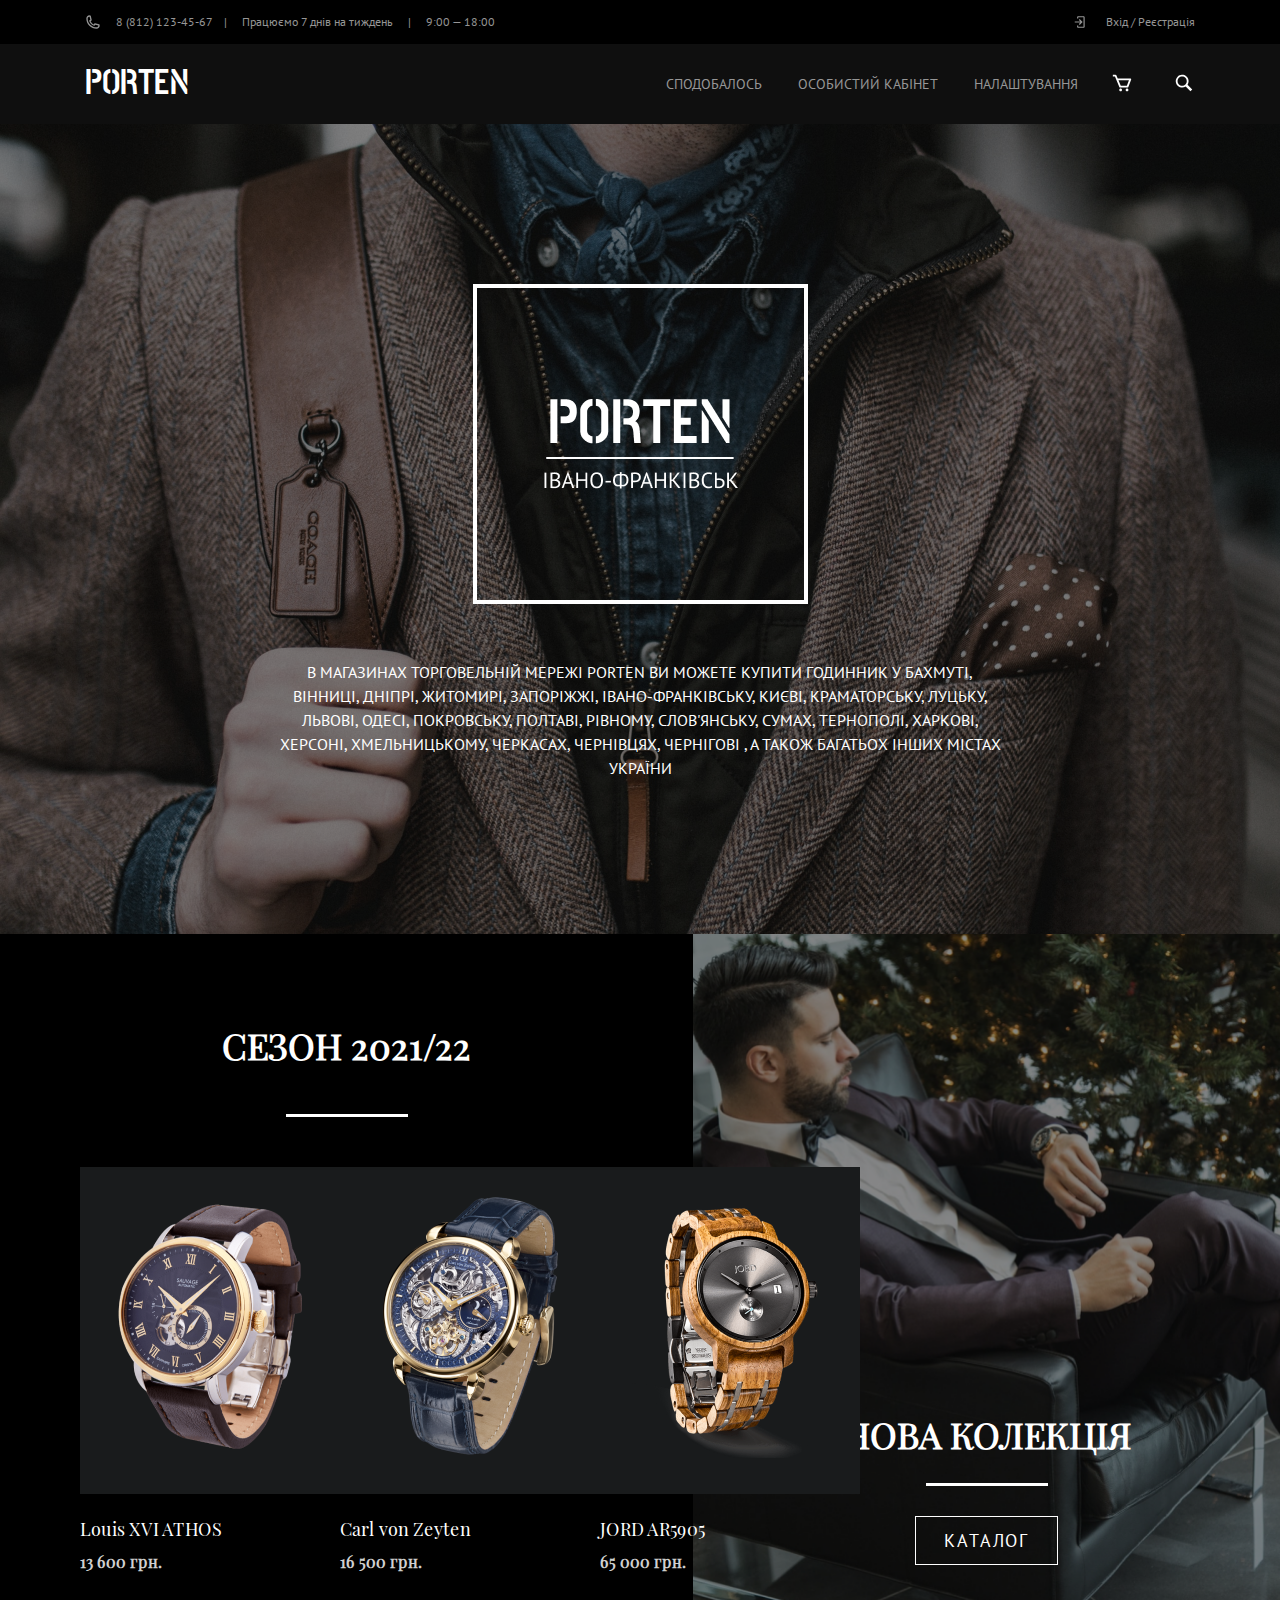
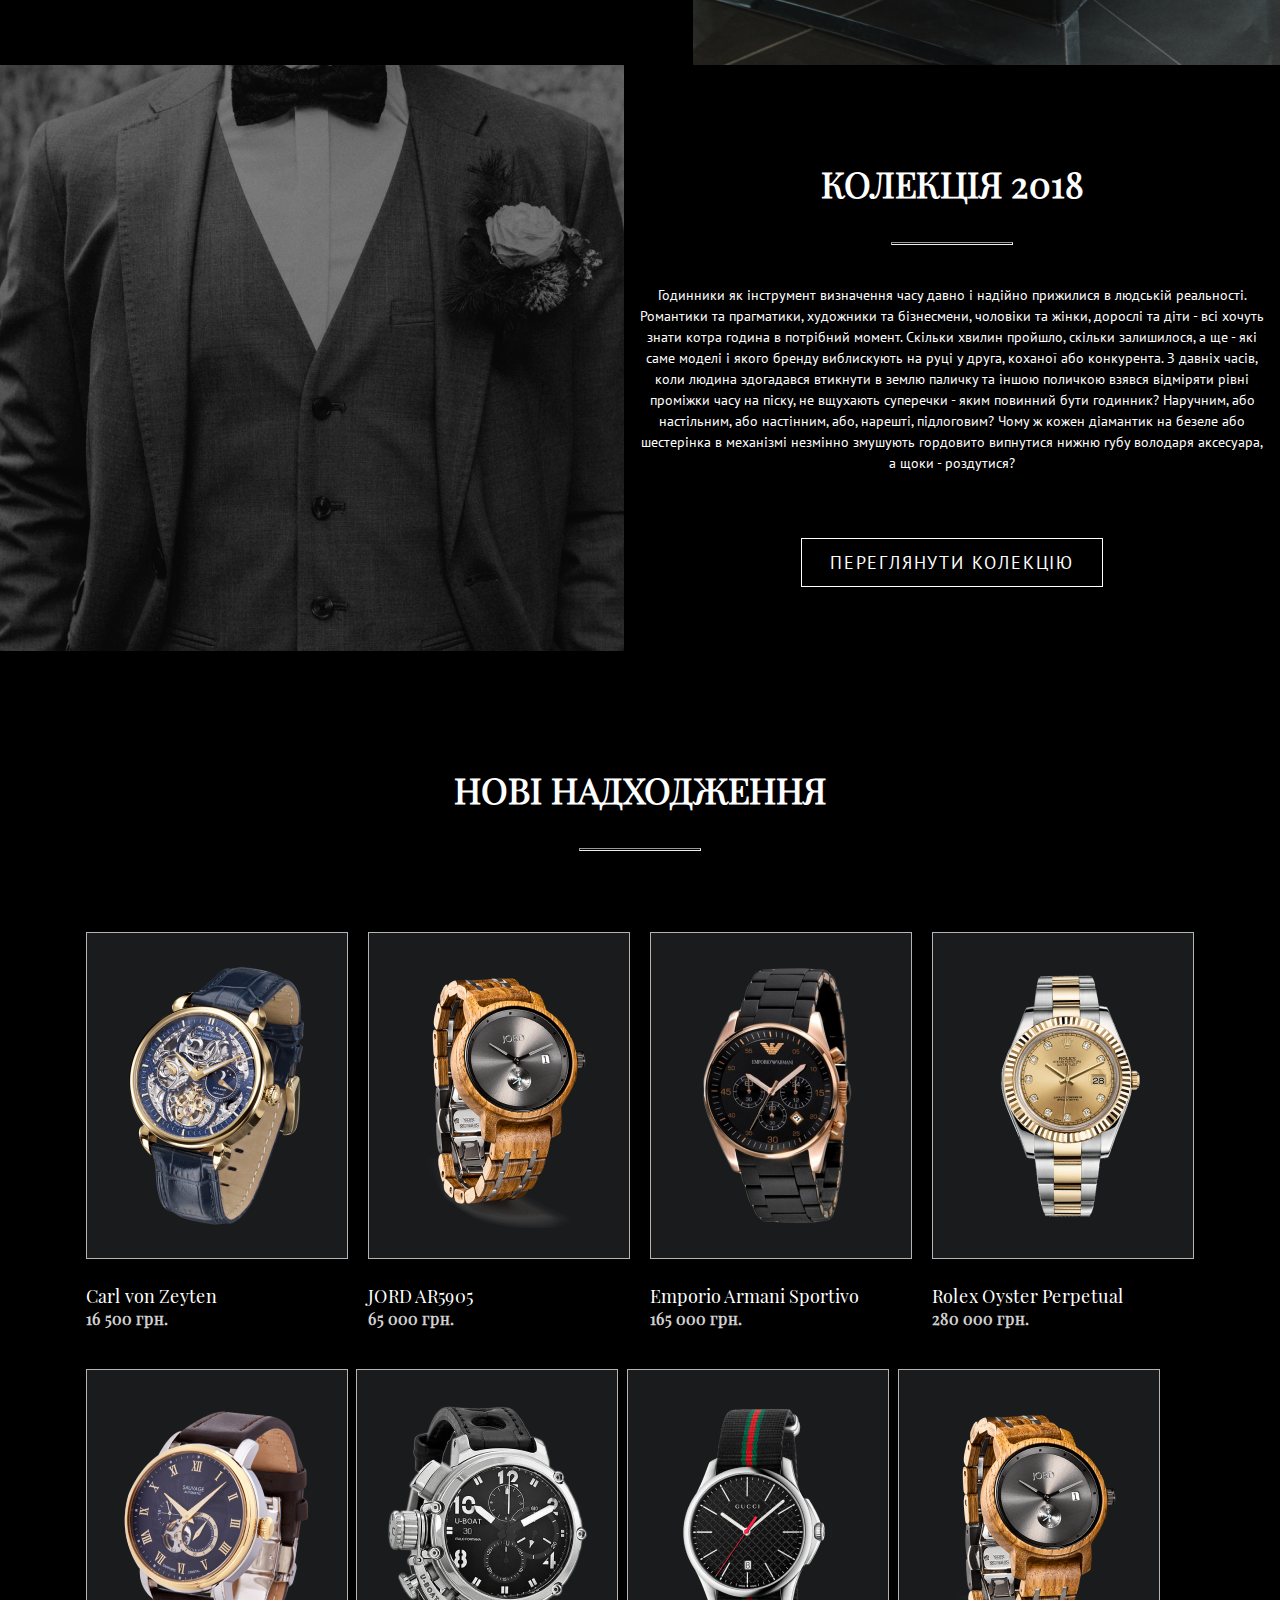
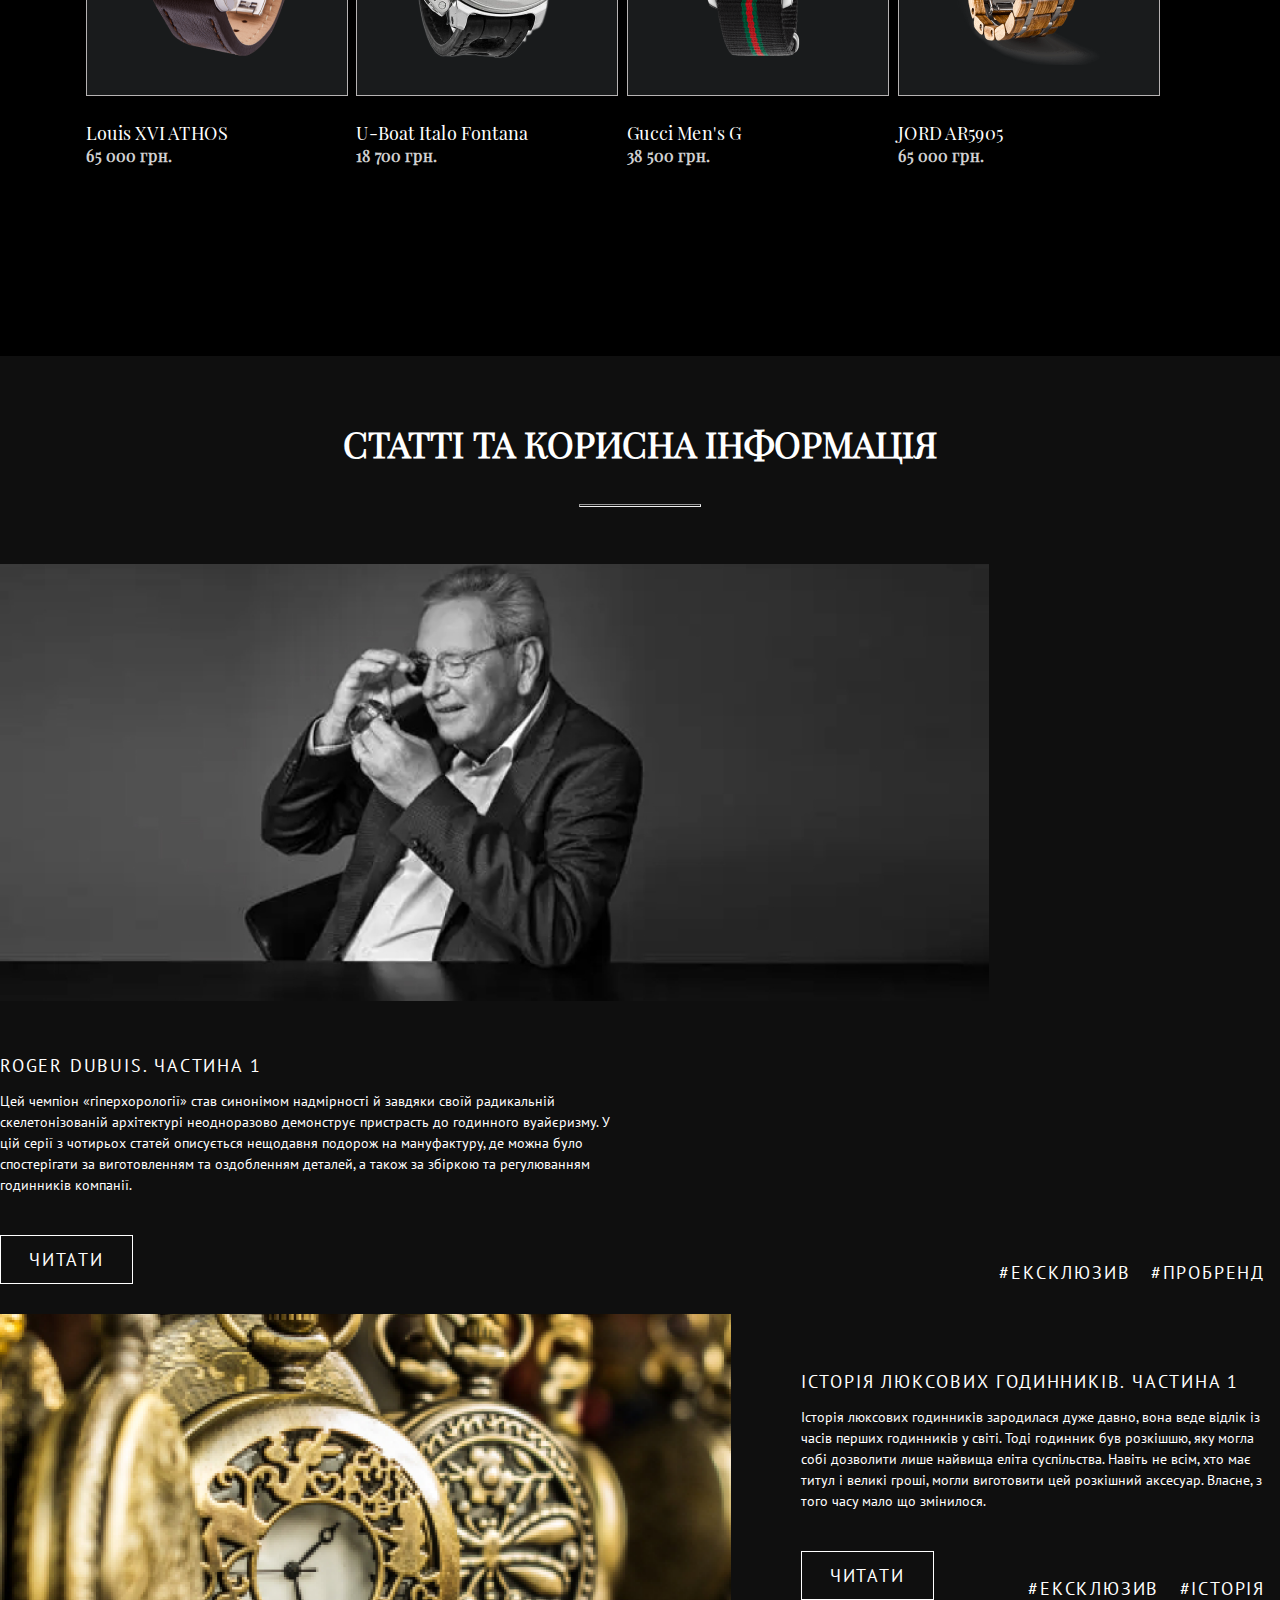
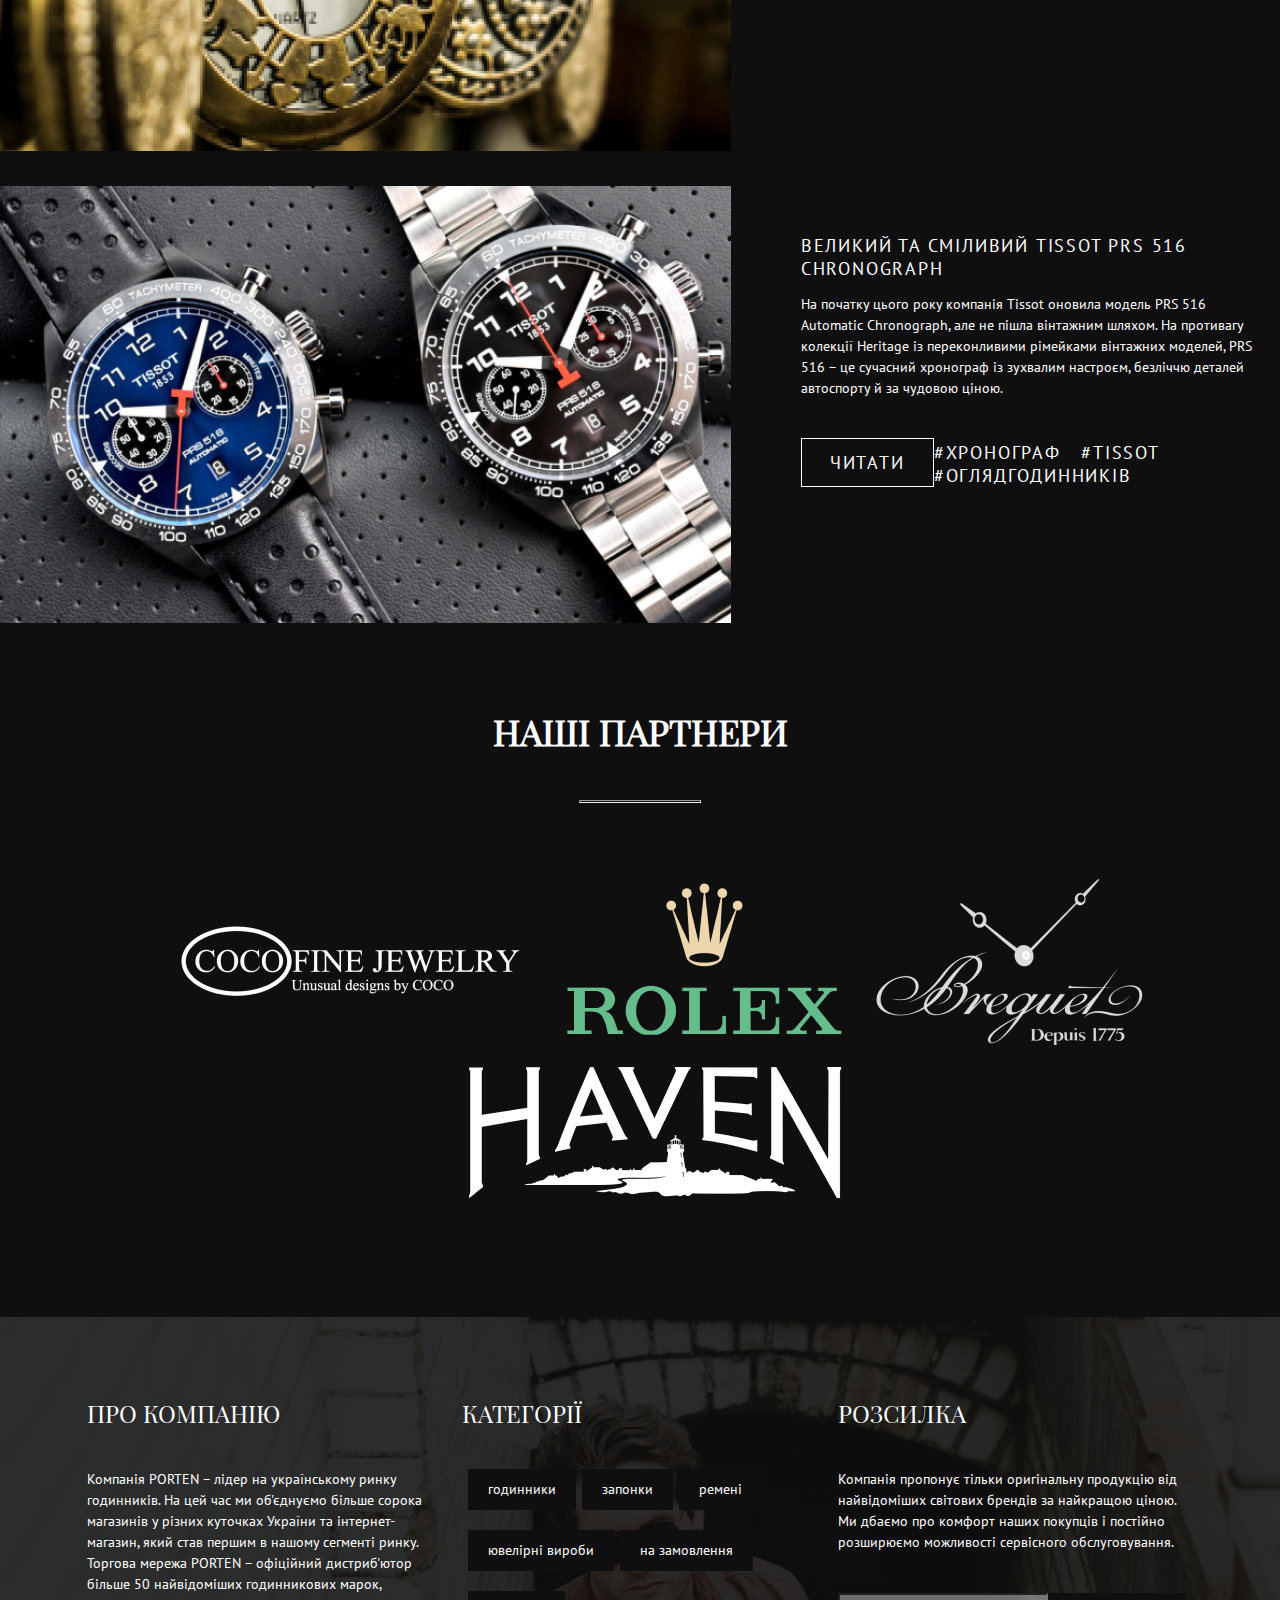
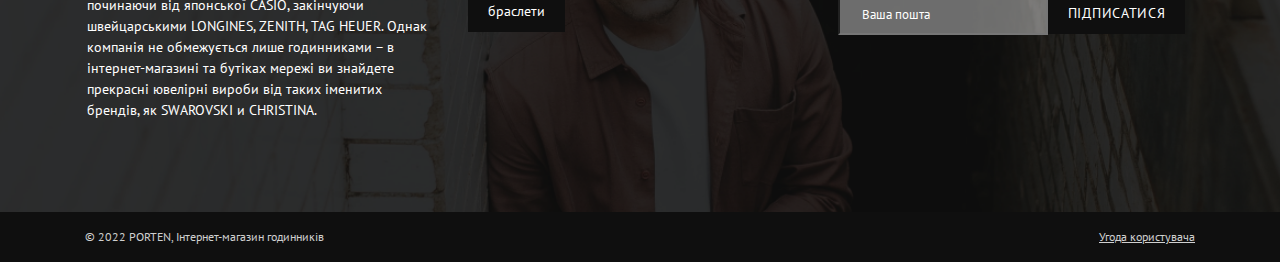
==== index.html @ 0c7751fc "123" ====
<!DOCTYPE html>
<html lang="en">
<head>
    <meta charset="UTF-8">
    <meta http-equiv="X-UA-Compatible" content="IE=edge">
    <link rel="apple-touch-icon" sizes="180x180" href="img/favicon/apple-touch-icon.png">
    <link rel="icon" type="image/png" sizes="32x32" href="img/favicon/favicon-32x32.png">
    <link rel="icon" type="image/png" sizes="16x16" href="img/favicon/favicon-16x16.png">
    <meta name="viewport" content="width=device-width, initial-scale=1.0">
    <link rel="stylesheet" href="./css/reset.css">
    <!-- <link rel="stylesheet" href="https://cdn.jsdelivr.net/npm/swiper@8/swiper-bundle.min.css"/>
    <script src="https://cdn.jsdelivr.net/npm/swiper@8/swiper-bundle.min.js"></script> -->
    <link rel="stylesheet" href="./css/style.css">
    <title>Document</title>
</head>
<body>
    <div class="wrapper">
        <div class="contact df aic">
            <img src="/img/block1/phone.svg" alt="phone">
            <p><a href="tell:88121234567">8 (812) 123-45-67</a>&nbsp; &nbsp; | &nbsp; &nbsp; Працюємо 7 днів на тиждень &nbsp; &nbsp; | &nbsp; &nbsp; 9:00 — 18:00</p>
            <a class="enter df aic" href="#">
                <img src="img/block1/arrow.svg" alt="arrow">
                <p>Вхід / Реєстрація</p>
            </a>
        </div>
            <div class="header_backgraund">
                <header>
                    <a class="logo" href="./index.html">PORTEN</a>
                    <div class="burger">
                        |||
                    </div>
                    <div class="list_find df jcsb">
                        <ul class="nav-menu df">
                            <li><a href="#">сподобалось</a></li>
                            <li><a href="#">Особистий кабінет</a></li>
                            <li><a href="#">налаштування</a></li>
                        </ul>
                        <div class="basket df aic jcsb">
                            <a href="#"><img src="./img/block1/busket.svg" alt="basket"></a>
                            <a href="#"><img src="./img/block1/find.svg" alt="find"></a>
                        </div>
                    </div>
                </header>
            </div>


        <!--                                        BLOCK 1                                             -->


        <div class="block1">
            <div class="line df fdc aic jcsb">
                <img class="" src="./img/block1/porten1.png" alt="porten">
                <p class="text">
                    В магазинах Торговельній мережі Porten ви можете купити годинник у Бахмуті, Вінниці,
                    Дніпрі, Житомирі, Запоріжжі, Івано-Франківську, Києві, Краматорську, Луцьку, Львові,
                    Одесі, Покровську, Полтаві, Рівному, Слов'янську, Сумах, Тернополі, Харкові, Херсоні,
                    Хмельницькому, Черкасах, Чернівцях, Чернігові , а також багатьох інших містах України
                </p>
            </div>
            
        </div>


        <!--                                        BLOCK 2                                             -->


        <div class="block2 df">
            <div class="left_clock">
                <div class="df fdc aic tac">
                    <h2>СЕЗОН 2021/22</h2>
                    <hr color="#fff" width="120">
                </div>
                <!-- Slider main container -->
                <div class="swiper">
                    <!-- Additional required wrapper -->
                    <div class="swiper-wrapper slider_clock df jcsb">
                    <!-- Slides -->
                        <div class="swiper-slide b2sl">
                            <div class="b2sl_pic_bg">
                                <img src="img/clock/clock5.png" alt="clock">
                            </div>
                            <div class="b2sl_bot">
                                <p class="title_p">Louis XVI ATHOS</p>
                                <span>13 600 грн.</span>
                            </div>
                        </div>
                        <div class="swiper-slide b2sl">
                            <div class="b2sl_pic_bg">
                                <img src="img/clock/clock1.png" alt="clock">
                            </div>
                            <div class="b2sl_bot">
                                <p class="title_p">Carl von Zeyten</p>
                                <span>16 500 грн.</span>
                            </div>
                        </div>
                        <div class="swiper-slide b2sl">
                            <div class="b2sl_pic_bg">
                                <img src="img/clock/clock2.png" alt="clock">
                            </div>
                            <div class="b2sl_bot">
                                <p class="title_p">JORD AR5905</p>
                                <span>65 000 грн.</span>
                            </div>
                        </div>
                    </div>
                    <!-- If we need pagination -->
                    <div class="swiper-pagination"></div>
                
                    <!-- If we need navigation buttons -->
                    <div class="swiper-button-prev"></div>
                    <div class="swiper-button-next"></div>
                
                    <!-- If we need scrollbar -->
                    <div class="swiper-scrollbar"></div>
                </div>
            </div>
            <div class="right_pic df aic fdc jcfe">
                <h2>Нова колекція</h2>
                <hr color="#fff" width="120">
                <a class="btn" href="#">Каталог</a>
            </div>
        </div>


        <!--                                         BLOCK 3                                            -->


        <div class="block3 df">
            <div class="b3left">
            </div>
            <div class="bl3right">
                <div class="b3_right_content df fdc aic">
                    <h2>колекція 2018</h2>
                    <hr>
                    <p>Годинники як інструмент визначення часу давно і надійно прижилися в людській реальності. Романтики та прагматики, художники та бізнесмени, чоловіки та жінки, дорослі та діти - всі хочуть знати котра година в потрібний момент. Скільки хвилин пройшло, скільки залишилося, а ще - які саме моделі і якого бренду виблискують на руці у друга, коханої або конкурента. З давніх часів, коли людина здогадався втикнути в землю паличку та іншою поличкою взявся відміряти рівні проміжки часу на піску, не вщухають суперечки - яким повинний бути годинник? Наручним, або настільним, або настінним, або, нарешті, підлоговим? Чому ж кожен діамантик на безеле або шестерінка в механізмі незмінно змушують гордовито випнутися нижню губу володаря аксесуара, а щоки - роздутися?</p>
                    <a class="btn" href="">переглянути колекцію</a>
                </div>
            </div>
        </div>


        <!--                                        BLOCK 4                                             -->


        <div class="block4">
            <h2>Нові надходження</h2>
            <hr>
             <!-- Slider main container -->
                <div class="swiper">
                <!-- Additional required wrapper -->
                    <div class="swiper-wrapper slider_clock_6ps df jcsb">
                    <!-- Slides -->

                        <div class="swiper-slide b4_slide">
                            <div class="">
                                <a href="" class="b4sl b4bcg1 b4_blur">
                                    <p class="b4_btn">ПОКАЗАТИ ВСІ </p>
                                </a>
                                <p class="b4hov_hide title_p">Carl von Zeyten</p>
                                <span class="b4hov_hide">16 500 грн.</span>
                            </div>
                        </div>

                        <div class="swiper-slide b4_slide">
                            <div class="">
                                <a href="" class="b4sl b4bcg2 b4_blur">
                                    <p class="b4_btn">ПОКАЗАТИ ВСІ </p>
                                </a>
                                <p class="b4hov_hide title_p">JORD AR5905</p>
                                <span class="b4hov_hide">65 000 грн.</span>
                            </div>
                        </div>

                        <div class="swiper-slide b4_slide">
                            <div class="">
                                <a href="" class="b4sl b4bcg3 b4_blur">
                                    <p class="b4_btn">ПОКАЗАТИ ВСІ </p>
                                </a>
                                <p class="b4hov_hide title_p">Emporio Armani Sportivo</p>
                                <span class="b4hov_hide">165 000 грн.</span>
                            </div>
                        </div>

                        <div class="swiper-slide b4_slide">
                            <div class="">
                                <a href="" class="b4sl b4bcg4 b4_blur">
                                    <p class="b4_btn">ПОКАЗАТИ ВСІ </p>
                                </a>
                                <p class="b4hov_hide title_p">Rolex Oyster Perpetual</p>
                                <span class="b4hov_hide">280 000 грн.</span>
                            </div>
                        </div>

                        <div class="swiper-slide b4_slide">
                            <div class="">
                                <a href="" class="b4sl b4bcg5 b4_blur">
                                    <p class="b4_btn">ПОКАЗАТИ ВСІ </p>
                                </a>
                                <p class="b4hov_hide title_p">Louis XVI ATHOS</p>
                                <span class="b4hov_hide">65 000 грн.</span>
                            </div>
                        </div>

                        <div class="swiper-slide b4_slide">
                            <div class="">
                                <a href="" class="b4sl b4bcg6 b4_blur">
                                    <p class="b4_btn">ПОКАЗАТИ ВСІ </p>
                                </a>
                                <p class="b4hov_hide title_p">U-Boat Italo Fontana</p>
                                <span class="b4hov_hide">18 700 грн.</span>
                            </div>
                        </div>

                        <div class="swiper-slide b4_slide">
                            <div class="">
                                <a href="" class="b4sl b4bcg7 b4_blur">
                                    <p class="b4_btn">ПОКАЗАТИ ВСІ </p>
                                </a>
                                <p class="b4hov_hide title_p">Gucci Men's G</p>
                                <span class="b4hov_hide">38 500 грн.</span>
                            </div>
                        </div>

                        <div class="swiper-slide b4_slide">
                            <div class="">
                                <a href="" class="b4sl b4bcg8 b4_blur">
                                    <p class="b4_btn">ПОКАЗАТИ ВСІ </p>
                                </a>
                                <p class="b4hov_hide title_p">JORD AR5905</p>
                                <span class="b4hov_hide">65 000 грн.</span>
                            </div>
                        </div>


                    <!-- If we need pagination -->
                    <div class="swiper-pagination"></div>

                    <!-- If we need navigation buttons -->
                    <div class="swiper-button-prev"></div>
                    <div class="swiper-button-next"></div>

                    <!-- If we need scrollbar -->
                    <div class="swiper-scrollbar"></div>
                </div>
            </div>
</div>

            <!--                                   BLOCK 5                                     -->


    <div class="block5backgraund">
        <div class="block5 df fdc">
            <h2>СТАТТІ ТА КОРИСНА ІНФОРМАЦІЯ</h2>
            <hr>
            <div class="block5_1 df">
              <div class="bl5left bl5bcg1"></div>
              <div class="bl5right df fdc">
                  <h3 class="bl5title_txt_1">ROGER DUBUIS. ЧАСТИНА 1</h3>
                  <p>Цей чемпіон «гіперхорології» став синонімом надмірності й завдяки своїй радикальній скелетонізованій архітектурі неодноразово демонструє пристрасть до годинного вуайєризму. У цій серії з чотирьох статей описується нещодавня подорож на мануфактуру, де можна було спостерігати за виготовленням та оздобленням деталей, а також за збіркою та регулюванням годинників компанії.</p>
                  <div class="bl5btn_hash df jcsb aife">
                      <a href="#" class="btn">ЧИТАТИ</a>
                      <h3>#ЕКСКЛЮЗИВ &nbsp; #ПРОБРЕНД</h3>
                  </div>
              </div>
            </div>
        </div>


        <!--                                      BLOCK 5/2                               -->


        <div class="block5_2 df">
            <div class="bl5left bl5bcg2"></div>
            <div class="bl5right df fdc">
                <h3 class="bl5title_txt_2">ІСТОРІЯ ЛЮКСОВИХ ГОДИННИКІВ. ЧАСТИНА 1</h3>
                <p>Історія люксових годинників зародилася дуже давно, вона веде відлік із часів перших годинників у світі. Тоді годинник був розкішшю, яку могла собі дозволити лише найвища еліта суспільства. Навіть не всім, хто має титул і великі гроші, могли виготовити цей розкішний аксесуар. Власне, з того часу мало що змінилося.</p>
                <div class="bl5btn_hash df jcsb aife">
                    <a href="#" class="btn">ЧИТАТИ</a>
                    <h3>#ЕКСКЛЮЗИВ &nbsp; #ІСТОРІЯ</h3>
                </div>
            </div>
        </div>


        <!--                                        BLOCK 5/3                                            -->


            <div class="block5_3 df">
                    <div class="bl5left bl5bcg3"></div>
                    <div class="bl5right df fdc">
                        <h3 class="bl5title_txt_3">ВЕЛИКИЙ ТА СМІЛИВИЙ TISSOT PRS 516 CHRONOGRAPH</h3>
                        <p>На початку цього року компанія Tissot оновила модель PRS 516 Automatic Chronograph, але не пішла вінтажним шляхом. На противагу колекції Heritage із переконливими рімейками вінтажних моделей, PRS 516 – це сучасний хронограф із зухвалим настроєм, безліччю деталей автоспорту й за чудовою ціною.</p>
                        <div class="bl5btn_hash df jcsb aife">
                            <a href="#" class="btn">ЧИТАТИ</a>
                            <h3>#ХРОНОГРАФ &nbsp; #TISSOT &nbsp; #ОГЛЯДГОДИННИКІВ</h3>
                        </div>
                    </div>
            </div>


        <!--                                          BLOCK 6                                             -->


        <div class="block6">
                <h2>Наші партнери</h2>
                <hr>
            <div class="partner df aic jcc fw">
                <a href=""><img src="./img/partners/coco.png" alt=""></a>
                <a href=""><img src="./img/partners/rolex.png" alt=""></a>
                <a href=""><img src="./img/partners/breguet.png" alt=""></a>
                <a href=""><img src="./img/partners/haven.png" alt=""></a>
            </div>
        </div>


        <!--                                        FOOTER                                           -->


        <footer class="df">
            <div class="df fdc">
                <h2>про компанію</h2>
                <p>Компанія PORTEN – лідер на українському ринку годинників. На цей час ми об'єднуємо більше сорока магазинів у різних куточках України та інтернет-магазин, який став першим в нашому сегменті ринку. Торгова мережа PORTEN – офіційний дистриб'ютор більше 50 найвідоміших годинникових марок, починаючи від японської CASIO, закінчуючи швейцарськими LONGINES, ZENITH, TAG HEUER. Однак компанія не обмежується лише годинниками – в інтернет-магазині та бутіках мережі ви знайдете прекрасні ювелірні вироби від таких іменитих брендів, як SWAROVSKI и CHRISTINA.</p>
            </div>
            <div class="df fdc">
                <h2>Категорії</h2>
                <div class="df aic" >
                    <a href="">годинники</a>
                    <a href="">запонки</a>
                    <a href="">ремені</a>
                    <a href="">ювелірні вироби</a>
                    <a href="">на замовлення</a>
                    <a href="">браслети</a>
                </div>
            </div>
            <div class="df fdc">
                <h2>розсилка</h2>
                <p>Компанія пропонує тільки оригінальну продукцію від найвідоміших світових брендів за найкращою ціною. Ми дбаємо про комфорт наших покупців і постійно розширюємо можливості сервісного обслуговування.</p>
                <div class="df aic mail_form">
                    <input 
                    type="text"
                    placeholder="Ваша пошта"
                    >
                    <button>ПІДПИСАТИСЯ</button>
                </div>
            </div>
        </footer>


        <!--                                       UNDER_FOOTER                                     -->

        <div class="under_footer df">
            <p>© 2022 PORTEN, Інтернет-магазин годинників</p>
            <a href="">Угода користувача</a>
        </div>




    </div>
    </div>
  <script src="./js/index.js"></script>
  <!-- <script>
    const swiper = new Swiper('.swiper', {
  // Optional parameters
  direction: 'horizontal',
  loop: true,

  // If we need pagination
  pagination: {
    el: '.swiper-pagination',
  },

  // Navigation arrows
  navigation: {
    nextEl: '.swiper-button-next',
    prevEl: '.swiper-button-prev',
  },

  // And if we need scrollbar
  scrollbar: {
    el: '.swiper-scrollbar',
  },
});
  </script> -->
</body>
</html>
---- css/style.css ----
@font-face { 
    font-family: 'Post No Bills Jaffna';
    src:
         /* url(WebFont.eot?) format("eot"), 
         url(WebFont.woff) format("woff"), */
         url(../fonts/PostNoBillsJaffna-Bold.ttf) format("truetype");
    font-weight: bold;
    font-style: normal;
}
@font-face { 
    font-family: 'PT Sans';
    src: url(../fonts/PTSans-Regular.eot) format("eot"), 
         url(../fonts/PTSans-Regular.woff) format("woff"), 
         url(../fonts/PTSans-Regular.ttf) format("truetype");
    font-weight: 400;
    font-style: normal;
}
@font-face { 
    font-family: 'Playfair Display_700';
    src: url(../fonts/PlayfairDisplay-Bold.eot) format("eot"), 
         url(../fonts/PlayfairDisplay-Bold.woff) format("woff"), 
         url(../fonts/PlayfairDisplay-Bold.ttf) format("truetype");
    font-weight: 700;
    font-style: normal;
}
@font-face { 
    font-family: 'Playfair Display';
    src: url(../fonts/PlayfairDisplay-Regular.eot) format("eot"), 
         url(../fonts/PlayfairDisplay-Regular.woff) format("woff"), 
         url(../fonts/PlayfairDisplay-Regular.ttf) format("truetype");
    font-weight: 400;
    font-style: normal;
}

* {
    color: #fff;
    font-family: 'PT Sans';
}

.wrapper {
    max-width: 1920px;
    width: 100%;
    margin: 0 auto;
}

body {
    background-color: #000;
    color: #fff;
    min-width: 360px;
}

h2 {
    font-family: 'Playfair Display';
    font-style: normal;
    font-weight: 700;
    font-size: 36px;
    line-height: 37px;
    text-align: center;
    text-transform: uppercase;
    color: #FFFFFF;
}
h3{
    font-family: 'PT Sans';
    font-style: normal;
    font-weight: 400;
    font-size: 18px;
    line-height: 23px;
    letter-spacing: 0.1em;
    text-transform: uppercase;
    color: #FFFFFF;
}

.title_p {
    font-family: 'Playfair Display';
    font-style: normal;
    font-weight: 400;
    font-size: 18px;
    line-height: 24px;
}

span {
    font-family: 'Playfair Display';
    font-style: normal;
    font-weight: 700;
    font-size: 16px;
    line-height: 21px;
    color: #D0D0D0;
}

hr {
    width: 120px;
    height: 1px;
    color: #fff;
}

.contact {
    max-width: 1110px;
    margin: 0 auto;
    padding: 14px 0;
}
.contact p, .contact a{
    font-family: 'PT Sans';
    font-style: normal;
    font-weight: 400;
    font-size: 12px;
    line-height: 16px;
    color: #969696;
}

.contact > img{
    margin-right: 15px;
}

.header_backgraund {
    background-color: #0F0F0F;
}

header {
  display: flex;
  justify-content: space-between;
  align-items: center;
  /* padding: 15px; */
  /* border: 1px solid #000; */
  max-width: 1110px;
  margin: 0 auto;
  background-color: #0F0F0F;
  box-sizing: border-box;
 }

 .logo {
    color:#fff;
    font-family: 'Post No Bills Jaffna', sans-serif;
    font-style: normal;
    font-weight: 700;
    font-size: 36px;
    line-height: 54px;
 }
.nav-menu {
  margin: 0;
}
 .nav-menu a {
    font-family: 'PT Sans';
    display: block;
    font-weight: 400;
    font-size: 14px;
    line-height: 18px;
    padding: 31px 18px;
    text-align: center;
    color: #969696;
    text-transform: uppercase;
 }

.nav-menu a:hover {
  color: white;
  transition: all .3s;
  background-color: #1F1F1F;
}

.basket {
    width: 84px;
    margin-left: 15px;
}

.enter {
    margin-left: auto;
}

.enter img{
    margin-right: 19px;
}

.burger {
    transform: rotate(-90deg);
    display: none;
}



/*                              BLOCK 1                                    */




.block1 {
    background-image: url(../img/block1/Rectangle\ 3.png);
    background-repeat: no-repeat;
    background-size: cover;
    background-position: center;
}

.line{
   padding: 160px 0 154px;
   height: 810px;
   box-sizing: border-box;
}

.block1 p {
    text-align: center;
    max-width: 730px;
    font-family: 'PT Sans';
    font-style: normal;
    font-weight: 400;
    font-size: 16px;
    line-height: 150%;
    text-align: center;
    text-transform: uppercase;
}


/*                               BLOCK 2                             */


.left_clock {
    max-width: 54.1666667%;
    width: 100%;
    padding: 93px 80px;
    box-sizing: border-box;
}

.left_clock > h2 {
    font-family: 'Playfair Display_700';
    font-style: normal;
    font-weight: 700;
    font-size: 36px;
    line-height: 48px;
    text-align: center;
    text-transform: uppercase;
}

.block2 hr {
    margin: 50px 0;
}

.b2sl {
    height: 405px;
    position: relative;
}

.b2sl_pic_bg {
    background: #191B1C;
    padding: 27px 22px 34px 23px ;
}

.b2sl_bot {
    position: absolute;
    bottom: 0;
}

.b2sl_bot span {
    display: block;
    margin-top: 10px;
}

.right_pic {
    background: url('../img/block2/bcg.png') no-repeat;
    background-size: cover;
    width: 45.8333332%;
    text-transform: uppercase;
    padding-bottom: 100px;
    text-align: center;
}

.block2 .right_pic hr {
    margin: 30px 0;
}


/*                                BLOCK 3                               */


.b3left {
    width: 48.75%;
    background: url(../img/block3/bcg.png) no-repeat center;
}

.bl3right {
    width: 51.25%;
    padding-top: 100px;
}

.b3_right_content {
    max-width: 628px;
    margin: 0 auto;
}

.bl3right hr {
    margin: 40px 0;
}

.bl3right p {
    font-family: 'PT Sans';
    font-style: normal;
    font-weight: 400;
    font-size: 14px;
    line-height: 150%;
    color: #FFFFFF;
    text-align: center;
}

.bl3right a {
    margin: 64px 98px;
    font-family: 'PT Sans';
}

/*                                   BLOCK 4                                   */

.block4{
    padding: 120px 0 150px
}

.block4 hr{
    margin:39.5px auto 81.5px;
}

.slider_clock_6ps{
    margin-bottom: 40px;
    max-width: 1109px;
    flex-wrap: wrap;
    margin: 0 auto;
}
.b4_slide{margin-bottom: 40px;}

.b4sl{
    width: 260px;
    height: 325px;
    border: 1px solid rgb(182, 179, 179);
    display: block;
    text-align: center;
    margin-bottom: 25px;
}
.b4bcg1{
    background: #191B1C url(../img/clock/clock1.png) no-repeat center;
}

.b4bcg2{
    background: #191B1C url(../img/clock/clock2.png) no-repeat center;
}

.b4bcg3{
    background: #191B1C url(../img/clock/clock3.png) no-repeat center;
}

.b4bcg4{
    background: #191B1C url(../img/clock/clock4.png) no-repeat center;
}

.b4bcg5{
    background: #191B1C url(../img/clock/clock5.png) no-repeat center;
}

.b4bcg6{
    background: #191B1C url(../img/clock/clock6.png) no-repeat center;
}

.b4bcg7{
    background: #191B1C url(../img/clock/clock7.png) no-repeat center;
}

.b4bcg8{
    background: #191B1C url(../img/clock/clock2.png) no-repeat center;
}

.b4_btn {
    /* display: inline-block; */
    display: none;
    margin: 135px auto 0;
    padding: 12px 28px;
    border: 1px solid #fff;
}

.b4sltext{
    display: block;
    margin: 25px 0 10px;
}

.b4sltext span{
    display: block;
}
.b4sl img{
    background-color: #191B1C;
    padding: 27px 22px 34px 23px
}

.b4_slide:hover  .b4_btn{
    display: inline-block;
}

.b4_slide:hover  .b4hov_hide{
  opacity: 0;
}

.b4_slide:hover .b4sl{
    z-index: 10;
}

.b4_blur{
    /* background: rgba(25, 27, 28, 0.5);  */
    backdrop-filter: blur(1.5px);
}


/*                                  BLOCK 5                                */


.block5backgraund {
    background-color: #0F0F0F;
    max-width: 1920px;
    width: 100%;
}

.block5 {
    padding-top: 63.32px;

    
}

.block5 h2 {
    line-height: 48px;
}

.block5 hr {
    margin: 36.56px auto 56.97px;
 }
.bl5right p {
    font-family: 'PT Sans';
    font-style: normal;
    font-weight: 400;
    font-size: 14px;
    line-height: 150%;
}

.bl5bcg1 {
    background: url(../img/block4/photo1.png) center;
}

.bl5right p {
    max-width: 628px;
    margin: 14px 0px 39px 0px;
}

.bl5btn_hash {
    display: block;
}


/*                                  BLOCK 5/2                          */

/* .block5_1, .block5_2, .block5_3{
    flex-wrap: wrap;
} */
.block5_2 {
    padding-top: 30px;
}

.bl5left {
    width: 989px;
    height: 437px;
    margin-right: 145px;
}

.bl5bcg2{
    background: url(../img/block4/photo2.png) center;
}


/*                                  BLOCK 5/3                                 */
.block5_3 {
    padding-top: 35px;
}

.bl5bcg3 {
    background: url(../img/block4/photo3.png) center;
}

.bl5title_txt_1 {margin-top: 53px;}
.bl5title_txt_2 {margin-top: 56px;}
.bl5title_txt_3 {margin-top: 48px;}


/*                                   BLOCK 6                                 */


.block6 {
    padding-bottom: 106px;
}

.block6 > h2 {
    padding-top: 90px;
}

.block6 > hr {
    margin: 50px auto 66px;
}

.partner > a {
    padding-left: 30px;
}


/*                                        FOOTER                             */


footer{
    background: url('../img/footer/footer.png') no-repeat center;
    background-size: cover;
    padding: 80px 20px 66px;
    justify-content: center;
}
footer > div{
    max-width: 350px;
    width: 100%;
    margin: 0 15.5px 0 10px;
}


footer div:nth-child(2) div{
    flex-wrap: wrap;
}

footer h2{
    margin-bottom: 40px;
    text-align: left;
    font-family: 'Playfair Display';
    font-style: normal;
    font-weight: 400;
    font-size: 24px;
    line-height: 32px;
    text-transform: uppercase;
    color: #FFFFFF;
}

footer p{
    font-family: 'PT Sans';
    font-style: normal;
    font-weight: 400;
    font-size: 14px;
    line-height: 150%;
    color: #FFFFFF;
}

footer a{
    display: inline-block;
    font-family: 'PT Sans';
    font-style: normal;
    font-weight: 400;
    font-size: 14px;
    line-height: 150%;
    padding: 10px 20px;
    background: #0F0F0F;
    margin-left: 6px;
    margin-bottom: 20px;
}

.mail_form{
    margin-top: 40px;
}

.mail_form input{
    width: 210px;
    height: 42px;
    box-sizing: border-box;
    background: rgba(255, 255, 255, 0.4);
}
.mail_form input::placeholder{
    color: #FFFFFF;
    padding-left: 20px;
}

.mail_form button{
    padding: 10px 20px;
    background: #0F0F0F;
    font-family: 'PT Sans';
    font-style: normal;
    font-weight: 400;
    font-size: 14px;
    line-height: 150%;
    letter-spacing: 0.05em;
    color: #FFFFFF;
    border: none;
}


/*                                  UNDER_FOOTER                               */

.under_footer {
    max-width: 1110px;
    justify-content: space-between;
    margin: 0 auto;
}

.under_footer > p {
    padding: 17px 0px;
    font-family: 'PT Sans';
    font-style: normal;
    font-weight: 400;
    font-size: 12px;
    line-height: 16px;
    color: #D0D0D0;
}

.under_footer > a {
    padding: 17px 0px;
    font-family: 'PT Sans';
    font-style: normal;
    font-weight: 400;
    font-size: 12px;
    line-height: 16px;
    text-decoration-line: underline;
    color: #D0D0D0;

}


@media screen and (max-width: 1800px) {
    .bl5right {
        padding-right: 15px;
    }
    .block5_1 {
        flex-direction: column;
        justify-items: center;
        /* text-align: center; */
    }
    

    footer{
        flex-wrap: wrap;
    }
    footer > div{
        margin-bottom: 25px;
    }
    .bl5left {
        margin-right: 70px;
    }
}



@media screen and (max-width: 1250px){
    .header_backgraund, .contact{
        padding-left: 15px;
        padding-right: 15px;
    }
    .nav-list > a{
        padding-top: 5px;
        padding-bottom: 5px;
    }
    
}




@media screen and (max-width: 1050px){
    .burger{
      display: block;
     }
     header{position: relative;}
     .nav-menu{
      display: none;
      flex-direction: column;
      position: absolute;
      border: 1px solid rgb(107, 107, 107);
      top: 50px;
      left: -15px;
      padding: 15px;
      background: #473737;
      
    }
    header div:nth-child(2){
      order: -1;
    }
    .nav-menu a{
        display: block;
        padding: 8px 0;
        text-align: left;
    }
    footer{
        flex-wrap: wrap;
    }
    footer > div{
        margin-bottom: 25px;
    }
    .bl5left {
        margin-right: 70px;
    }
      
  }
  @media screen and (max-width: 560px){

  }

.hide{display: none}
.show{display: block;}
.show_flex{display: flex}
.df{display:flex}
.aic{align-items: center;}
.fw{flex-wrap: wrap;}
.aife{align-items: flex-end;}
.jcsb{justify-content: space-between;}
.jcfe{justify-content: flex-end;}
.jcfs{justify-content: flex-start;}
.jcc{justify-content: center;}
.fdc{flex-direction: column;}
.tac{text-align: center;}
.btn{
    display: block;
    padding: 12px 28px;
    border: 1px solid #FFFFFF;
    font-family: 'PT Sans';
    font-style: normal;
    font-weight: 400;
    font-size: 18px;
    line-height: 23px;
    text-align: center;
    letter-spacing: 0.1em;
    text-transform: uppercase;
    color: #FFFFFF;
}
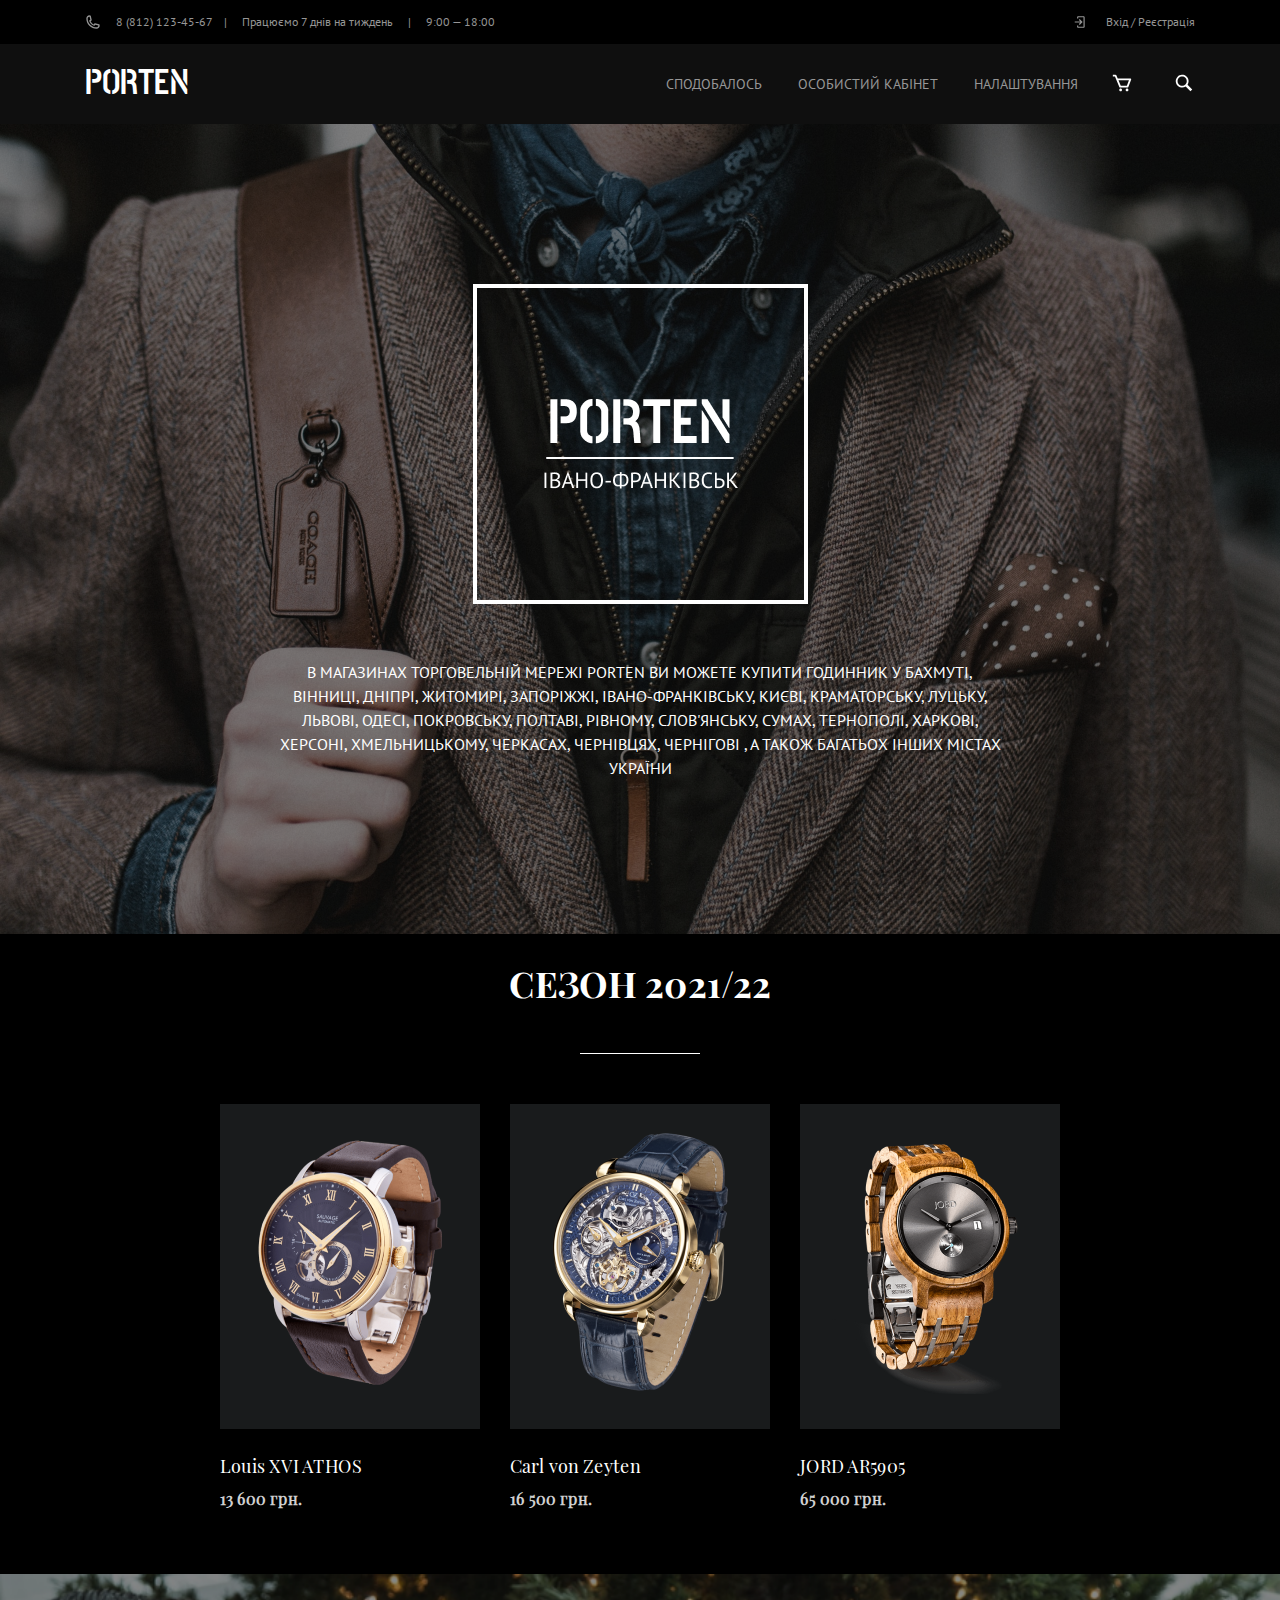
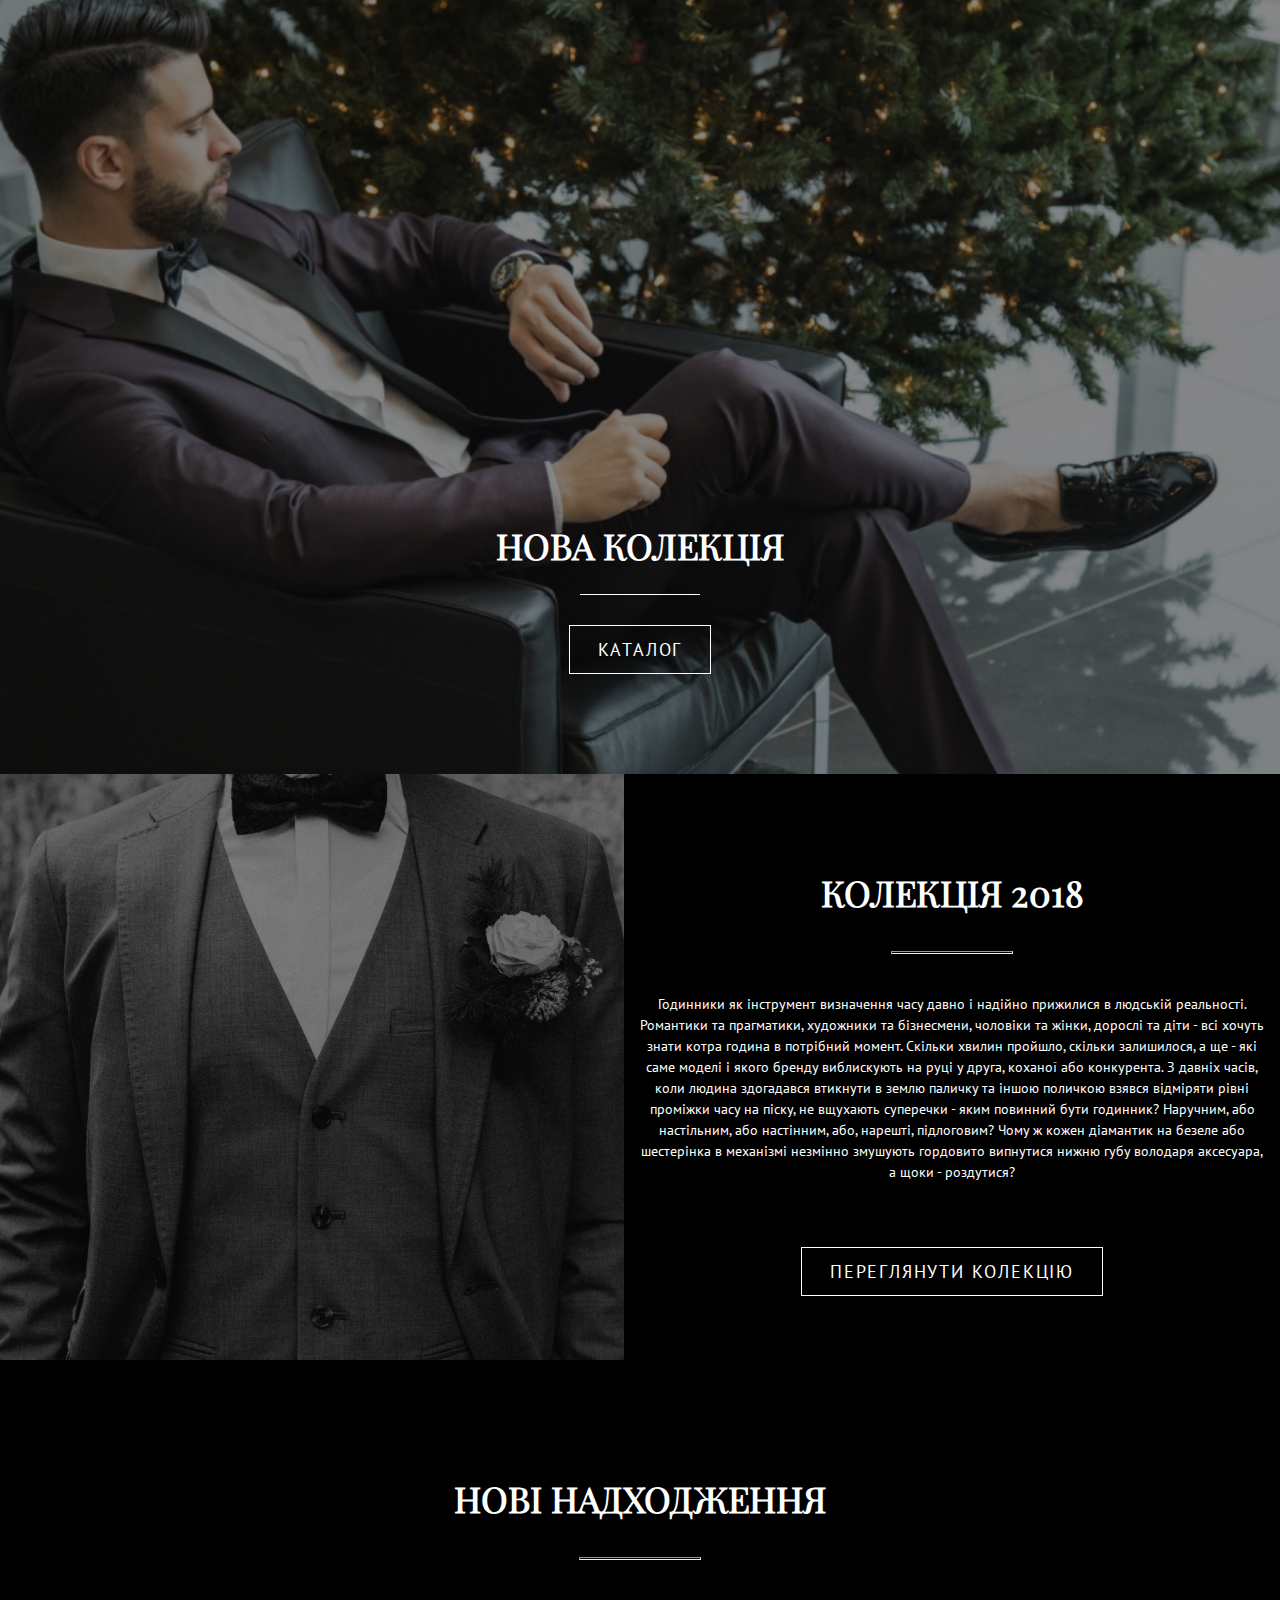
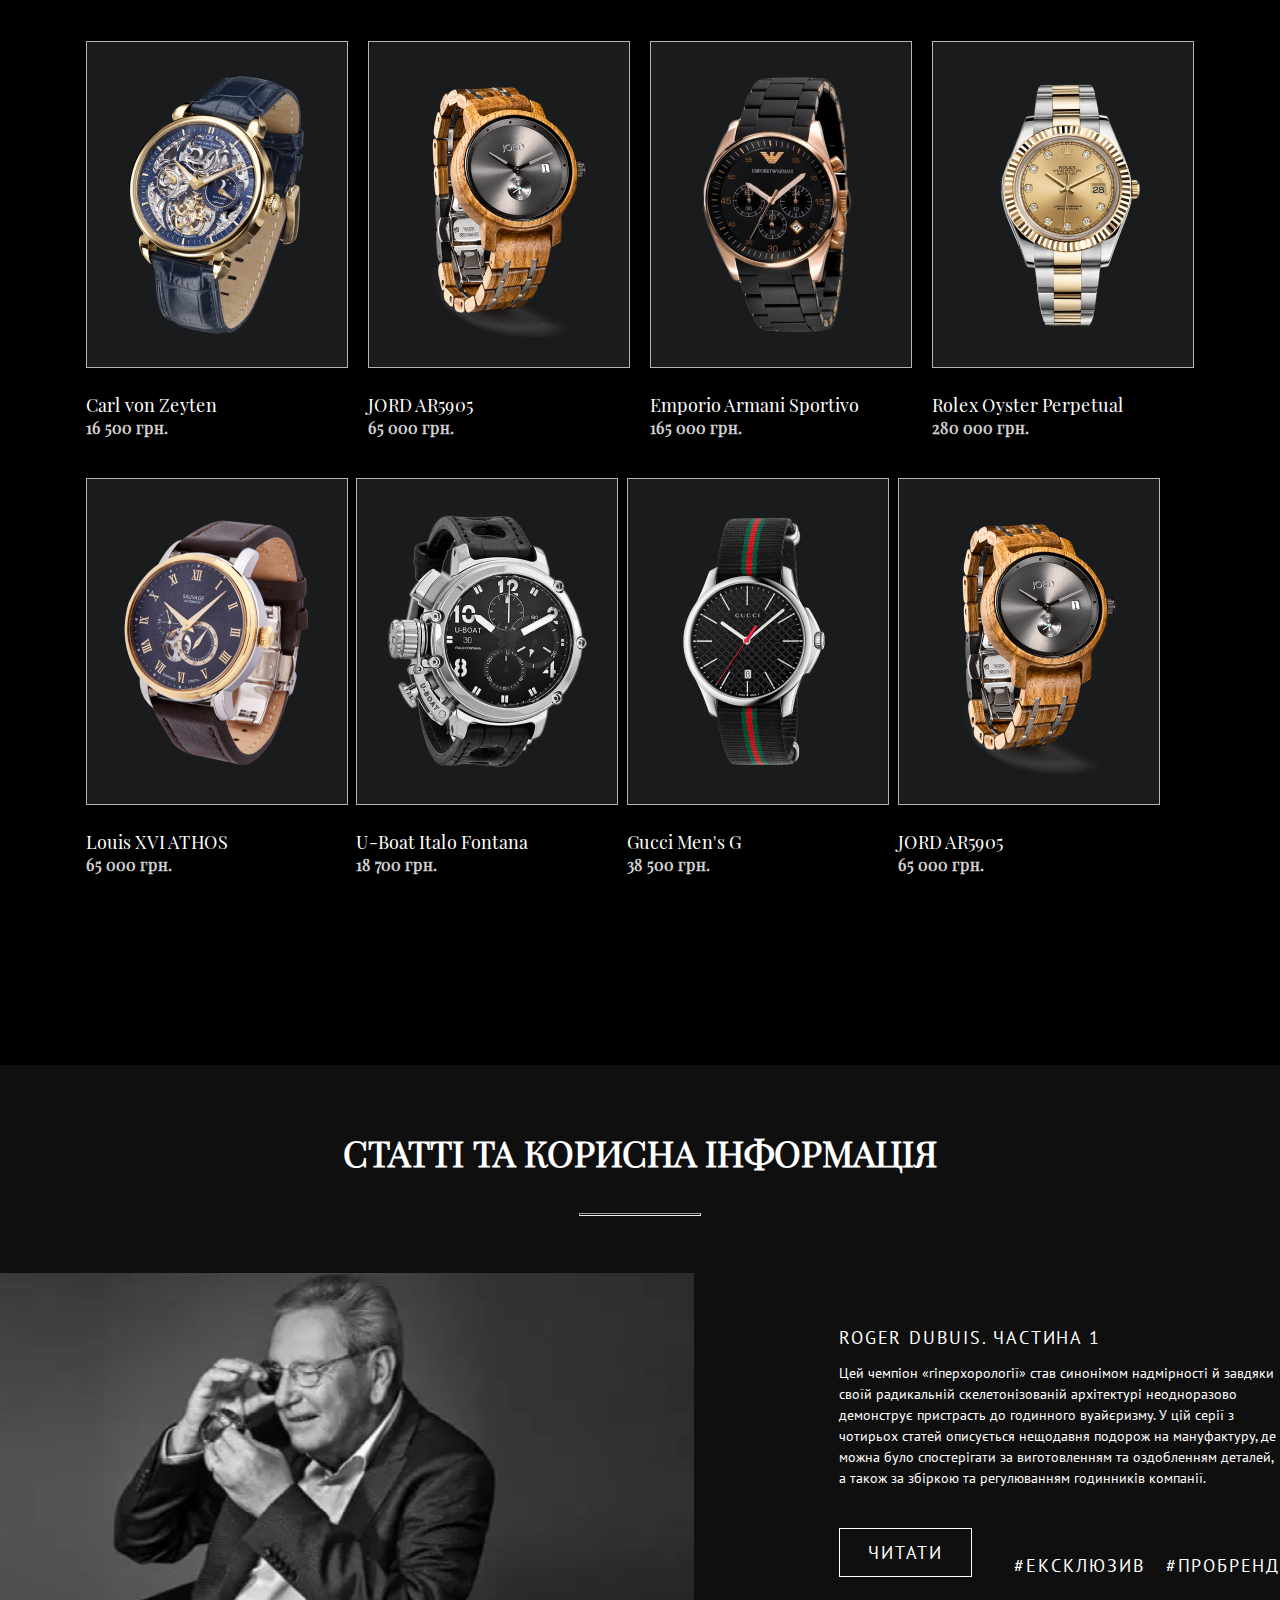
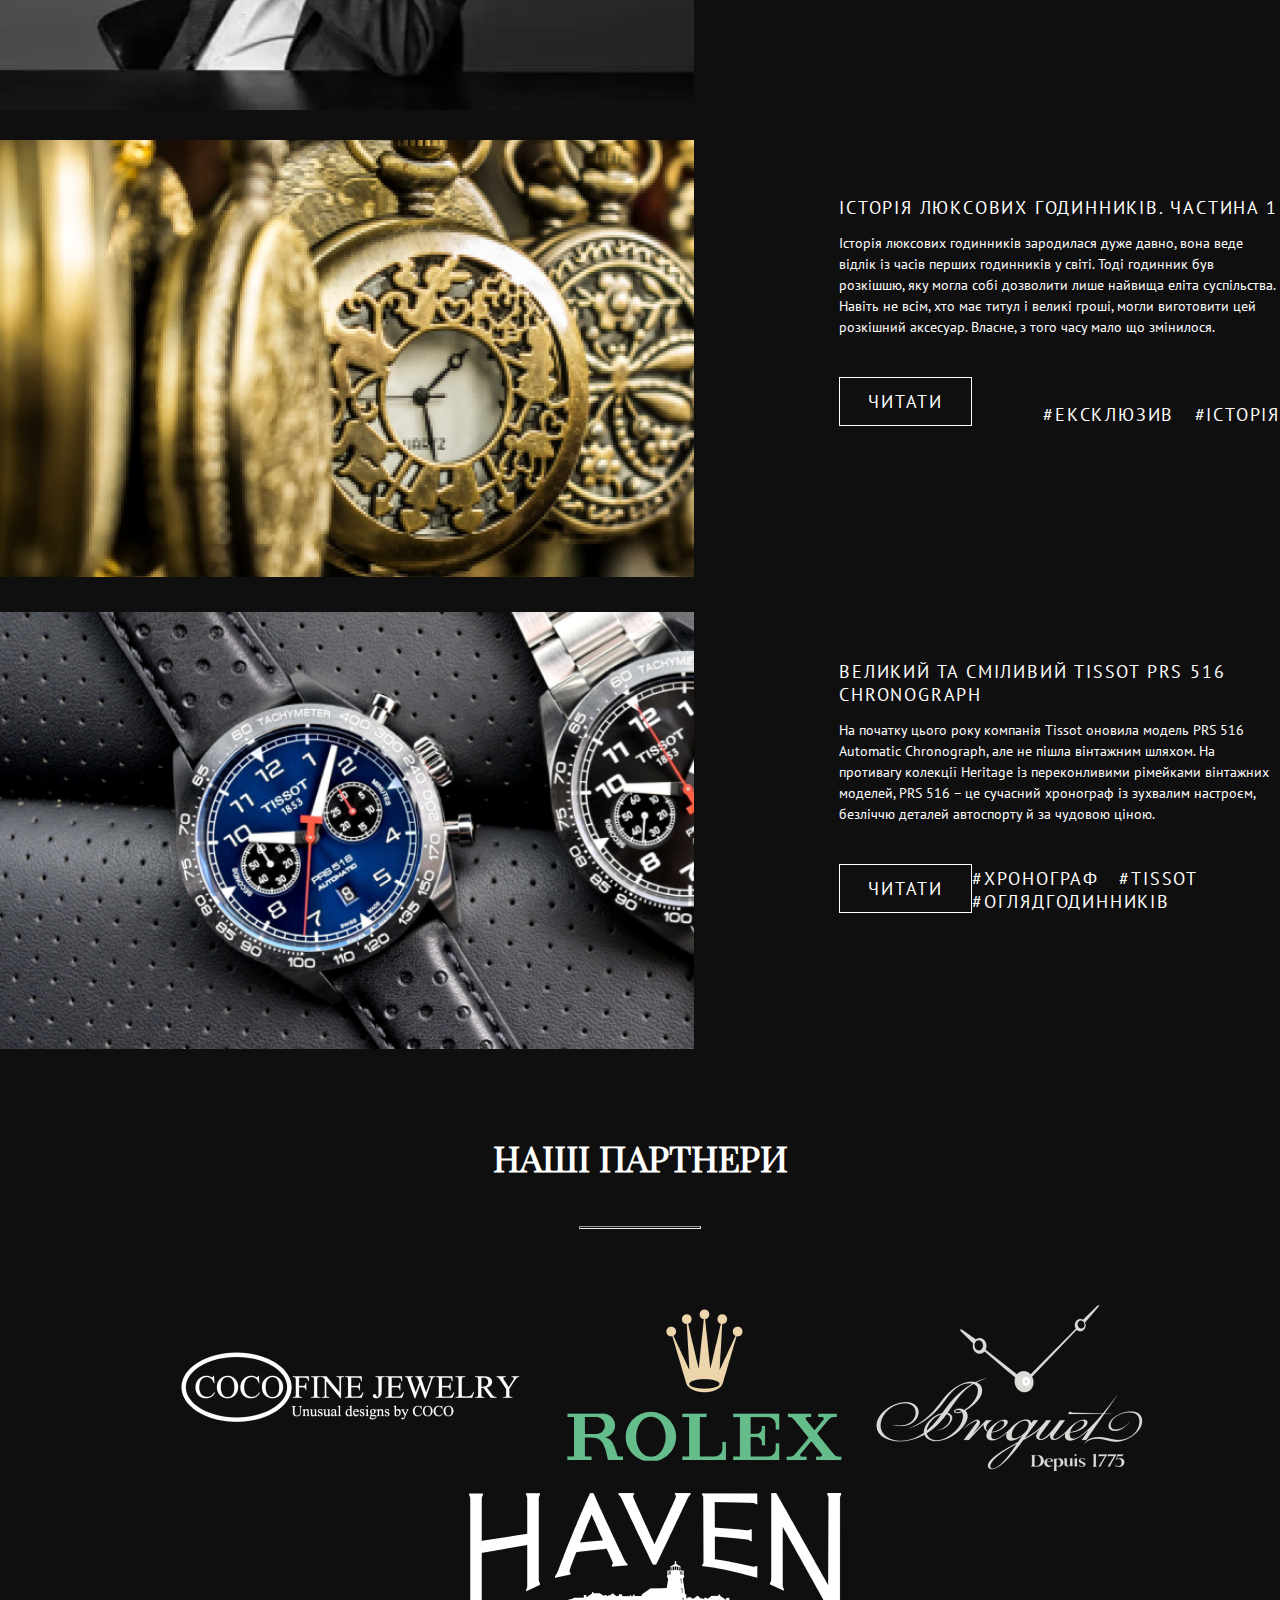
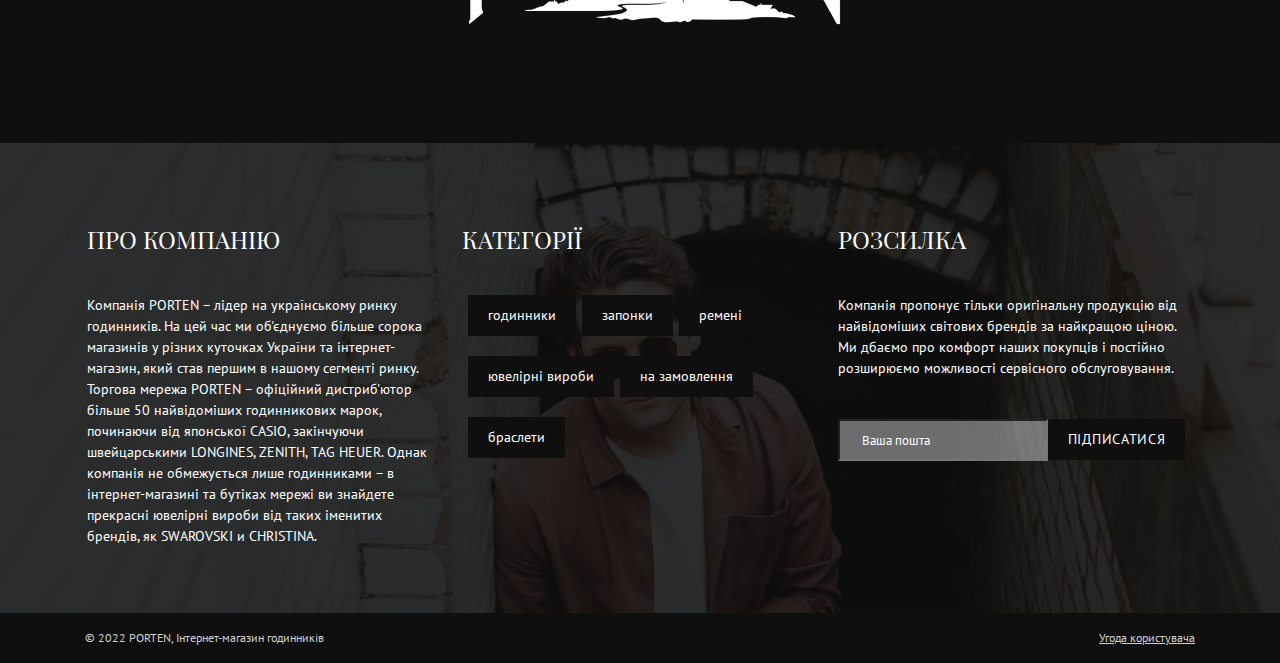
==== commit 5ca81b5d: "адаптація планшет блок2" ====
--- a/index.html
+++ b/index.html
@@ -8,8 +8,7 @@
     <link rel="icon" type="image/png" sizes="16x16" href="img/favicon/favicon-16x16.png">
     <meta name="viewport" content="width=device-width, initial-scale=1.0">
     <link rel="stylesheet" href="./css/reset.css">
-    <!-- <link rel="stylesheet" href="https://cdn.jsdelivr.net/npm/swiper@8/swiper-bundle.min.css"/>
-    <script src="https://cdn.jsdelivr.net/npm/swiper@8/swiper-bundle.min.js"></script> -->
+    <!-- <link rel="stylesheet" href="https://cdn.jsdelivr.net/npm/swiper@8/swiper-bundle.min.css"/> -->
     <link rel="stylesheet" href="./css/style.css">
     <title>Document</title>
 </head>
@@ -68,12 +67,12 @@
             <div class="left_clock">
                 <div class="df fdc aic tac">
                     <h2>СЕЗОН 2021/22</h2>
-                    <hr color="#fff" width="120">
+                    <hr color="#fff" width="120" size="1">
                 </div>
                 <!-- Slider main container -->
-                <div class="swiper">
+                <div class="swiper slider_clock">
                     <!-- Additional required wrapper -->
-                    <div class="swiper-wrapper slider_clock df jcsb">
+                    <div class="swiper-wrapper df jcsb">
                     <!-- Slides -->
                         <div class="swiper-slide b2sl">
                             <div class="b2sl_pic_bg">
@@ -249,10 +248,12 @@
 
 
     <div class="block5backgraund">
-        <div class="block5 df fdc">
-            <h2>СТАТТІ ТА КОРИСНА ІНФОРМАЦІЯ</h2>
-            <hr>
-            <div class="block5_1 df">
+        <div class="block5">
+            <div class="bl5title">
+              <h2>СТАТТІ ТА КОРИСНА ІНФОРМАЦІЯ</h2>
+              <hr>
+            </div>
+            <div class="bl5content df">
               <div class="bl5left bl5bcg1"></div>
               <div class="bl5right df fdc">
                   <h3 class="bl5title_txt_1">ROGER DUBUIS. ЧАСТИНА 1</h3>
@@ -269,15 +270,17 @@
         <!--                                      BLOCK 5/2                               -->
 
 
-        <div class="block5_2 df">
-            <div class="bl5left bl5bcg2"></div>
-            <div class="bl5right df fdc">
-                <h3 class="bl5title_txt_2">ІСТОРІЯ ЛЮКСОВИХ ГОДИННИКІВ. ЧАСТИНА 1</h3>
-                <p>Історія люксових годинників зародилася дуже давно, вона веде відлік із часів перших годинників у світі. Тоді годинник був розкішшю, яку могла собі дозволити лише найвища еліта суспільства. Навіть не всім, хто має титул і великі гроші, могли виготовити цей розкішний аксесуар. Власне, з того часу мало що змінилося.</p>
-                <div class="bl5btn_hash df jcsb aife">
-                    <a href="#" class="btn">ЧИТАТИ</a>
-                    <h3>#ЕКСКЛЮЗИВ &nbsp; #ІСТОРІЯ</h3>
-                </div>
+        <div class="block5_2">
+            <div class="bl5content df">
+              <div class="bl5left bl5bcg2"></div>
+              <div class="bl5right df fdc">
+                  <h3 class="bl5title_txt_2">ІСТОРІЯ ЛЮКСОВИХ ГОДИННИКІВ. ЧАСТИНА 1</h3>
+                  <p>Історія люксових годинників зародилася дуже давно, вона веде відлік із часів перших годинників у світі. Тоді годинник був розкішшю, яку могла собі дозволити лише найвища еліта суспільства. Навіть не всім, хто має титул і великі гроші, могли виготовити цей розкішний аксесуар. Власне, з того часу мало що змінилося.</p>
+                  <div class="bl5btn_hash df jcsb aife">
+                      <a href="#" class="btn">ЧИТАТИ</a>
+                      <h3>#ЕКСКЛЮЗИВ &nbsp; #ІСТОРІЯ</h3>
+                  </div>
+              </div>
             </div>
         </div>
 
@@ -285,16 +288,18 @@
         <!--                                        BLOCK 5/3                                            -->
 
 
-            <div class="block5_3 df">
-                    <div class="bl5left bl5bcg3"></div>
-                    <div class="bl5right df fdc">
-                        <h3 class="bl5title_txt_3">ВЕЛИКИЙ ТА СМІЛИВИЙ TISSOT PRS 516 CHRONOGRAPH</h3>
-                        <p>На початку цього року компанія Tissot оновила модель PRS 516 Automatic Chronograph, але не пішла вінтажним шляхом. На противагу колекції Heritage із переконливими рімейками вінтажних моделей, PRS 516 – це сучасний хронограф із зухвалим настроєм, безліччю деталей автоспорту й за чудовою ціною.</p>
-                        <div class="bl5btn_hash df jcsb aife">
-                            <a href="#" class="btn">ЧИТАТИ</a>
-                            <h3>#ХРОНОГРАФ &nbsp; #TISSOT &nbsp; #ОГЛЯДГОДИННИКІВ</h3>
-                        </div>
+            <div class="block5_3">
+                <div class="bl5content df">
+                <div class="bl5left bl5bcg3"></div>
+                <div class="bl5right df fdc">
+                    <h3 class="bl5title_txt_3">ВЕЛИКИЙ ТА СМІЛИВИЙ TISSOT PRS 516 CHRONOGRAPH</h3>
+                    <p>На початку цього року компанія Tissot оновила модель PRS 516 Automatic Chronograph, але не пішла вінтажним шляхом. На противагу колекції Heritage із переконливими рімейками вінтажних моделей, PRS 516 – це сучасний хронограф із зухвалим настроєм, безліччю деталей автоспорту й за чудовою ціною.</p>
+                    <div class="bl5btn_hash df jcsb aife">
+                        <a href="#" class="btn">ЧИТАТИ</a>
+                        <h3>#ХРОНОГРАФ &nbsp; #TISSOT &nbsp; #ОГЛЯДГОДИННИКІВ</h3>
                     </div>
+                </div>
+                </div>
             </div>
 
 
@@ -357,30 +362,34 @@
 
 
     </div>
+
+
+
     </div>
-  <script src="./js/index.js"></script>
-  <!-- <script>
+ 
+    <!-- <script src="https://cdn.jsdelivr.net/npm/swiper@8/swiper-bundle.min.js"></script> -->
+  <script>
     const swiper = new Swiper('.swiper', {
-  // Optional parameters
-  direction: 'horizontal',
-  loop: true,
-
-  // If we need pagination
-  pagination: {
-    el: '.swiper-pagination',
-  },
-
-  // Navigation arrows
-  navigation: {
-    nextEl: '.swiper-button-next',
-    prevEl: '.swiper-button-prev',
-  },
-
-  // And if we need scrollbar
-  scrollbar: {
-    el: '.swiper-scrollbar',
-  },
-});
-  </script> -->
+        // Optional parameters
+        direction: 'horisontal',
+        loop: true,
+
+        // If we need pagination
+        pagination: {
+            el: '.swiper-pagination',
+        },
+
+        // Navigation arrows
+        navigation: {
+            nextEl: '.swiper-button-next',
+            prevEl: '.swiper-button-prev',
+        },
+
+        // And if we need scrollbar
+        scrollbar: {
+            el: '.swiper-scrollbar',
+        },
+        });
+  </script>
 </body>
 </html>--- a/css/style.css
+++ b/css/style.css
@@ -150,7 +150,7 @@
     text-transform: uppercase;
  }
 
-.nav-menu a:hover {
+.nav-list a:hover {
   color: white;
   transition: all .3s;
   background-color: #1F1F1F;
@@ -213,22 +213,25 @@
 .left_clock {
     max-width: 54.1666667%;
     width: 100%;
-    padding: 93px 80px;
+    padding: 92.5px 80px;
     box-sizing: border-box;
 }
 
-.left_clock > h2 {
+.left_clock  h2 {
     font-family: 'Playfair Display_700';
     font-style: normal;
     font-weight: 700;
     font-size: 36px;
-    line-height: 48px;
+    line-height: 39px;
     text-align: center;
     text-transform: uppercase;
 }
 
 .block2 hr {
     margin: 50px 0;
+    border: none;
+    height: 1px;
+    background-color: #ffffff;
 }
 
 .b2sl {
@@ -238,7 +241,7 @@
 
 .b2sl_pic_bg {
     background: #191B1C;
-    padding: 27px 22px 34px 23px ;
+    padding: 26px 22px 33px 23px ;
 }
 
 .b2sl_bot {
@@ -264,6 +267,11 @@
     margin: 30px 0;
 }
 
+@media screen and (max-width: 1800px){
+    .block2{flex-direction: column; align-items: center;}
+    .left_clock{ max-width: 900px; padding: 30px; margin-bottom: 35px;}
+    .right_pic{min-height: 700px; width: 100%;}
+}
 
 /*                                BLOCK 3                               */
 
@@ -410,15 +418,13 @@
 
 .block5 {
     padding-top: 63.32px;
-
-    
-}
-
-.block5 h2 {
+}
+
+.bl5title h2 {
     line-height: 48px;
 }
 
-.block5 hr {
+.bl5title hr {
     margin: 36.56px auto 56.97px;
  }
 .bl5right p {
@@ -445,33 +451,31 @@
 
 /*                                  BLOCK 5/2                          */
 
-/* .block5_1, .block5_2, .block5_3{
-    flex-wrap: wrap;
-} */
+
+
+
 .block5_2 {
     padding-top: 30px;
 }
-
 .bl5left {
     width: 989px;
     height: 437px;
     margin-right: 145px;
-}
-
+    /* background-position: center;
+    background-repeat:no-repeat ; */
+}
 .bl5bcg2{
-    background: url(../img/block4/photo2.png) center;
-}
-
+    background: url(../img/block4/photo2.png);
+}
+.bl5title_txt_2 {margin-top: 56px;}
 
 /*                                  BLOCK 5/3                                 */
 .block5_3 {
     padding-top: 35px;
 }
-
 .bl5bcg3 {
-    background: url(../img/block4/photo3.png) center;
-}
-
+    background-image: url(../img/block4/photo3.png);
+}
 .bl5title_txt_1 {margin-top: 53px;}
 .bl5title_txt_2 {margin-top: 56px;}
 .bl5title_txt_3 {margin-top: 48px;}
@@ -608,29 +612,6 @@
     text-decoration-line: underline;
     color: #D0D0D0;
 
-}
-
-
-@media screen and (max-width: 1800px) {
-    .bl5right {
-        padding-right: 15px;
-    }
-    .block5_1 {
-        flex-direction: column;
-        justify-items: center;
-        /* text-align: center; */
-    }
-    
-
-    footer{
-        flex-wrap: wrap;
-    }
-    footer > div{
-        margin-bottom: 25px;
-    }
-    .bl5left {
-        margin-right: 70px;
-    }
 }
 
 
@@ -647,6 +628,14 @@
     
 }
 
+@media screen and (max-width: 1050px){
+    footer{
+        flex-wrap: wrap;
+    }
+    .footer > div{
+        margin-bottom: 25px;
+    }
+}
 
 
 
@@ -674,15 +663,6 @@
         padding: 8px 0;
         text-align: left;
     }
-    footer{
-        flex-wrap: wrap;
-    }
-    footer > div{
-        margin-bottom: 25px;
-    }
-    .bl5left {
-        margin-right: 70px;
-    }
       
   }
   @media screen and (max-width: 560px){
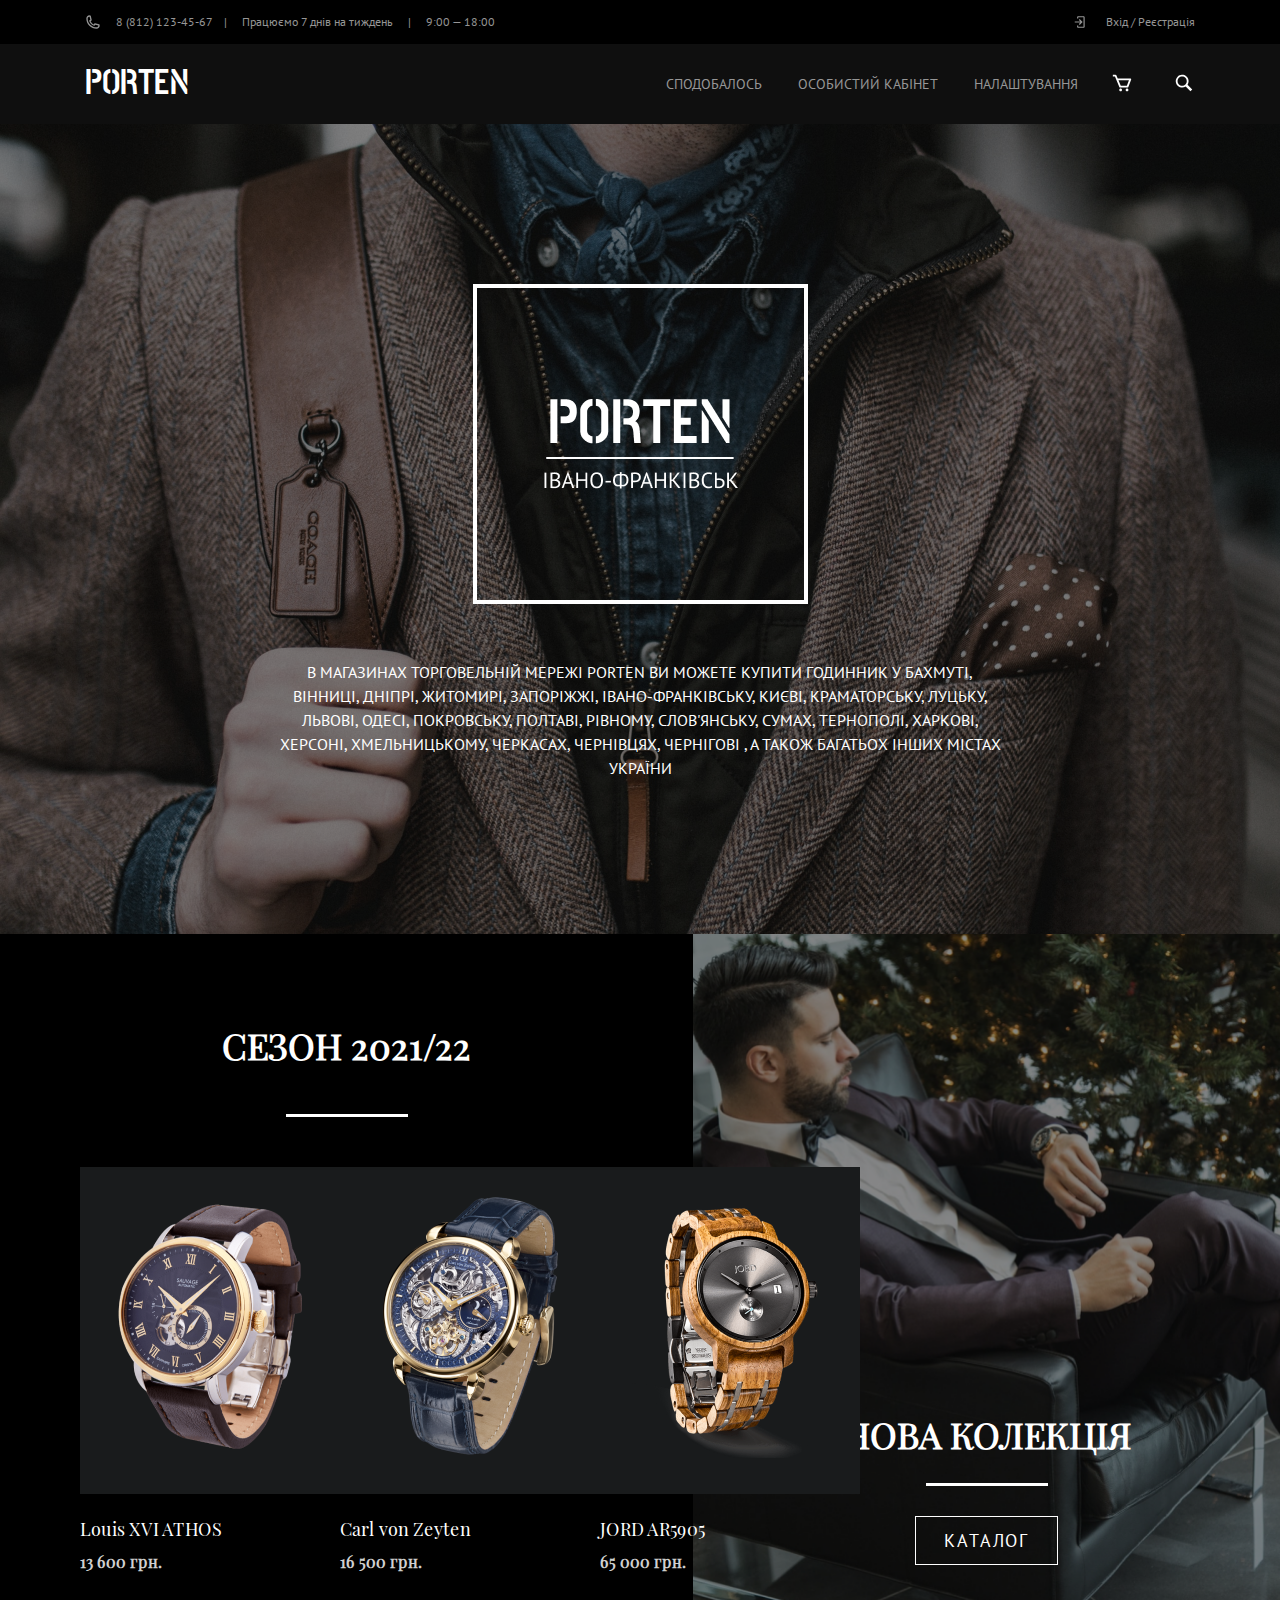
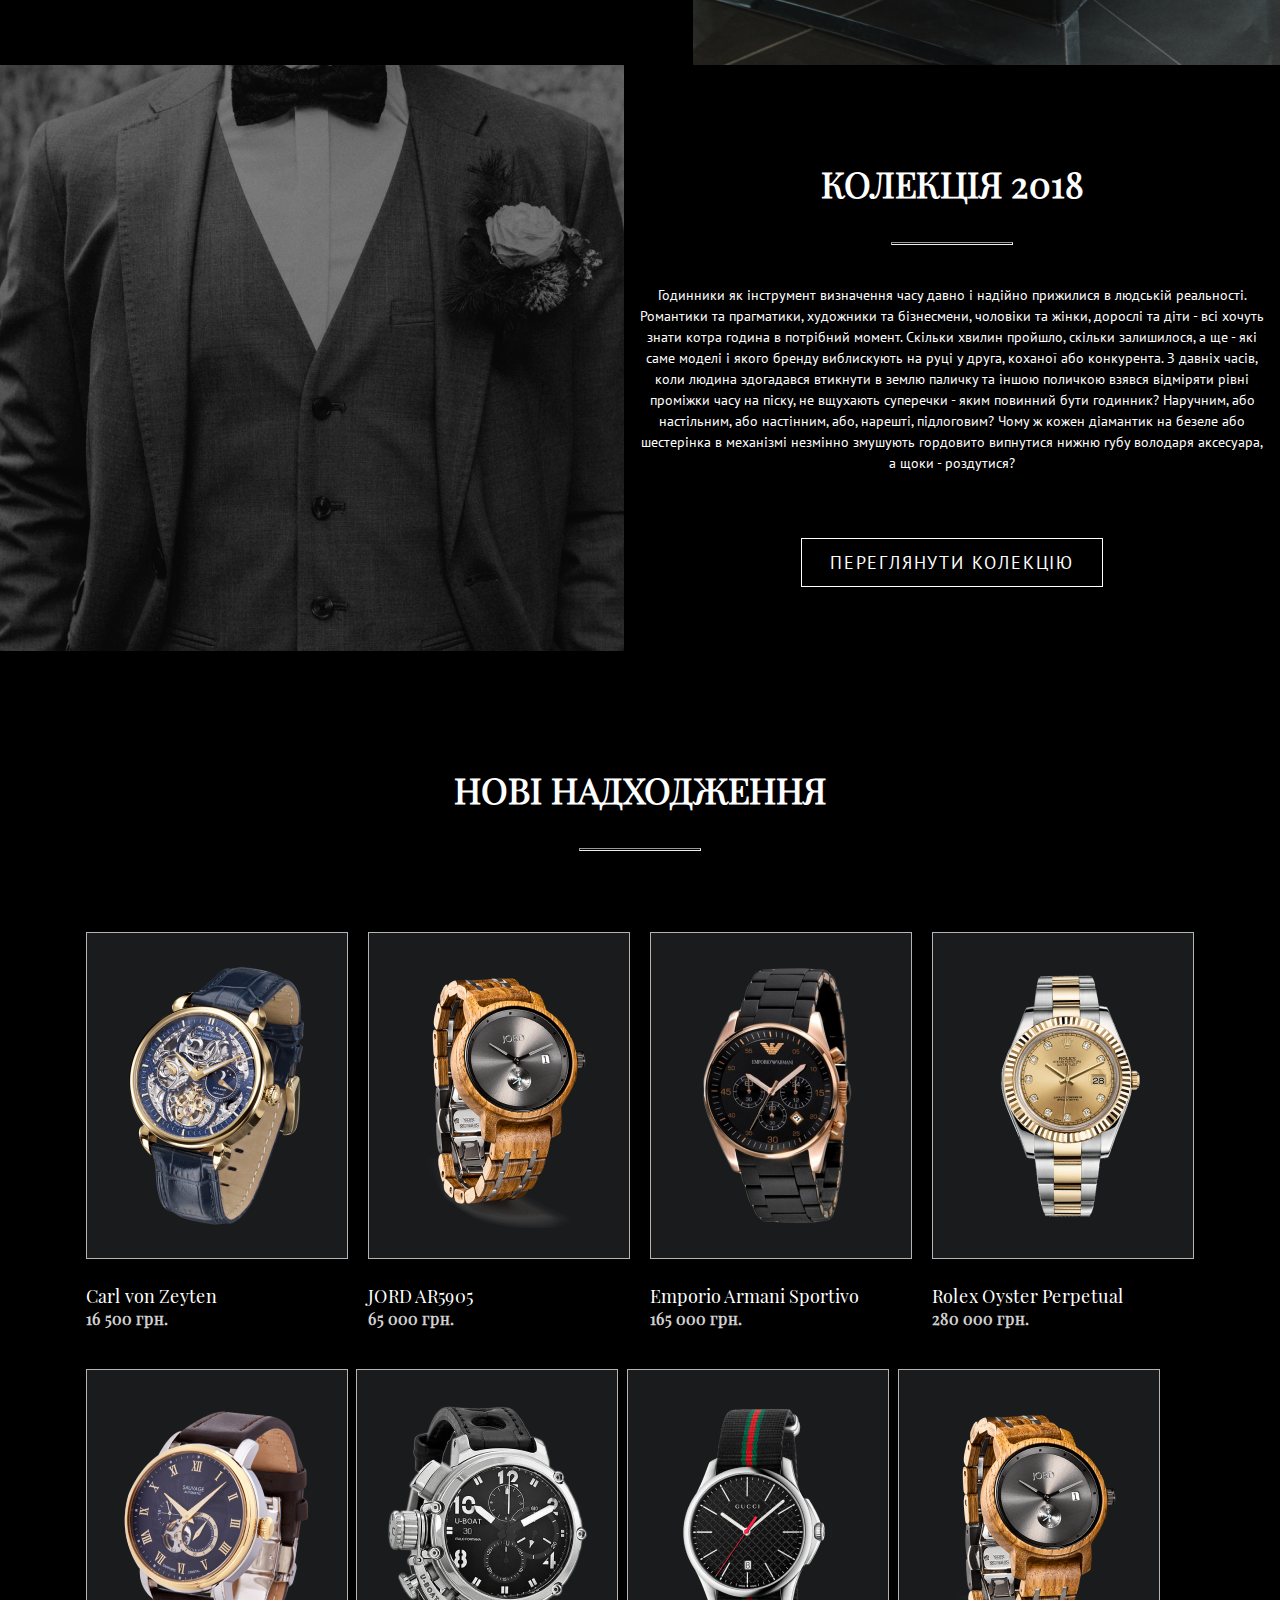
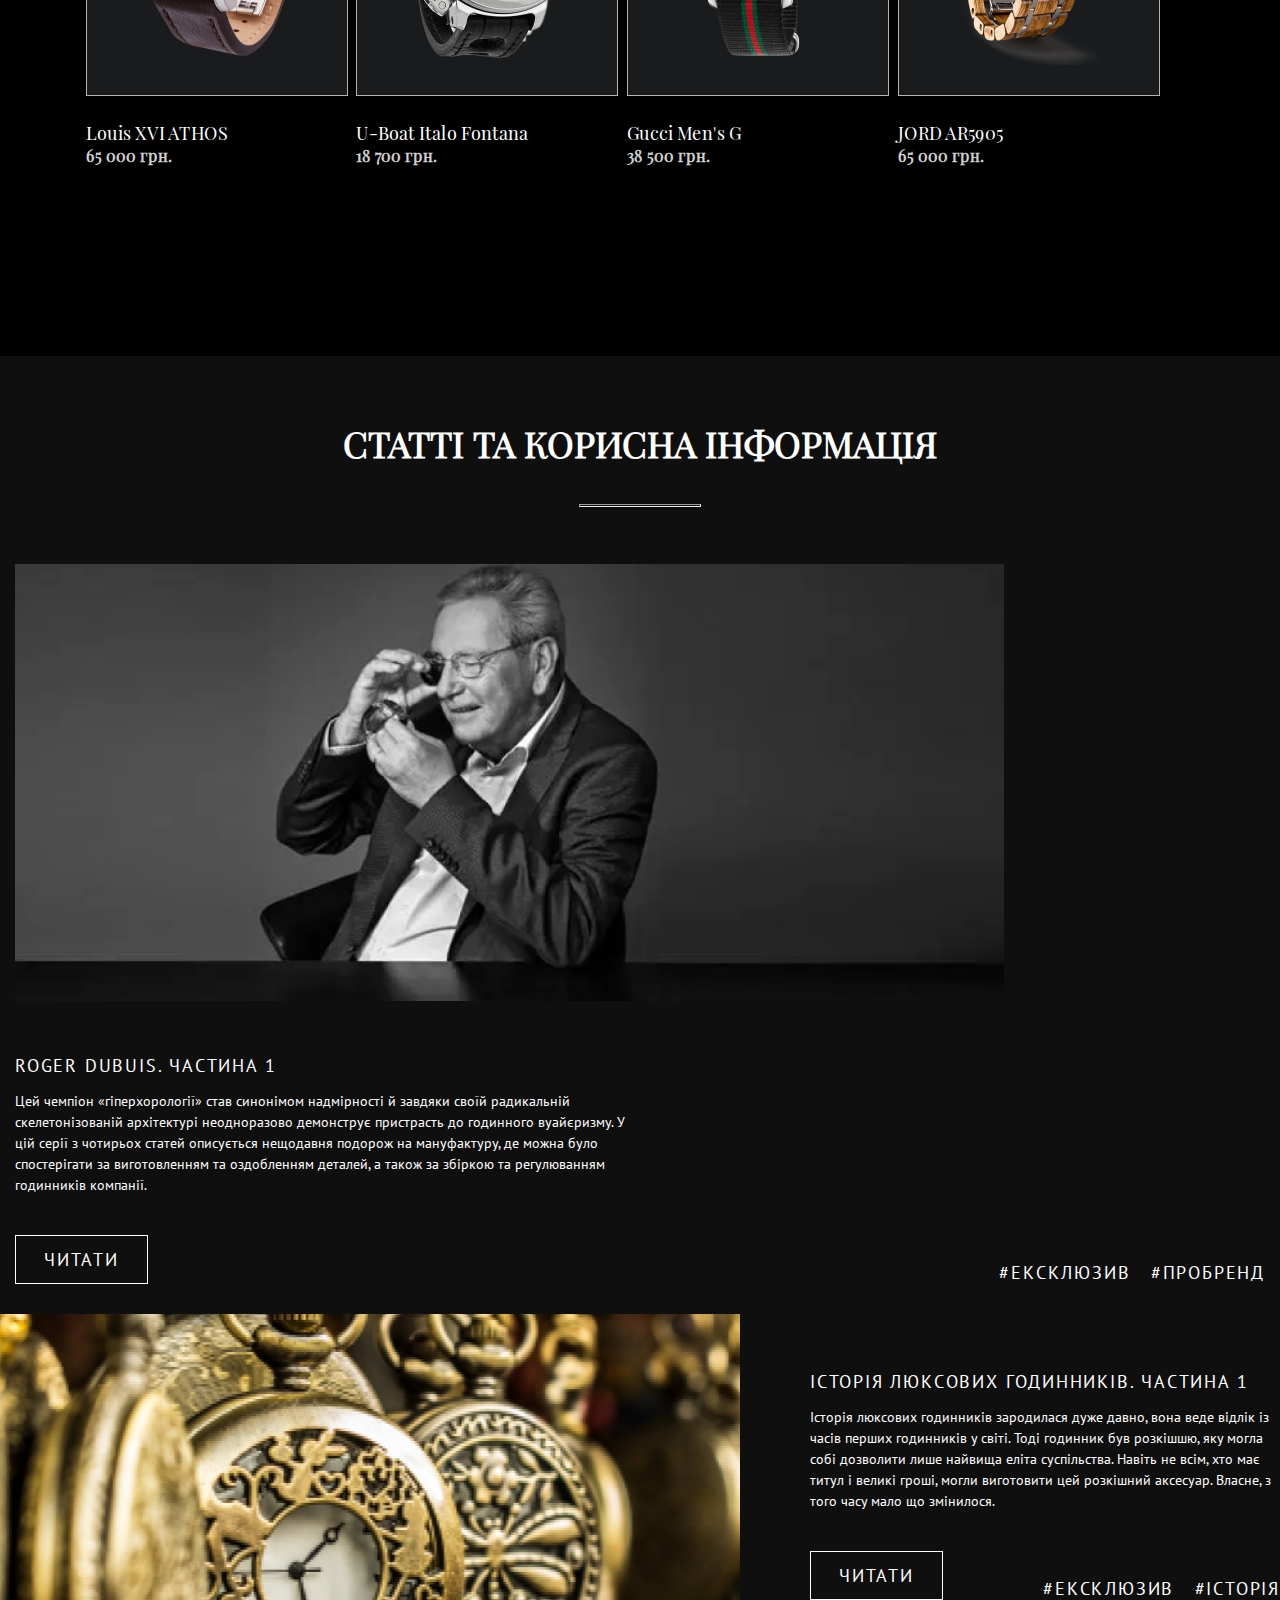
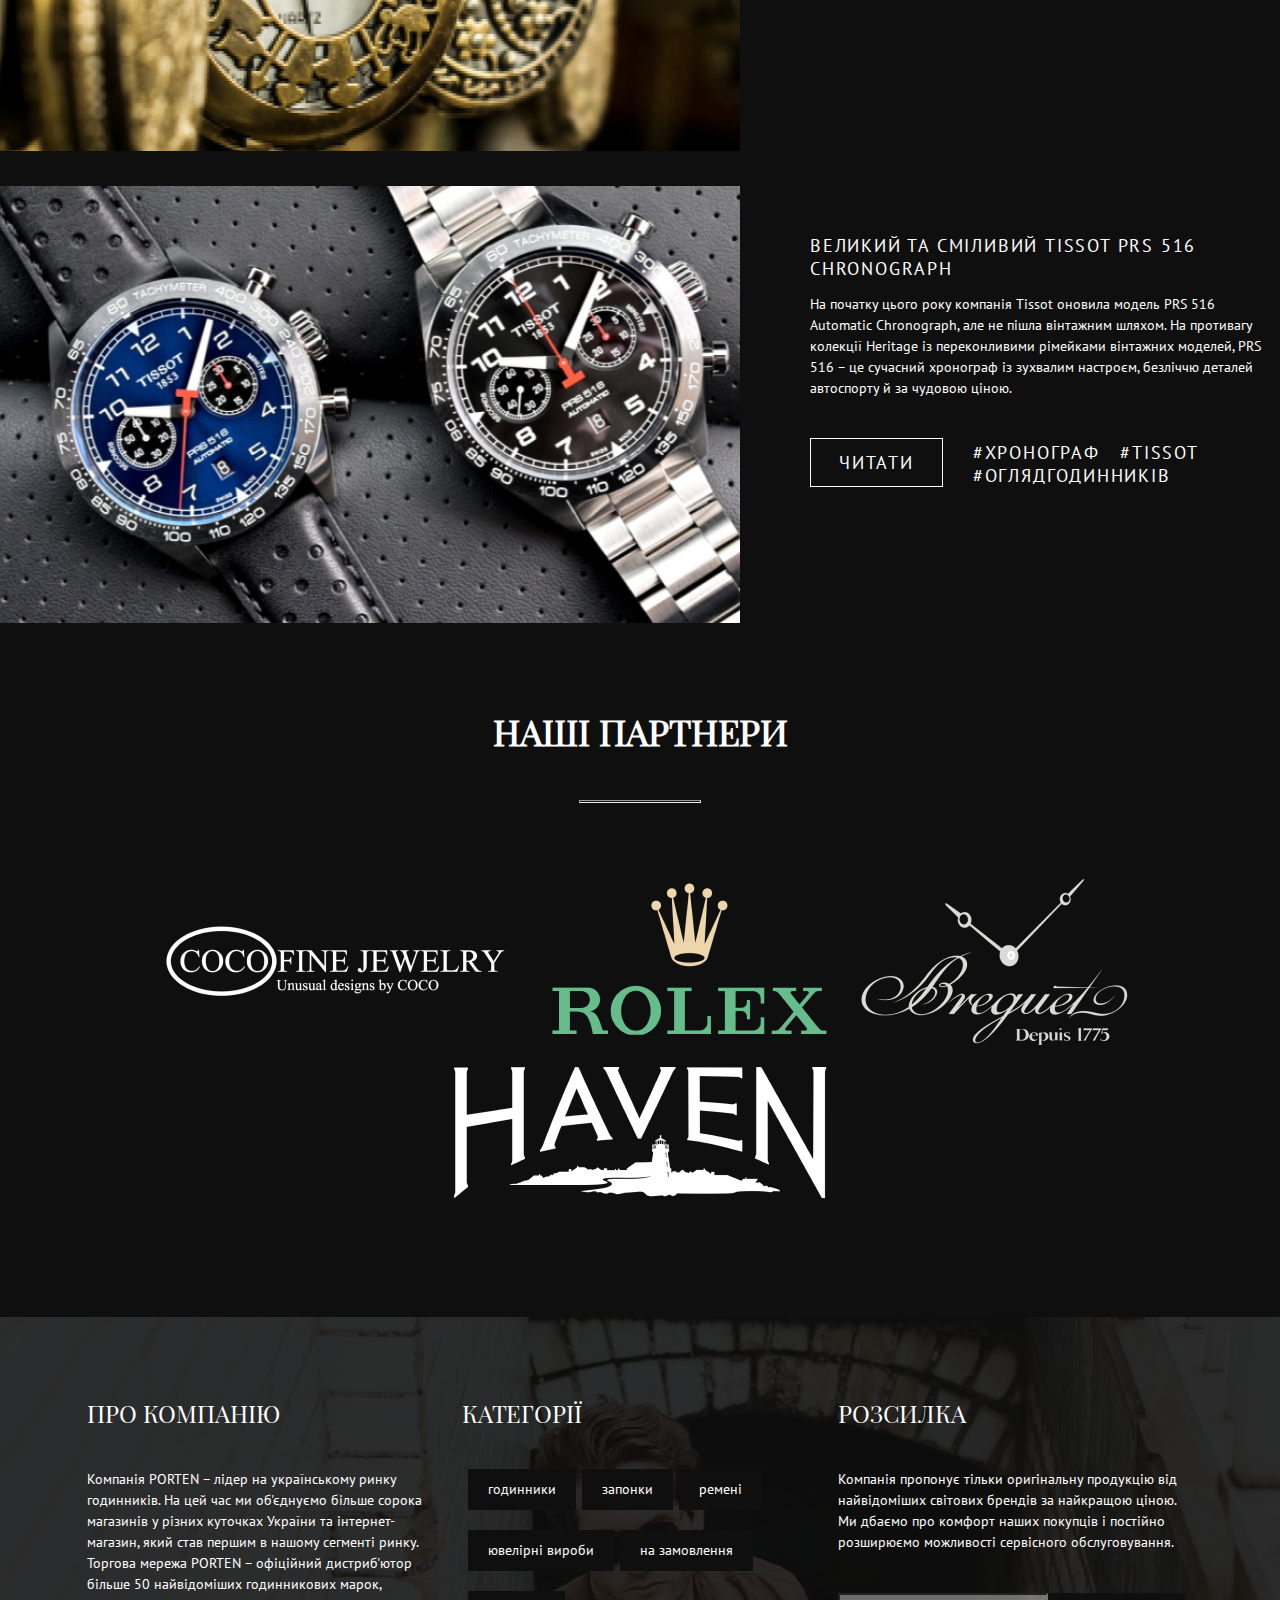
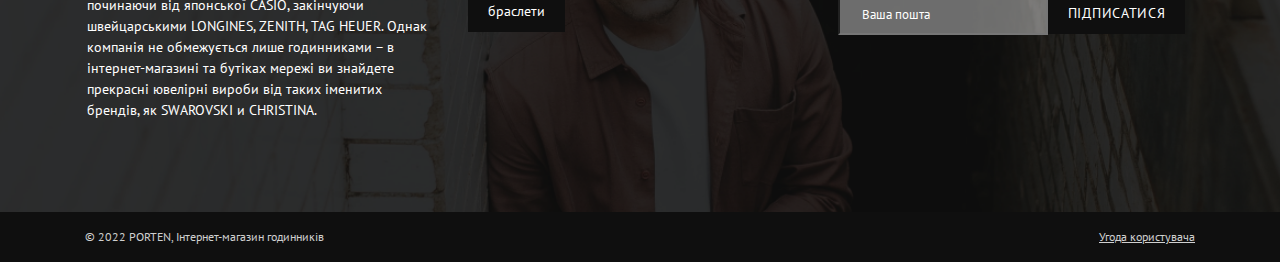
==== commit 3e0427b9: "grtgrtfujh" ====
--- a/index.html
+++ b/index.html
@@ -8,7 +8,8 @@
     <link rel="icon" type="image/png" sizes="16x16" href="img/favicon/favicon-16x16.png">
     <meta name="viewport" content="width=device-width, initial-scale=1.0">
     <link rel="stylesheet" href="./css/reset.css">
-    <!-- <link rel="stylesheet" href="https://cdn.jsdelivr.net/npm/swiper@8/swiper-bundle.min.css"/> -->
+    <!-- <link rel="stylesheet" href="https://cdn.jsdelivr.net/npm/swiper@8/swiper-bundle.min.css"/>
+    <script src="https://cdn.jsdelivr.net/npm/swiper@8/swiper-bundle.min.js"></script> -->
     <link rel="stylesheet" href="./css/style.css">
     <title>Document</title>
 </head>
@@ -17,7 +18,7 @@
         <div class="contact df aic">
             <img src="/img/block1/phone.svg" alt="phone">
             <p><a href="tell:88121234567">8 (812) 123-45-67</a>&nbsp; &nbsp; | &nbsp; &nbsp; Працюємо 7 днів на тиждень &nbsp; &nbsp; | &nbsp; &nbsp; 9:00 — 18:00</p>
-            <a class="enter df aic" href="#">
+            <a class="enter df aic" href="">
                 <img src="img/block1/arrow.svg" alt="arrow">
                 <p>Вхід / Реєстрація</p>
             </a>
@@ -30,13 +31,13 @@
                     </div>
                     <div class="list_find df jcsb">
                         <ul class="nav-menu df">
-                            <li><a href="#">сподобалось</a></li>
-                            <li><a href="#">Особистий кабінет</a></li>
-                            <li><a href="#">налаштування</a></li>
+                            <li><a href="">сподобалось</a></li>
+                            <li><a href="">Особистий кабінет</a></li>
+                            <li><a href="">налаштування</a></li>
                         </ul>
                         <div class="basket df aic jcsb">
-                            <a href="#"><img src="./img/block1/busket.svg" alt="basket"></a>
-                            <a href="#"><img src="./img/block1/find.svg" alt="find"></a>
+                            <a href=""><img src="./img/block1/busket.svg" alt="basket"></a>
+                            <a href=""><img src="./img/block1/find.svg" alt="find"></a>
                         </div>
                     </div>
                 </header>
@@ -67,12 +68,12 @@
             <div class="left_clock">
                 <div class="df fdc aic tac">
                     <h2>СЕЗОН 2021/22</h2>
-                    <hr color="#fff" width="120" size="1">
+                    <hr color="#fff" width="120">
                 </div>
                 <!-- Slider main container -->
-                <div class="swiper slider_clock">
+                <div class="swiper">
                     <!-- Additional required wrapper -->
-                    <div class="swiper-wrapper df jcsb">
+                    <div class="swiper-wrapper slider_clock df jcsb">
                     <!-- Slides -->
                         <div class="swiper-slide b2sl">
                             <div class="b2sl_pic_bg">
@@ -116,7 +117,7 @@
             <div class="right_pic df aic fdc jcfe">
                 <h2>Нова колекція</h2>
                 <hr color="#fff" width="120">
-                <a class="btn" href="#">Каталог</a>
+                <a class="btn" href="">Каталог</a>
             </div>
         </div>
 
@@ -125,8 +126,7 @@
 
 
         <div class="block3 df">
-            <div class="b3left">
-            </div>
+            <div class="b3left"></div>
             <div class="bl3right">
                 <div class="b3_right_content df fdc aic">
                     <h2>колекція 2018</h2>
@@ -248,18 +248,16 @@
 
 
     <div class="block5backgraund">
-        <div class="block5">
-            <div class="bl5title">
-              <h2>СТАТТІ ТА КОРИСНА ІНФОРМАЦІЯ</h2>
-              <hr>
-            </div>
-            <div class="bl5content df">
+        <div class="block5 df fdc">
+            <h2>СТАТТІ ТА КОРИСНА ІНФОРМАЦІЯ</h2>
+            <hr>
+            <div class="block5_1 df">
               <div class="bl5left bl5bcg1"></div>
               <div class="bl5right df fdc">
                   <h3 class="bl5title_txt_1">ROGER DUBUIS. ЧАСТИНА 1</h3>
                   <p>Цей чемпіон «гіперхорології» став синонімом надмірності й завдяки своїй радикальній скелетонізованій архітектурі неодноразово демонструє пристрасть до годинного вуайєризму. У цій серії з чотирьох статей описується нещодавня подорож на мануфактуру, де можна було спостерігати за виготовленням та оздобленням деталей, а також за збіркою та регулюванням годинників компанії.</p>
                   <div class="bl5btn_hash df jcsb aife">
-                      <a href="#" class="btn">ЧИТАТИ</a>
+                      <a href="" class="btn">ЧИТАТИ</a>
                       <h3>#ЕКСКЛЮЗИВ &nbsp; #ПРОБРЕНД</h3>
                   </div>
               </div>
@@ -270,17 +268,15 @@
         <!--                                      BLOCK 5/2                               -->
 
 
-        <div class="block5_2">
-            <div class="bl5content df">
-              <div class="bl5left bl5bcg2"></div>
-              <div class="bl5right df fdc">
-                  <h3 class="bl5title_txt_2">ІСТОРІЯ ЛЮКСОВИХ ГОДИННИКІВ. ЧАСТИНА 1</h3>
-                  <p>Історія люксових годинників зародилася дуже давно, вона веде відлік із часів перших годинників у світі. Тоді годинник був розкішшю, яку могла собі дозволити лише найвища еліта суспільства. Навіть не всім, хто має титул і великі гроші, могли виготовити цей розкішний аксесуар. Власне, з того часу мало що змінилося.</p>
-                  <div class="bl5btn_hash df jcsb aife">
-                      <a href="#" class="btn">ЧИТАТИ</a>
-                      <h3>#ЕКСКЛЮЗИВ &nbsp; #ІСТОРІЯ</h3>
-                  </div>
-              </div>
+        <div class="block5_2 df">
+            <div class="bl5left bl5bcg2"></div>
+            <div class="bl5right df fdc">
+                <h3 class="bl5title_txt_2">ІСТОРІЯ ЛЮКСОВИХ ГОДИННИКІВ. ЧАСТИНА 1</h3>
+                <p>Історія люксових годинників зародилася дуже давно, вона веде відлік із часів перших годинників у світі. Тоді годинник був розкішшю, яку могла собі дозволити лише найвища еліта суспільства. Навіть не всім, хто має титул і великі гроші, могли виготовити цей розкішний аксесуар. Власне, з того часу мало що змінилося.</p>
+                <div class="bl5btn_hash df jcsb aife">
+                    <a href="" class="btn">ЧИТАТИ</a>
+                    <h3>#ЕКСКЛЮЗИВ &nbsp; #ІСТОРІЯ</h3>
+                </div>
             </div>
         </div>
 
@@ -288,18 +284,16 @@
         <!--                                        BLOCK 5/3                                            -->
 
 
-            <div class="block5_3">
-                <div class="bl5content df">
-                <div class="bl5left bl5bcg3"></div>
-                <div class="bl5right df fdc">
-                    <h3 class="bl5title_txt_3">ВЕЛИКИЙ ТА СМІЛИВИЙ TISSOT PRS 516 CHRONOGRAPH</h3>
-                    <p>На початку цього року компанія Tissot оновила модель PRS 516 Automatic Chronograph, але не пішла вінтажним шляхом. На противагу колекції Heritage із переконливими рімейками вінтажних моделей, PRS 516 – це сучасний хронограф із зухвалим настроєм, безліччю деталей автоспорту й за чудовою ціною.</p>
-                    <div class="bl5btn_hash df jcsb aife">
-                        <a href="#" class="btn">ЧИТАТИ</a>
-                        <h3>#ХРОНОГРАФ &nbsp; #TISSOT &nbsp; #ОГЛЯДГОДИННИКІВ</h3>
+            <div class="block5_3 df">
+                    <div class="bl5left bl5bcg3"></div>
+                    <div class="bl5right df fdc">
+                        <h3 class="bl5title_txt_3">ВЕЛИКИЙ ТА СМІЛИВИЙ TISSOT PRS 516 CHRONOGRAPH</h3>
+                        <p>На початку цього року компанія Tissot оновила модель PRS 516 Automatic Chronograph, але не пішла вінтажним шляхом. На противагу колекції Heritage із переконливими рімейками вінтажних моделей, PRS 516 – це сучасний хронограф із зухвалим настроєм, безліччю деталей автоспорту й за чудовою ціною.</p>
+                        <div class="bl5btn_hash df jcsb aife">
+                            <a href="" class="btn">ЧИТАТИ</a>
+                            <h3>#ХРОНОГРАФ &nbsp; #TISSOT &nbsp; #ОГЛЯДГОДИННИКІВ</h3>
+                        </div>
                     </div>
-                </div>
-                </div>
             </div>
 
 
@@ -362,34 +356,30 @@
 
 
     </div>
-
-
-
     </div>
- 
-    <!-- <script src="https://cdn.jsdelivr.net/npm/swiper@8/swiper-bundle.min.js"></script> -->
-  <script>
+  <script src="./js/index.js"></script>
+  <!-- <script>
     const swiper = new Swiper('.swiper', {
-        // Optional parameters
-        direction: 'horisontal',
-        loop: true,
-
-        // If we need pagination
-        pagination: {
-            el: '.swiper-pagination',
-        },
-
-        // Navigation arrows
-        navigation: {
-            nextEl: '.swiper-button-next',
-            prevEl: '.swiper-button-prev',
-        },
-
-        // And if we need scrollbar
-        scrollbar: {
-            el: '.swiper-scrollbar',
-        },
-        });
-  </script>
+  // Optional parameters
+  direction: 'horizontal',
+  loop: true,
+
+  // If we need pagination
+  pagination: {
+    el: '.swiper-pagination',
+  },
+
+  // Navigation arrows
+  navigation: {
+    nextEl: '.swiper-button-next',
+    prevEl: '.swiper-button-prev',
+  },
+
+  // And if we need scrollbar
+  scrollbar: {
+    el: '.swiper-scrollbar',
+  },
+});
+  </script> -->
 </body>
 </html>--- a/css/style.css
+++ b/css/style.css
@@ -150,7 +150,7 @@
     text-transform: uppercase;
  }
 
-.nav-list a:hover {
+.nav-menu a:hover {
   color: white;
   transition: all .3s;
   background-color: #1F1F1F;
@@ -213,25 +213,22 @@
 .left_clock {
     max-width: 54.1666667%;
     width: 100%;
-    padding: 92.5px 80px;
+    padding: 93px 80px;
     box-sizing: border-box;
 }
 
-.left_clock  h2 {
+.left_clock > h2 {
     font-family: 'Playfair Display_700';
     font-style: normal;
     font-weight: 700;
     font-size: 36px;
-    line-height: 39px;
+    line-height: 48px;
     text-align: center;
     text-transform: uppercase;
 }
 
 .block2 hr {
     margin: 50px 0;
-    border: none;
-    height: 1px;
-    background-color: #ffffff;
 }
 
 .b2sl {
@@ -241,7 +238,7 @@
 
 .b2sl_pic_bg {
     background: #191B1C;
-    padding: 26px 22px 33px 23px ;
+    padding: 27px 22px 34px 23px ;
 }
 
 .b2sl_bot {
@@ -267,11 +264,6 @@
     margin: 30px 0;
 }
 
-@media screen and (max-width: 1800px){
-    .block2{flex-direction: column; align-items: center;}
-    .left_clock{ max-width: 900px; padding: 30px; margin-bottom: 35px;}
-    .right_pic{min-height: 700px; width: 100%;}
-}
 
 /*                                BLOCK 3                               */
 
@@ -418,13 +410,15 @@
 
 .block5 {
     padding-top: 63.32px;
-}
-
-.bl5title h2 {
+
+    
+}
+
+.block5 h2 {
     line-height: 48px;
 }
 
-.bl5title hr {
+.block5 hr {
     margin: 36.56px auto 56.97px;
  }
 .bl5right p {
@@ -451,31 +445,33 @@
 
 /*                                  BLOCK 5/2                          */
 
-
-
-
+/* .block5_1, .block5_2, .block5_3{
+    flex-wrap: wrap;
+} */
 .block5_2 {
     padding-top: 30px;
 }
+
 .bl5left {
     width: 989px;
     height: 437px;
     margin-right: 145px;
-    /* background-position: center;
-    background-repeat:no-repeat ; */
-}
+}
+
 .bl5bcg2{
-    background: url(../img/block4/photo2.png);
-}
-.bl5title_txt_2 {margin-top: 56px;}
+    background: url(../img/block4/photo2.png) center;
+}
+
 
 /*                                  BLOCK 5/3                                 */
 .block5_3 {
     padding-top: 35px;
 }
+
 .bl5bcg3 {
-    background-image: url(../img/block4/photo3.png);
-}
+    background: url(../img/block4/photo3.png) center;
+}
+
 .bl5title_txt_1 {margin-top: 53px;}
 .bl5title_txt_2 {margin-top: 56px;}
 .bl5title_txt_3 {margin-top: 48px;}
@@ -497,7 +493,7 @@
 }
 
 .partner > a {
-    padding-left: 30px;
+  padding: 0 15px 0 15px;
 }
 
 
@@ -615,6 +611,30 @@
 }
 
 
+@media screen and (max-width: 1800px) {
+    .bl5right {
+        justify-content: flex-start;
+    }
+    .bl5btn_hash a{
+        margin-right: 30px;
+    }
+    .block5_1 {
+        flex-direction: column;
+        justify-content: center;
+        padding: 0px 15px;
+    }
+    footer{
+        flex-wrap: wrap;
+    }
+    footer > div{
+        margin-bottom: 25px;
+    }
+    .bl5left {
+        margin-right: 70px;
+    }
+}
+
+
 
 @media screen and (max-width: 1250px){
     .header_backgraund, .contact{
@@ -628,14 +648,6 @@
     
 }
 
-@media screen and (max-width: 1050px){
-    footer{
-        flex-wrap: wrap;
-    }
-    .footer > div{
-        margin-bottom: 25px;
-    }
-}
 
 
 
@@ -663,8 +675,28 @@
         padding: 8px 0;
         text-align: left;
     }
+    footer{
+        flex-wrap: wrap;
+    }
+    footer > div{
+        margin-bottom: 25px;
+    }
+    .bl5left {
+        margin-right: 70px;
+    }
       
+
+
+    .partner {
+        padding: 100px 0px;
+    }
   }
+
+
+
+
+
+
   @media screen and (max-width: 560px){
 
   }
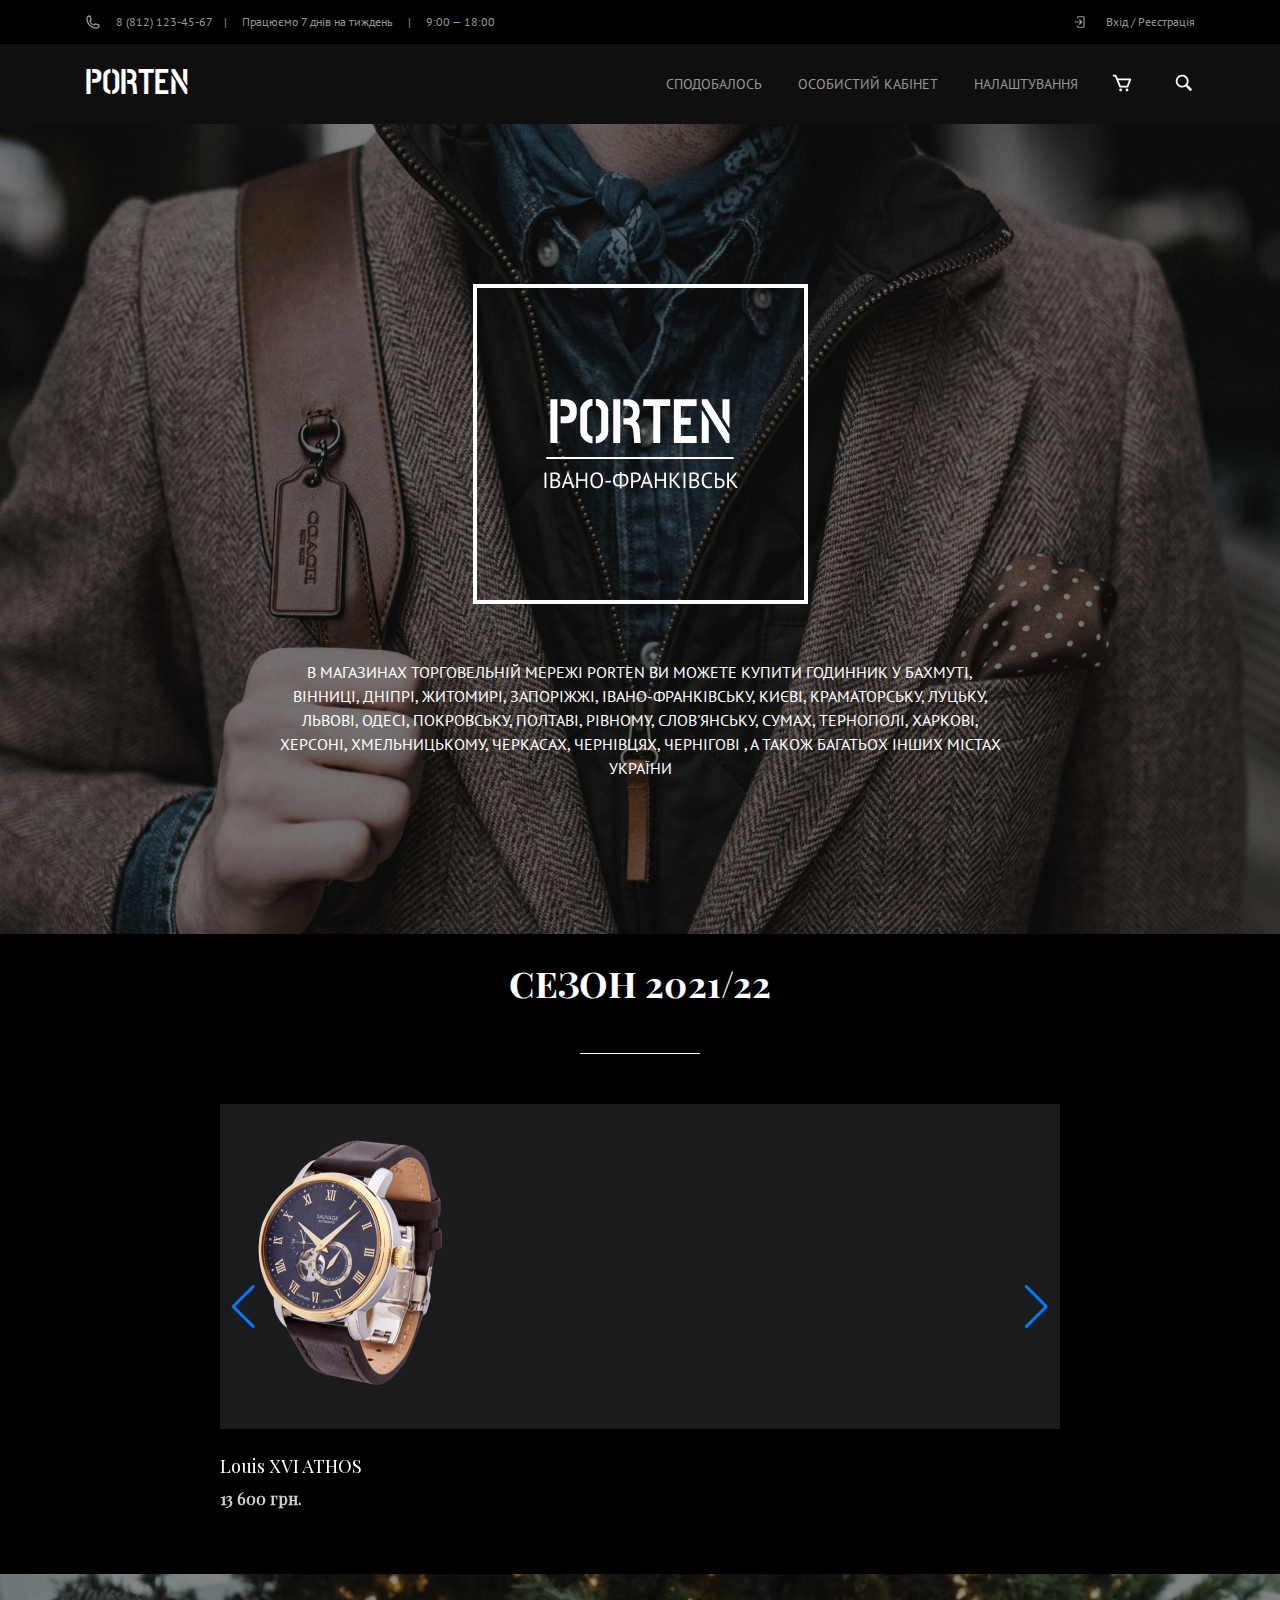
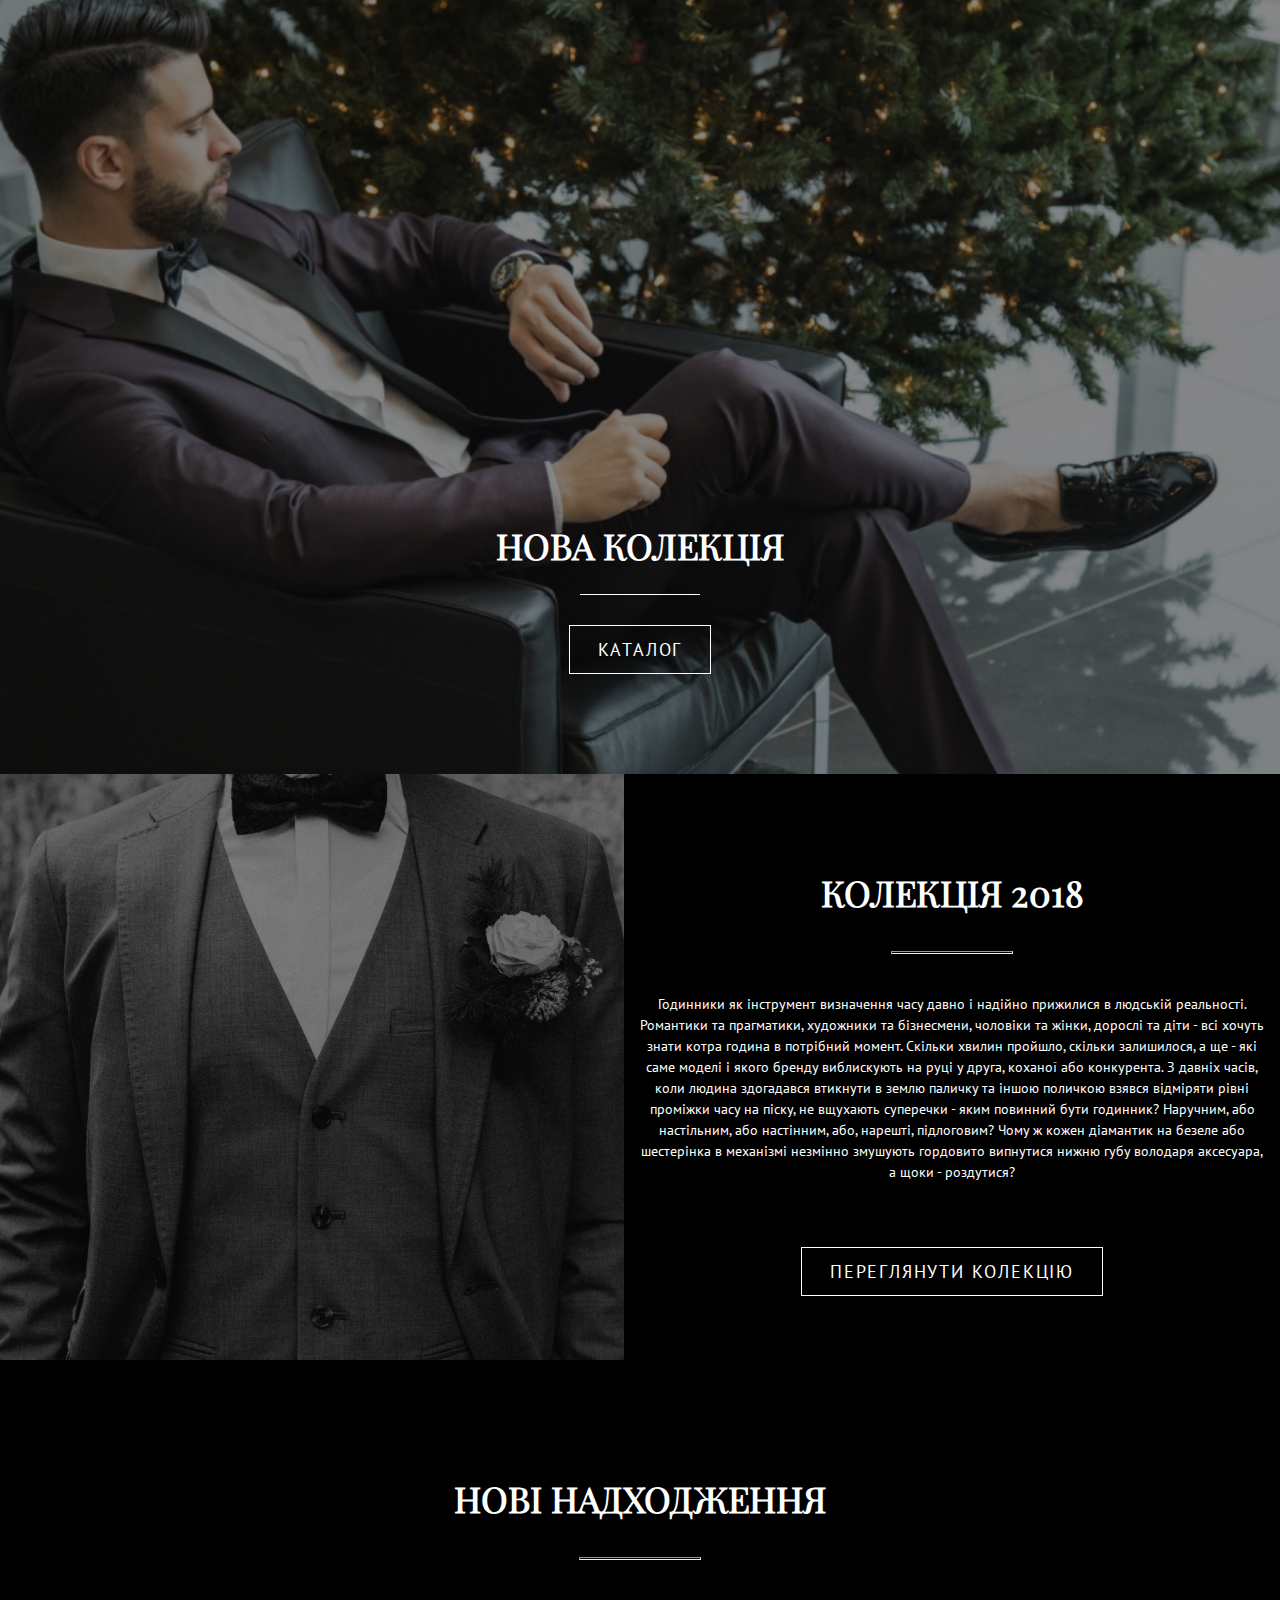
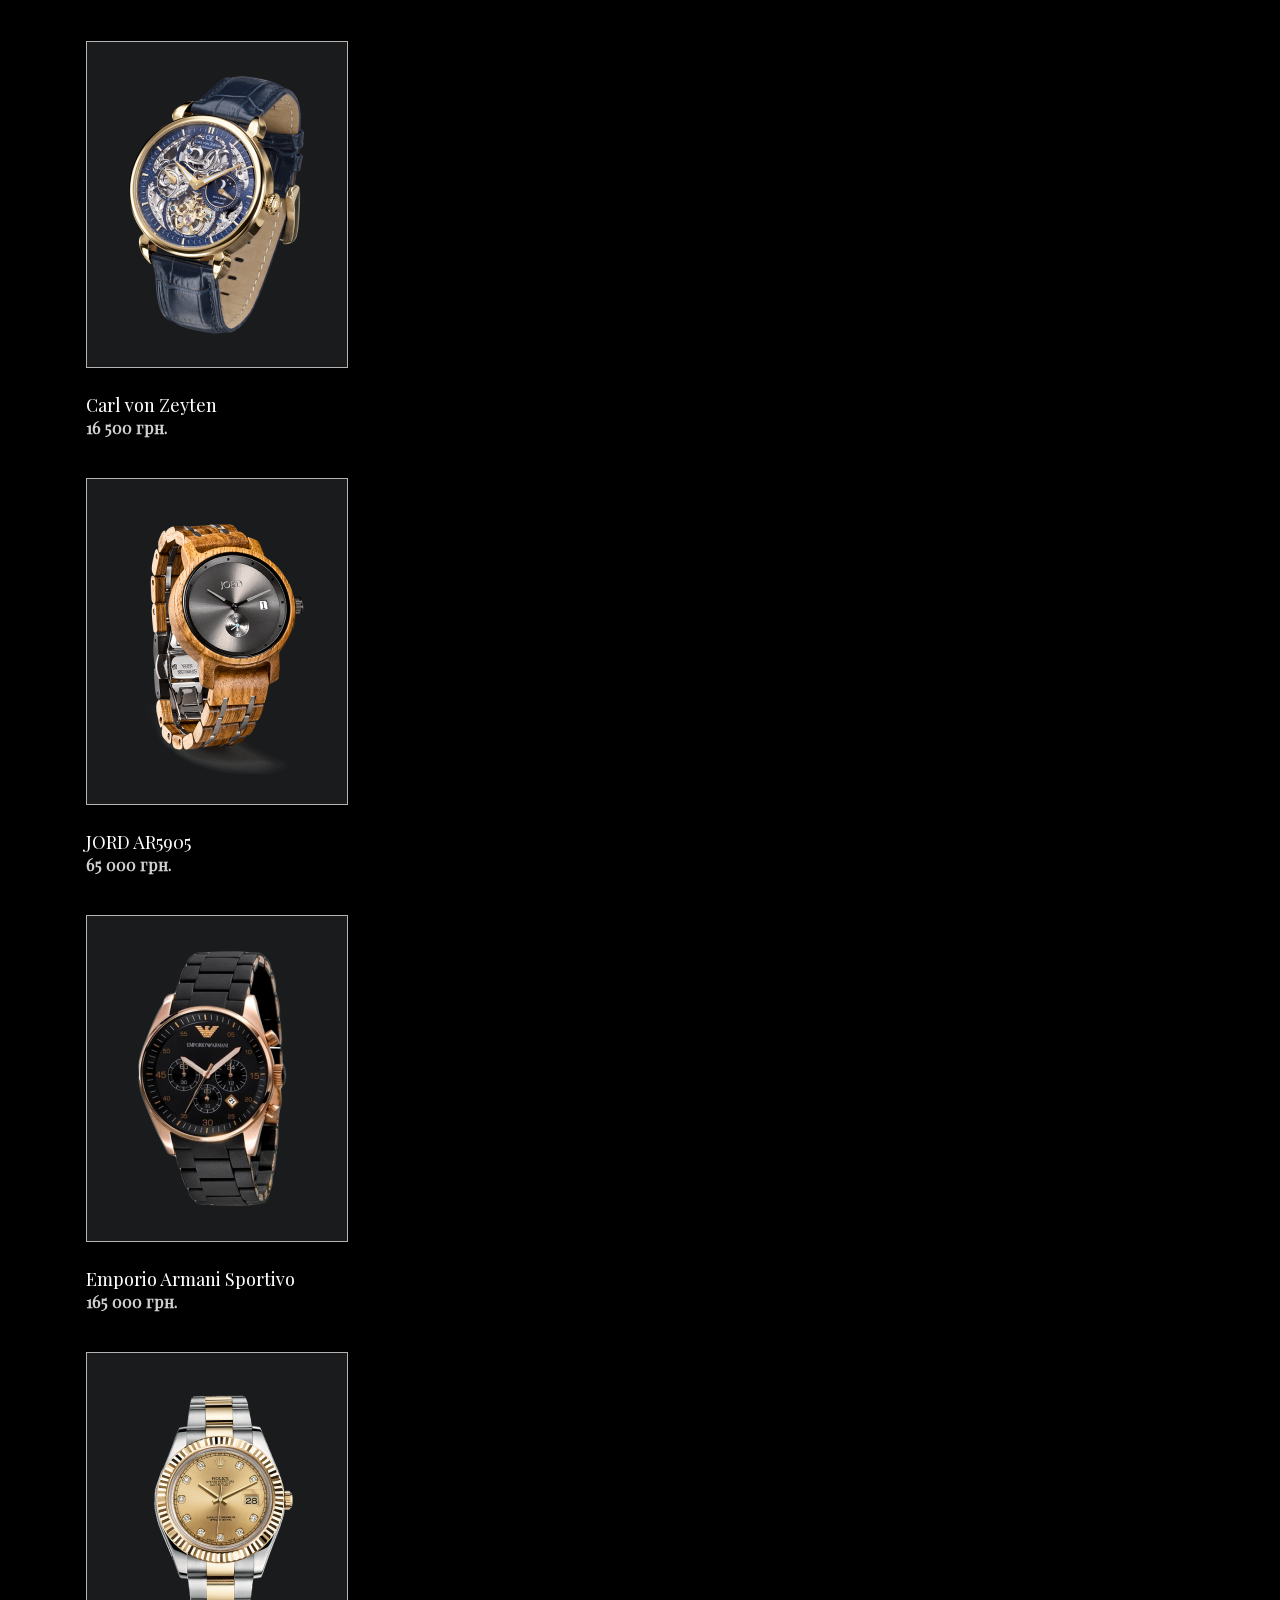
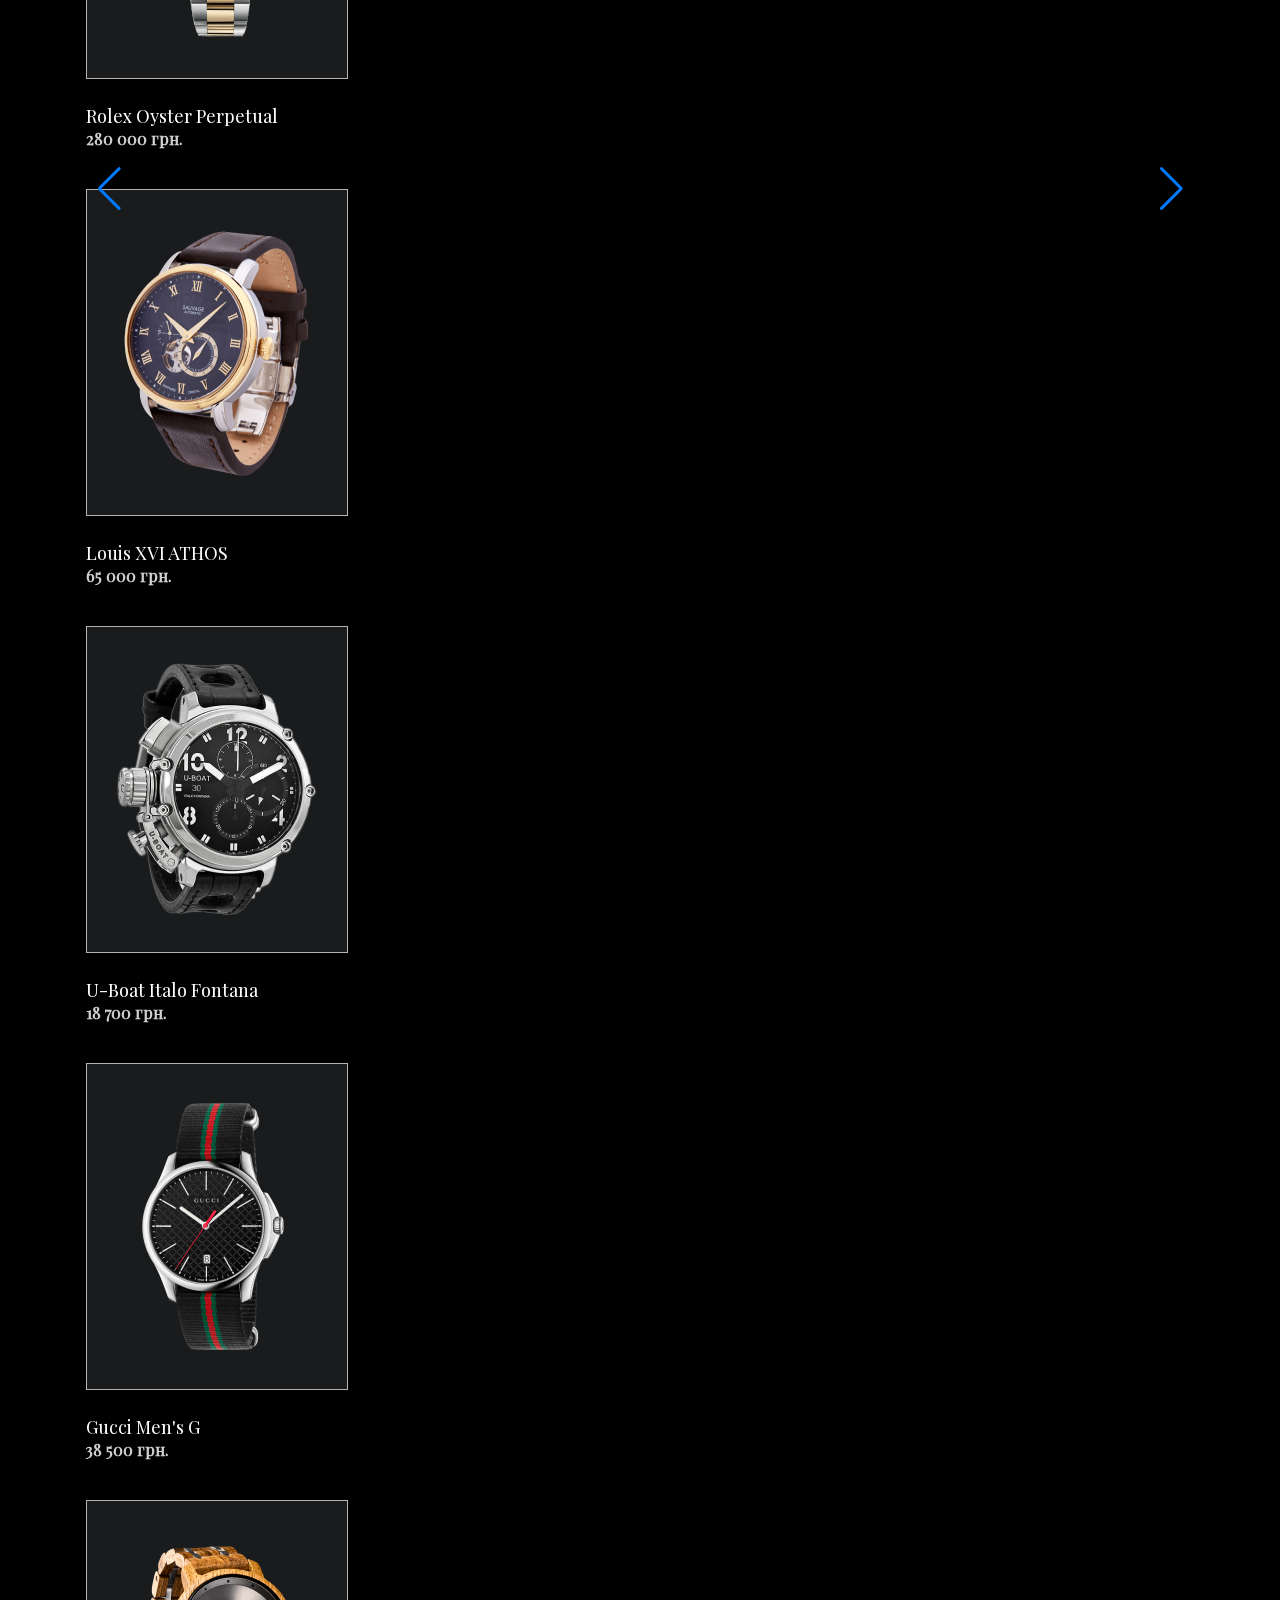
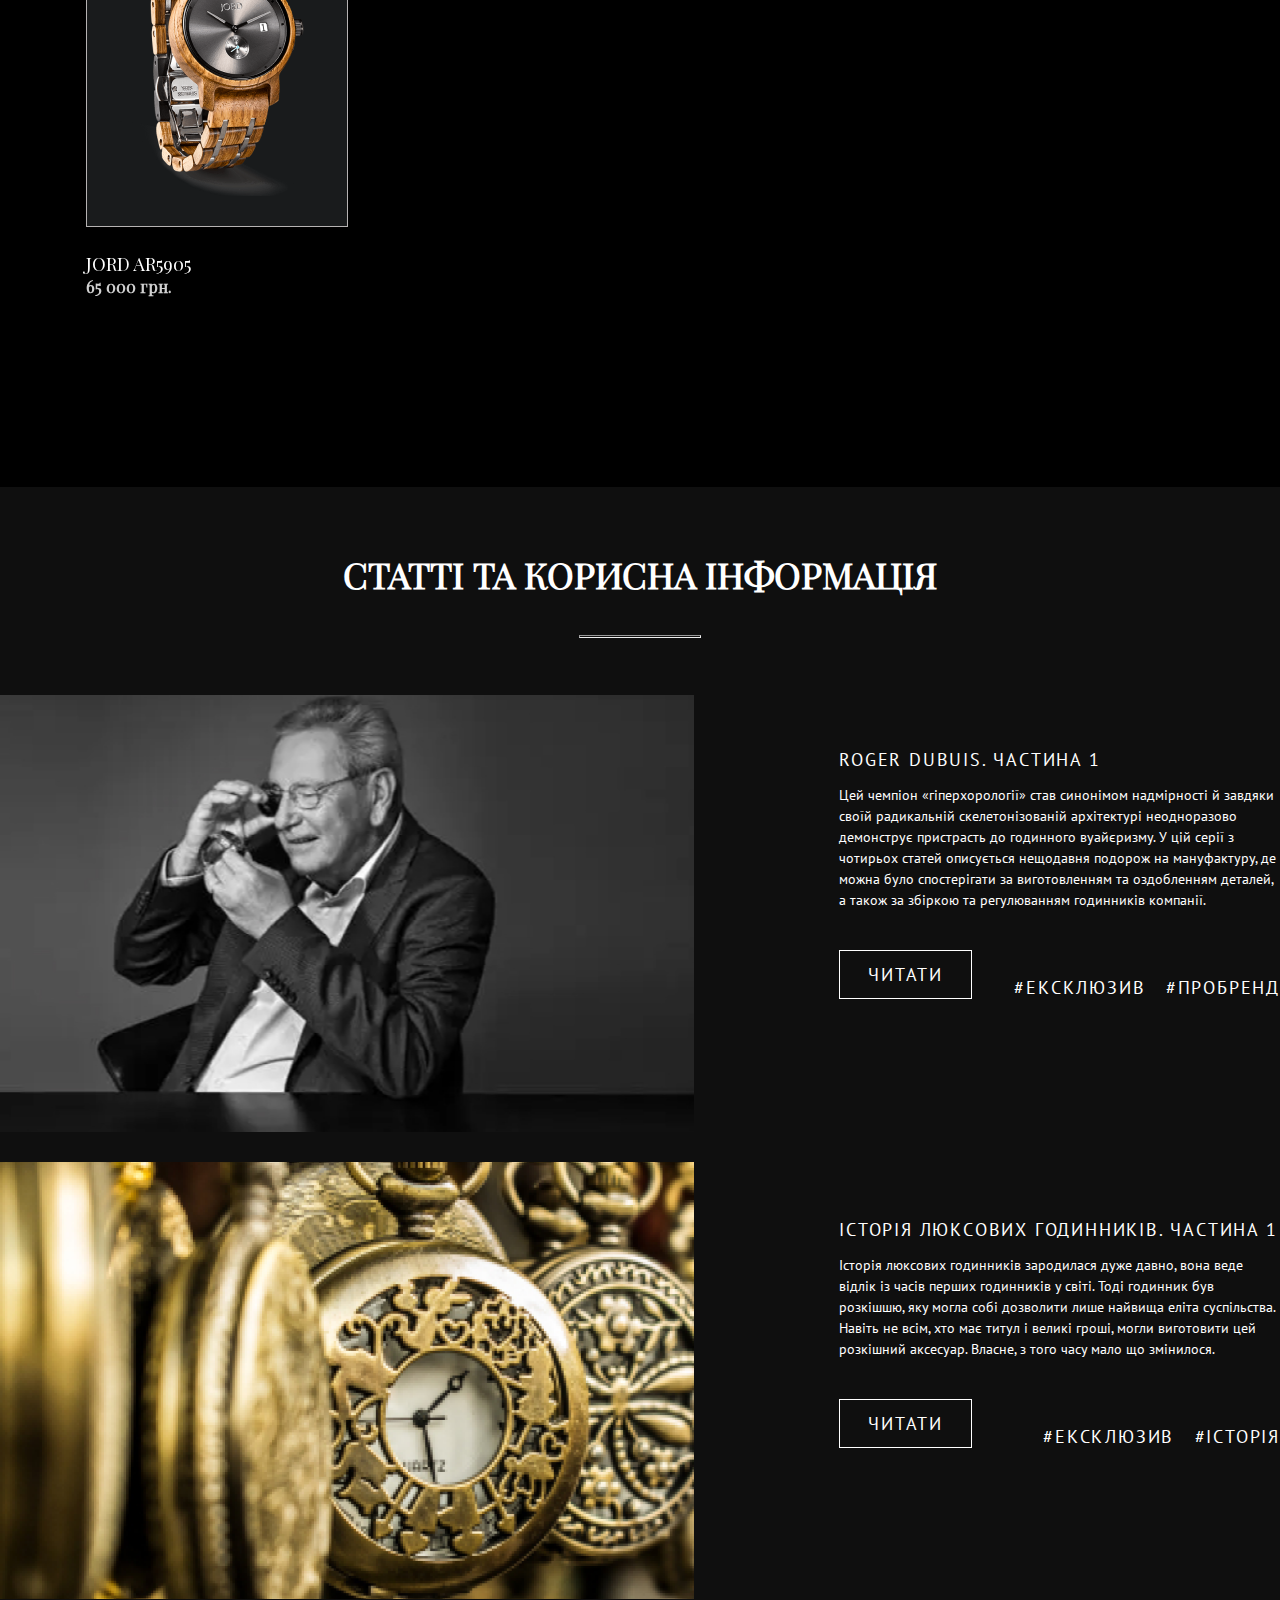
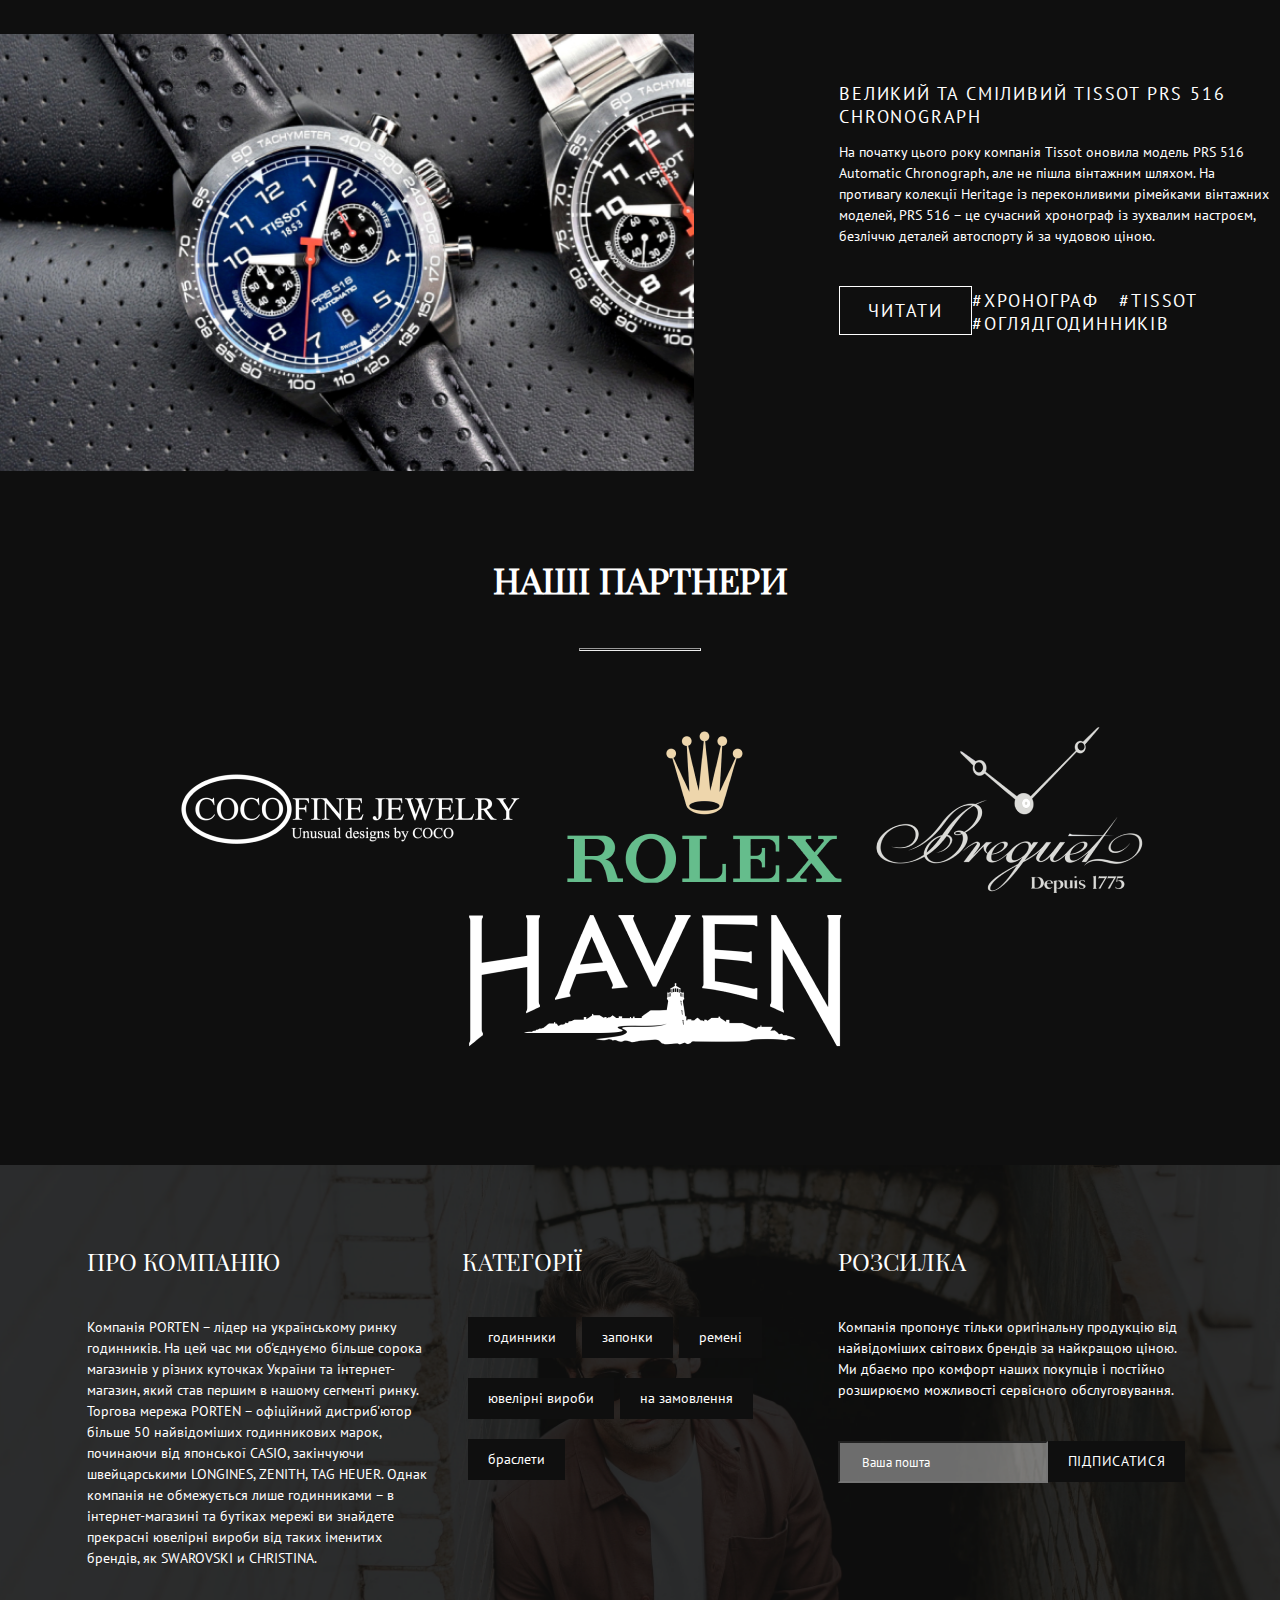
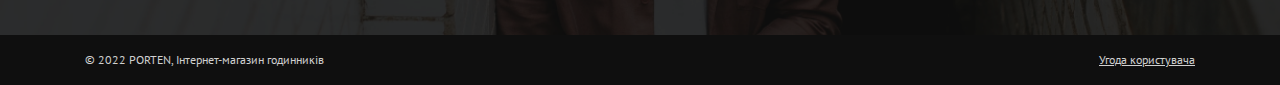
==== commit 093531df: "попытка включить слайдер блок 2" ====
--- a/index.html
+++ b/index.html
@@ -8,8 +8,8 @@
     <link rel="icon" type="image/png" sizes="16x16" href="img/favicon/favicon-16x16.png">
     <meta name="viewport" content="width=device-width, initial-scale=1.0">
     <link rel="stylesheet" href="./css/reset.css">
-    <!-- <link rel="stylesheet" href="https://cdn.jsdelivr.net/npm/swiper@8/swiper-bundle.min.css"/>
-    <script src="https://cdn.jsdelivr.net/npm/swiper@8/swiper-bundle.min.js"></script> -->
+     
+    <link rel="stylesheet" href="https://cdn.jsdelivr.net/npm/swiper@8/swiper-bundle.min.css"/>
     <link rel="stylesheet" href="./css/style.css">
     <title>Document</title>
 </head>
@@ -18,7 +18,7 @@
         <div class="contact df aic">
             <img src="/img/block1/phone.svg" alt="phone">
             <p><a href="tell:88121234567">8 (812) 123-45-67</a>&nbsp; &nbsp; | &nbsp; &nbsp; Працюємо 7 днів на тиждень &nbsp; &nbsp; | &nbsp; &nbsp; 9:00 — 18:00</p>
-            <a class="enter df aic" href="">
+            <a class="enter df aic" href="#">
                 <img src="img/block1/arrow.svg" alt="arrow">
                 <p>Вхід / Реєстрація</p>
             </a>
@@ -31,13 +31,13 @@
                     </div>
                     <div class="list_find df jcsb">
                         <ul class="nav-menu df">
-                            <li><a href="">сподобалось</a></li>
-                            <li><a href="">Особистий кабінет</a></li>
-                            <li><a href="">налаштування</a></li>
+                            <li><a href="#">сподобалось</a></li>
+                            <li><a href="#">Особистий кабінет</a></li>
+                            <li><a href="#">налаштування</a></li>
                         </ul>
                         <div class="basket df aic jcsb">
-                            <a href=""><img src="./img/block1/busket.svg" alt="basket"></a>
-                            <a href=""><img src="./img/block1/find.svg" alt="find"></a>
+                            <a href="#"><img src="./img/block1/busket.svg" alt="basket"></a>
+                            <a href="#"><img src="./img/block1/find.svg" alt="find"></a>
                         </div>
                     </div>
                 </header>
@@ -68,12 +68,12 @@
             <div class="left_clock">
                 <div class="df fdc aic tac">
                     <h2>СЕЗОН 2021/22</h2>
-                    <hr color="#fff" width="120">
+                    <hr color="#fff" width="120" size="1">
                 </div>
                 <!-- Slider main container -->
-                <div class="swiper">
+                <div class="swiper slider_clock">
                     <!-- Additional required wrapper -->
-                    <div class="swiper-wrapper slider_clock df jcsb">
+                    <div class="swiper-wrapper df jcsb">
                     <!-- Slides -->
                         <div class="swiper-slide b2sl">
                             <div class="b2sl_pic_bg">
@@ -117,7 +117,7 @@
             <div class="right_pic df aic fdc jcfe">
                 <h2>Нова колекція</h2>
                 <hr color="#fff" width="120">
-                <a class="btn" href="">Каталог</a>
+                <a class="btn" href="#">Каталог</a>
             </div>
         </div>
 
@@ -126,7 +126,8 @@
 
 
         <div class="block3 df">
-            <div class="b3left"></div>
+            <div class="b3left">
+            </div>
             <div class="bl3right">
                 <div class="b3_right_content df fdc aic">
                     <h2>колекція 2018</h2>
@@ -248,16 +249,18 @@
 
 
     <div class="block5backgraund">
-        <div class="block5 df fdc">
-            <h2>СТАТТІ ТА КОРИСНА ІНФОРМАЦІЯ</h2>
-            <hr>
-            <div class="block5_1 df">
+        <div class="block5">
+            <div class="bl5title">
+              <h2>СТАТТІ ТА КОРИСНА ІНФОРМАЦІЯ</h2>
+              <hr>
+            </div>
+            <div class="bl5content df">
               <div class="bl5left bl5bcg1"></div>
               <div class="bl5right df fdc">
                   <h3 class="bl5title_txt_1">ROGER DUBUIS. ЧАСТИНА 1</h3>
                   <p>Цей чемпіон «гіперхорології» став синонімом надмірності й завдяки своїй радикальній скелетонізованій архітектурі неодноразово демонструє пристрасть до годинного вуайєризму. У цій серії з чотирьох статей описується нещодавня подорож на мануфактуру, де можна було спостерігати за виготовленням та оздобленням деталей, а також за збіркою та регулюванням годинників компанії.</p>
                   <div class="bl5btn_hash df jcsb aife">
-                      <a href="" class="btn">ЧИТАТИ</a>
+                      <a href="#" class="btn">ЧИТАТИ</a>
                       <h3>#ЕКСКЛЮЗИВ &nbsp; #ПРОБРЕНД</h3>
                   </div>
               </div>
@@ -268,15 +271,17 @@
         <!--                                      BLOCK 5/2                               -->
 
 
-        <div class="block5_2 df">
-            <div class="bl5left bl5bcg2"></div>
-            <div class="bl5right df fdc">
-                <h3 class="bl5title_txt_2">ІСТОРІЯ ЛЮКСОВИХ ГОДИННИКІВ. ЧАСТИНА 1</h3>
-                <p>Історія люксових годинників зародилася дуже давно, вона веде відлік із часів перших годинників у світі. Тоді годинник був розкішшю, яку могла собі дозволити лише найвища еліта суспільства. Навіть не всім, хто має титул і великі гроші, могли виготовити цей розкішний аксесуар. Власне, з того часу мало що змінилося.</p>
-                <div class="bl5btn_hash df jcsb aife">
-                    <a href="" class="btn">ЧИТАТИ</a>
-                    <h3>#ЕКСКЛЮЗИВ &nbsp; #ІСТОРІЯ</h3>
-                </div>
+        <div class="block5_2">
+            <div class="bl5content df">
+              <div class="bl5left bl5bcg2"></div>
+              <div class="bl5right df fdc">
+                  <h3 class="bl5title_txt_2">ІСТОРІЯ ЛЮКСОВИХ ГОДИННИКІВ. ЧАСТИНА 1</h3>
+                  <p>Історія люксових годинників зародилася дуже давно, вона веде відлік із часів перших годинників у світі. Тоді годинник був розкішшю, яку могла собі дозволити лише найвища еліта суспільства. Навіть не всім, хто має титул і великі гроші, могли виготовити цей розкішний аксесуар. Власне, з того часу мало що змінилося.</p>
+                  <div class="bl5btn_hash df jcsb aife">
+                      <a href="#" class="btn">ЧИТАТИ</a>
+                      <h3>#ЕКСКЛЮЗИВ &nbsp; #ІСТОРІЯ</h3>
+                  </div>
+              </div>
             </div>
         </div>
 
@@ -284,16 +289,18 @@
         <!--                                        BLOCK 5/3                                            -->
 
 
-            <div class="block5_3 df">
-                    <div class="bl5left bl5bcg3"></div>
-                    <div class="bl5right df fdc">
-                        <h3 class="bl5title_txt_3">ВЕЛИКИЙ ТА СМІЛИВИЙ TISSOT PRS 516 CHRONOGRAPH</h3>
-                        <p>На початку цього року компанія Tissot оновила модель PRS 516 Automatic Chronograph, але не пішла вінтажним шляхом. На противагу колекції Heritage із переконливими рімейками вінтажних моделей, PRS 516 – це сучасний хронограф із зухвалим настроєм, безліччю деталей автоспорту й за чудовою ціною.</p>
-                        <div class="bl5btn_hash df jcsb aife">
-                            <a href="" class="btn">ЧИТАТИ</a>
-                            <h3>#ХРОНОГРАФ &nbsp; #TISSOT &nbsp; #ОГЛЯДГОДИННИКІВ</h3>
-                        </div>
+            <div class="block5_3">
+                <div class="bl5content df">
+                <div class="bl5left bl5bcg3"></div>
+                <div class="bl5right df fdc">
+                    <h3 class="bl5title_txt_3">ВЕЛИКИЙ ТА СМІЛИВИЙ TISSOT PRS 516 CHRONOGRAPH</h3>
+                    <p>На початку цього року компанія Tissot оновила модель PRS 516 Automatic Chronograph, але не пішла вінтажним шляхом. На противагу колекції Heritage із переконливими рімейками вінтажних моделей, PRS 516 – це сучасний хронограф із зухвалим настроєм, безліччю деталей автоспорту й за чудовою ціною.</p>
+                    <div class="bl5btn_hash df jcsb aife">
+                        <a href="#" class="btn">ЧИТАТИ</a>
+                        <h3>#ХРОНОГРАФ &nbsp; #TISSOT &nbsp; #ОГЛЯДГОДИННИКІВ</h3>
                     </div>
+                </div>
+                </div>
             </div>
 
 
@@ -356,30 +363,36 @@
 
 
     </div>
+
+
+
     </div>
-  <script src="./js/index.js"></script>
-  <!-- <script>
+ 
+ <script src="https://cdn.jsdelivr.net/npm/swiper@8/swiper-bundle.min.js"></script>
+<script>
+    if (window.innerWidth <= 900) {
+
     const swiper = new Swiper('.swiper', {
-  // Optional parameters
-  direction: 'horizontal',
-  loop: true,
-
-  // If we need pagination
-  pagination: {
-    el: '.swiper-pagination',
-  },
-
-  // Navigation arrows
-  navigation: {
-    nextEl: '.swiper-button-next',
-    prevEl: '.swiper-button-prev',
-  },
-
-  // And if we need scrollbar
-  scrollbar: {
-    el: '.swiper-scrollbar',
-  },
-});
-  </script> -->
-</body>
+        // Optional parameters
+        direction: 'horizontal',
+        loop: true,
+
+        // If we need pagination
+        pagination: {
+            el: '.swiper-pagination',
+        },
+
+        // Navigation arrows
+        navigation: {
+            nextEl: '.swiper-button-next',
+            prevEl: '.swiper-button-prev',
+        },
+
+        // And if we need scrollbar
+        scrollbar: {
+            el: '.swiper-scrollbar',
+        },
+    });
+    }
+</script> 
 </html>--- a/css/style.css
+++ b/css/style.css
@@ -150,7 +150,7 @@
     text-transform: uppercase;
  }
 
-.nav-menu a:hover {
+.nav-list a:hover {
   color: white;
   transition: all .3s;
   background-color: #1F1F1F;
@@ -213,22 +213,25 @@
 .left_clock {
     max-width: 54.1666667%;
     width: 100%;
-    padding: 93px 80px;
+    padding: 92.5px 80px;
     box-sizing: border-box;
 }
 
-.left_clock > h2 {
+.left_clock  h2 {
     font-family: 'Playfair Display_700';
     font-style: normal;
     font-weight: 700;
     font-size: 36px;
-    line-height: 48px;
+    line-height: 39px;
     text-align: center;
     text-transform: uppercase;
 }
 
 .block2 hr {
     margin: 50px 0;
+    border: none;
+    height: 1px;
+    background-color: #ffffff;
 }
 
 .b2sl {
@@ -238,7 +241,7 @@
 
 .b2sl_pic_bg {
     background: #191B1C;
-    padding: 27px 22px 34px 23px ;
+    padding: 26px 22px 33px 23px ;
 }
 
 .b2sl_bot {
@@ -264,6 +267,22 @@
     margin: 30px 0;
 }
 
+@media screen and (max-width: 1800px){
+    .block2{flex-direction: column; align-items: center;}
+    .left_clock{ max-width: 900px; padding: 30px; margin-bottom: 35px;}
+    .right_pic{min-height: 700px; width: 100%;}
+}
+
+/* При инициализации слайдера */
+@media screen and (max-width: 900px){
+    .b2sl_pic_bg {
+        background: #191B1C;
+        padding: 26px 22px 33px 23px;
+        max-width: 400px;
+        margin: 0 auto;
+        text-align: center;
+    }
+}
 
 /*                                BLOCK 3                               */
 
@@ -410,15 +429,13 @@
 
 .block5 {
     padding-top: 63.32px;
-
-    
-}
-
-.block5 h2 {
+}
+
+.bl5title h2 {
     line-height: 48px;
 }
 
-.block5 hr {
+.bl5title hr {
     margin: 36.56px auto 56.97px;
  }
 .bl5right p {
@@ -445,33 +462,31 @@
 
 /*                                  BLOCK 5/2                          */
 
-/* .block5_1, .block5_2, .block5_3{
-    flex-wrap: wrap;
-} */
+
+
+
 .block5_2 {
     padding-top: 30px;
 }
-
 .bl5left {
     width: 989px;
     height: 437px;
     margin-right: 145px;
-}
-
+    /* background-position: center;
+    background-repeat:no-repeat ; */
+}
 .bl5bcg2{
-    background: url(../img/block4/photo2.png) center;
-}
-
+    background: url(../img/block4/photo2.png);
+}
+.bl5title_txt_2 {margin-top: 56px;}
 
 /*                                  BLOCK 5/3                                 */
 .block5_3 {
     padding-top: 35px;
 }
-
 .bl5bcg3 {
-    background: url(../img/block4/photo3.png) center;
-}
-
+    background-image: url(../img/block4/photo3.png);
+}
 .bl5title_txt_1 {margin-top: 53px;}
 .bl5title_txt_2 {margin-top: 56px;}
 .bl5title_txt_3 {margin-top: 48px;}
@@ -493,7 +508,7 @@
 }
 
 .partner > a {
-  padding: 0 15px 0 15px;
+    padding-left: 30px;
 }
 
 
@@ -608,30 +623,6 @@
     text-decoration-line: underline;
     color: #D0D0D0;
 
-}
-
-
-@media screen and (max-width: 1800px) {
-    .bl5right {
-        justify-content: flex-start;
-    }
-    .bl5btn_hash a{
-        margin-right: 30px;
-    }
-    .block5_1 {
-        flex-direction: column;
-        justify-content: center;
-        padding: 0px 15px;
-    }
-    footer{
-        flex-wrap: wrap;
-    }
-    footer > div{
-        margin-bottom: 25px;
-    }
-    .bl5left {
-        margin-right: 70px;
-    }
 }
 
 
@@ -648,6 +639,14 @@
     
 }
 
+@media screen and (max-width: 1050px){
+    footer{
+        flex-wrap: wrap;
+    }
+    .footer > div{
+        margin-bottom: 25px;
+    }
+}
 
 
 
@@ -675,28 +674,8 @@
         padding: 8px 0;
         text-align: left;
     }
-    footer{
-        flex-wrap: wrap;
-    }
-    footer > div{
-        margin-bottom: 25px;
-    }
-    .bl5left {
-        margin-right: 70px;
-    }
       
-
-
-    .partner {
-        padding: 100px 0px;
-    }
   }
-
-
-
-
-
-
   @media screen and (max-width: 560px){
 
   }
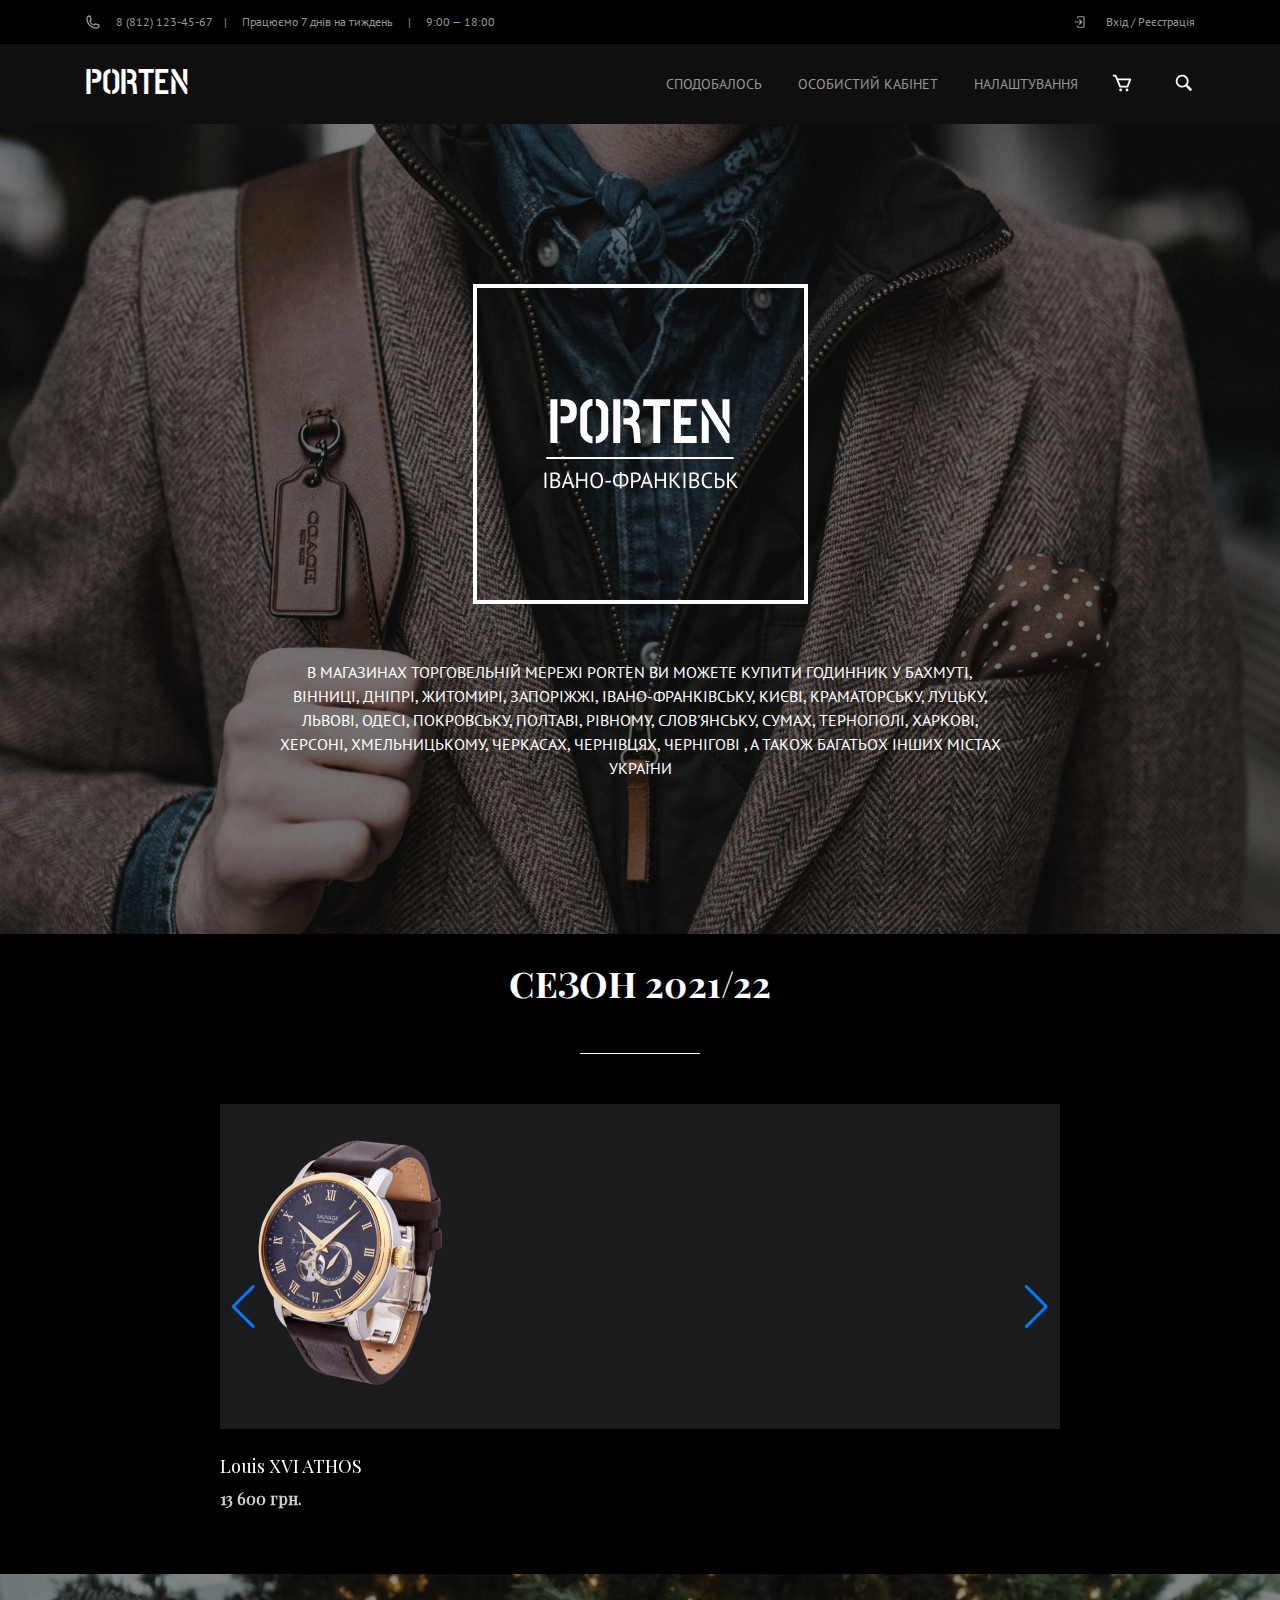
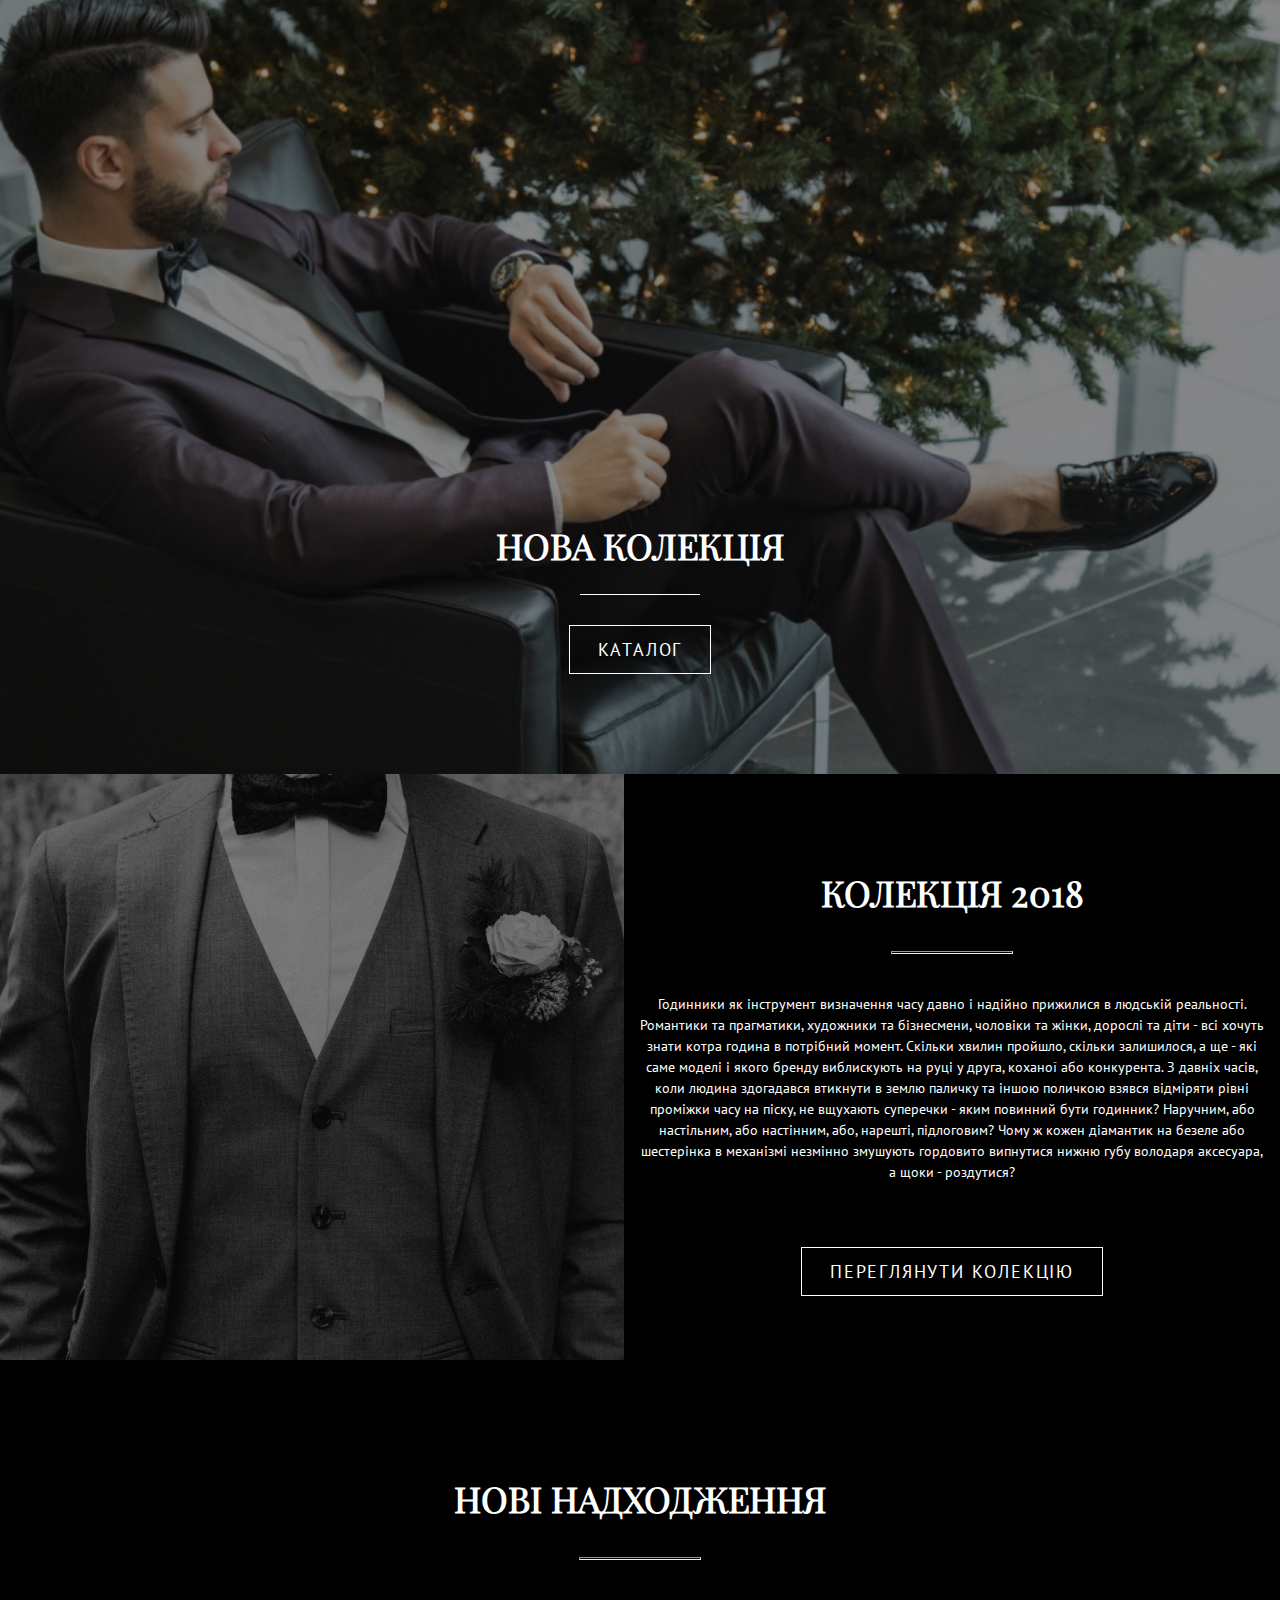
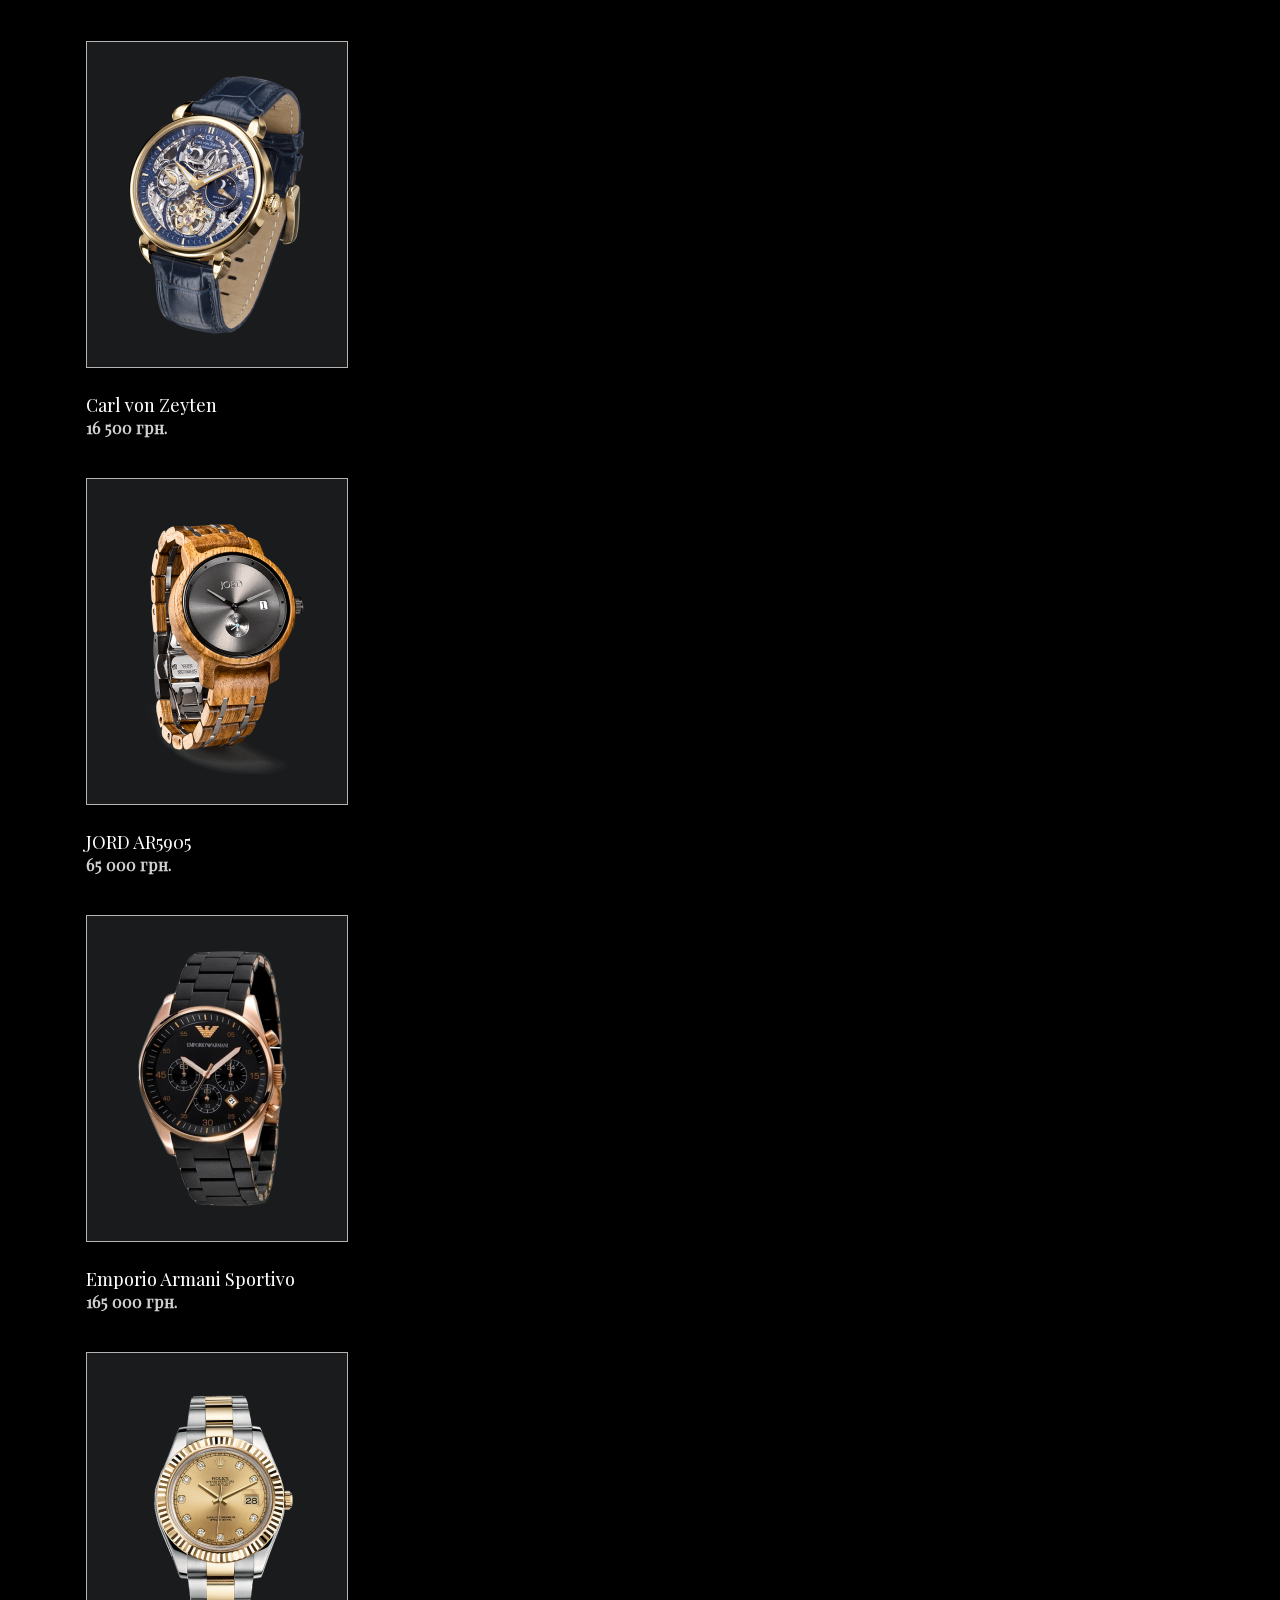
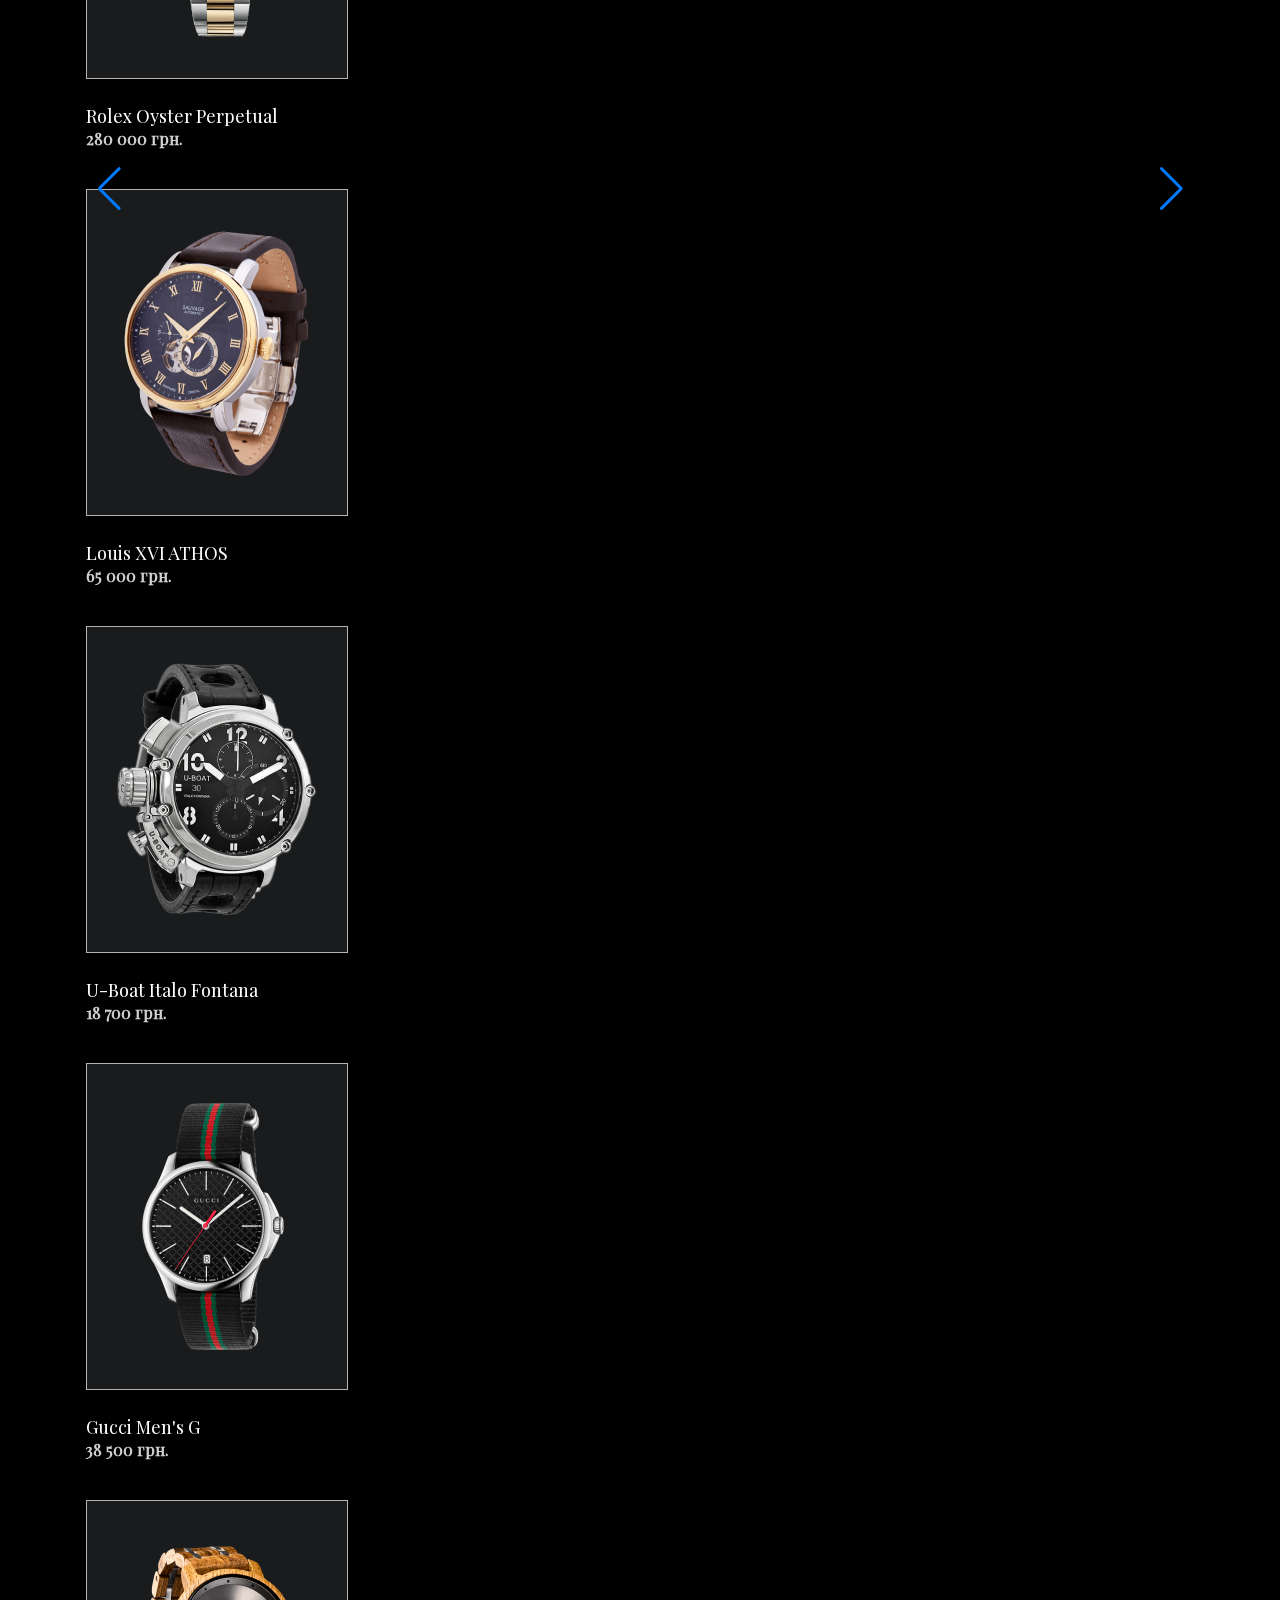
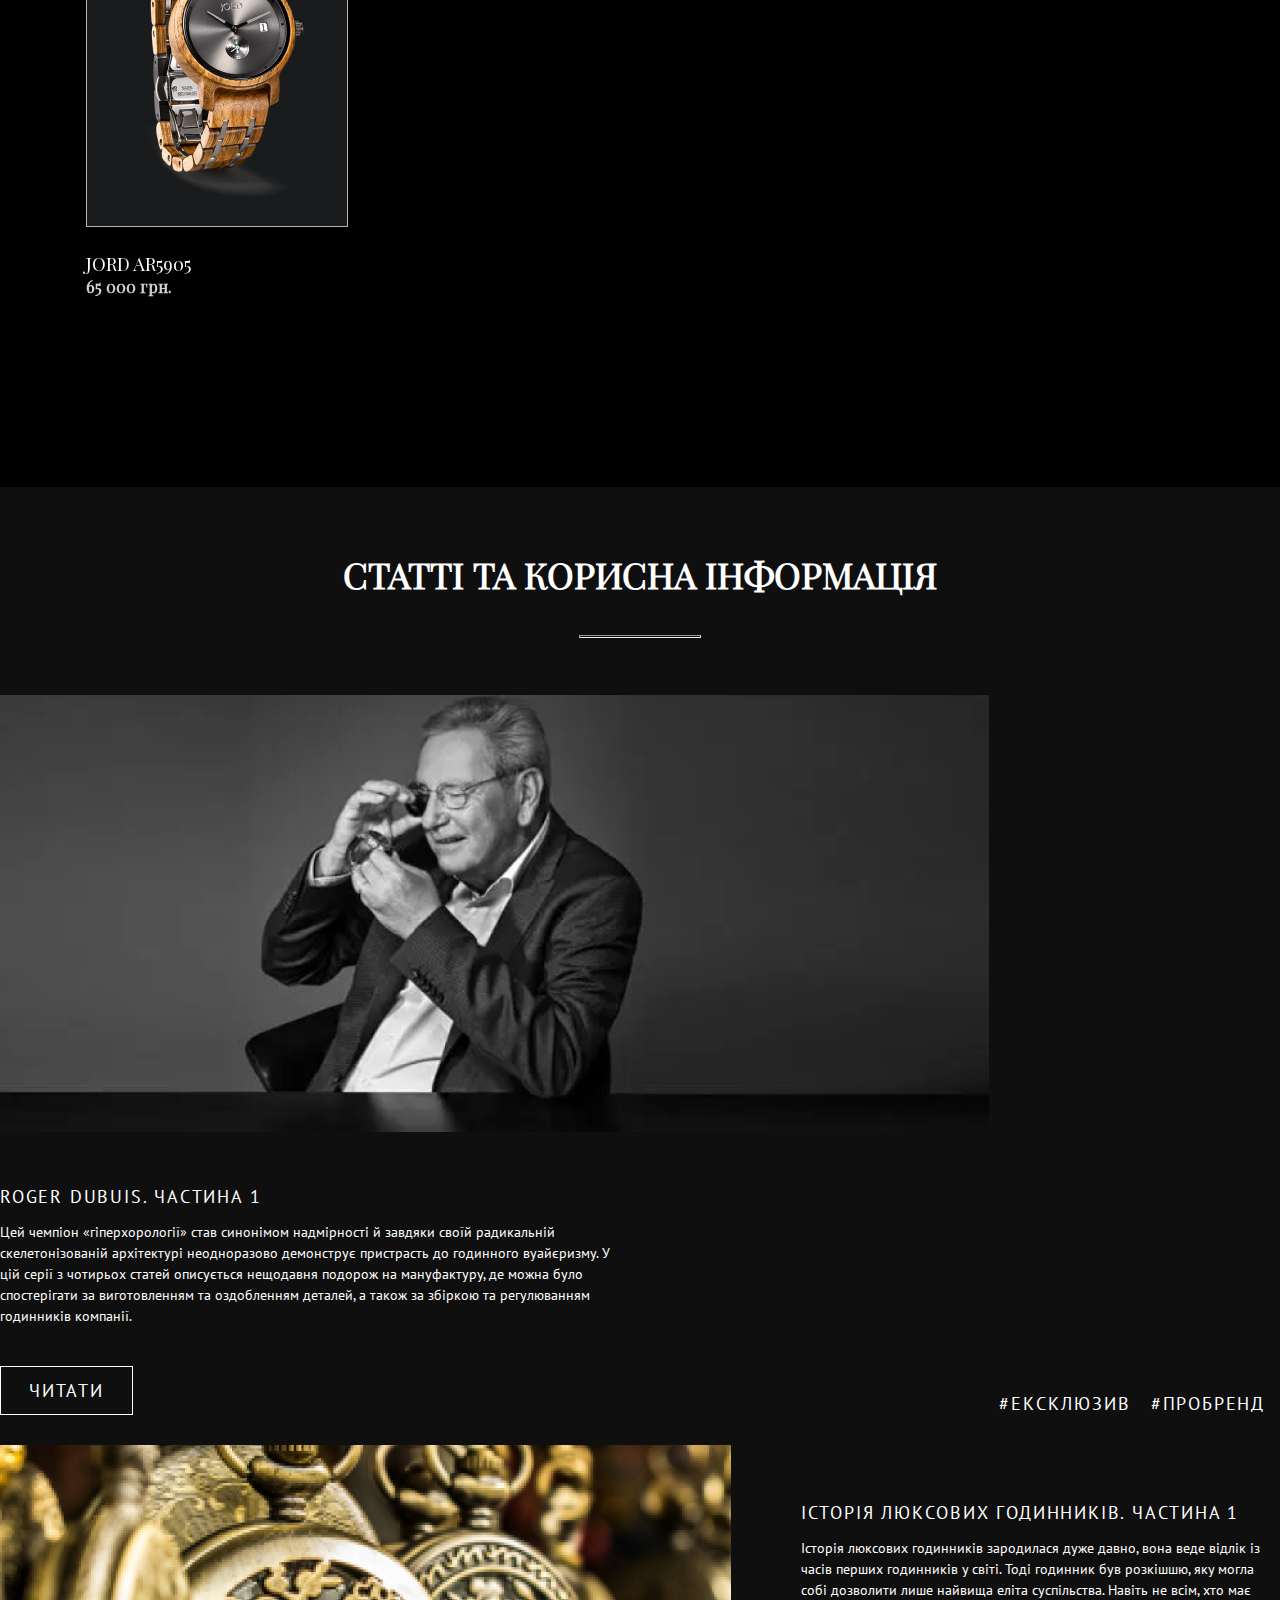
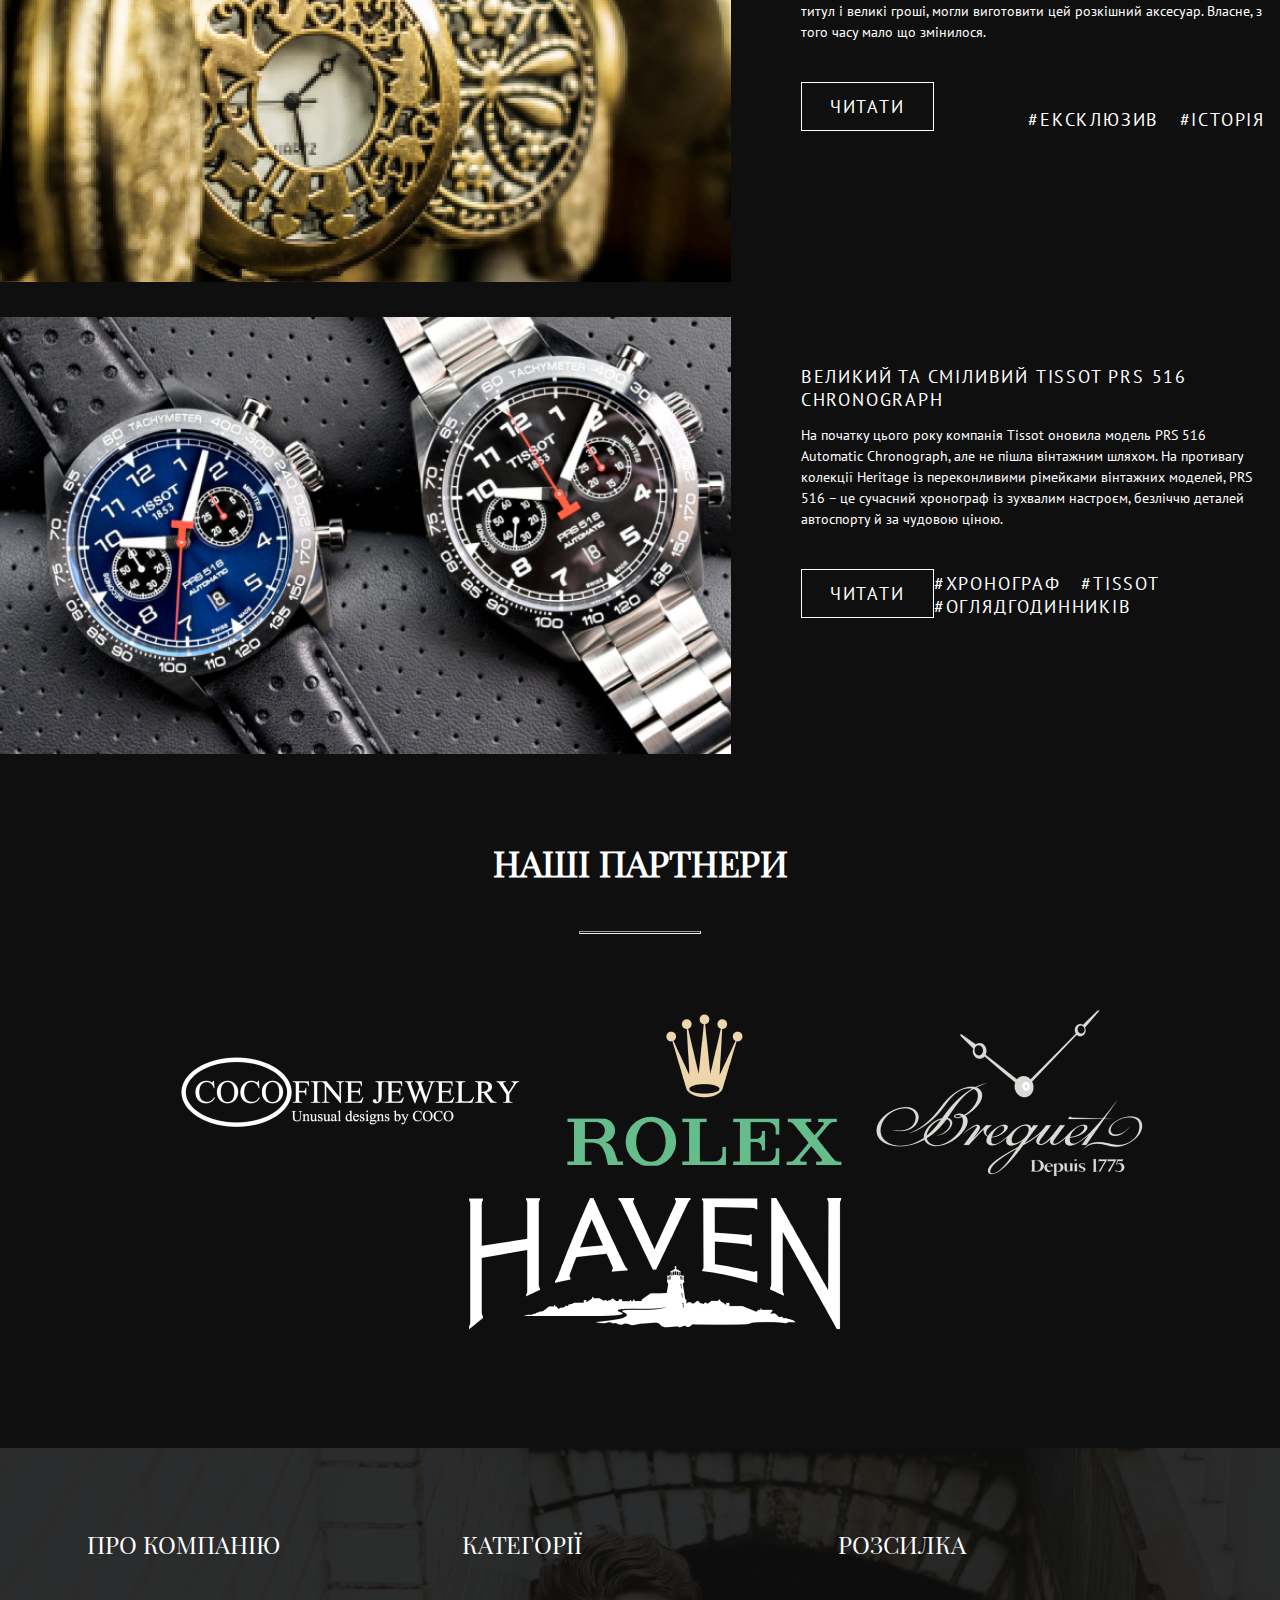
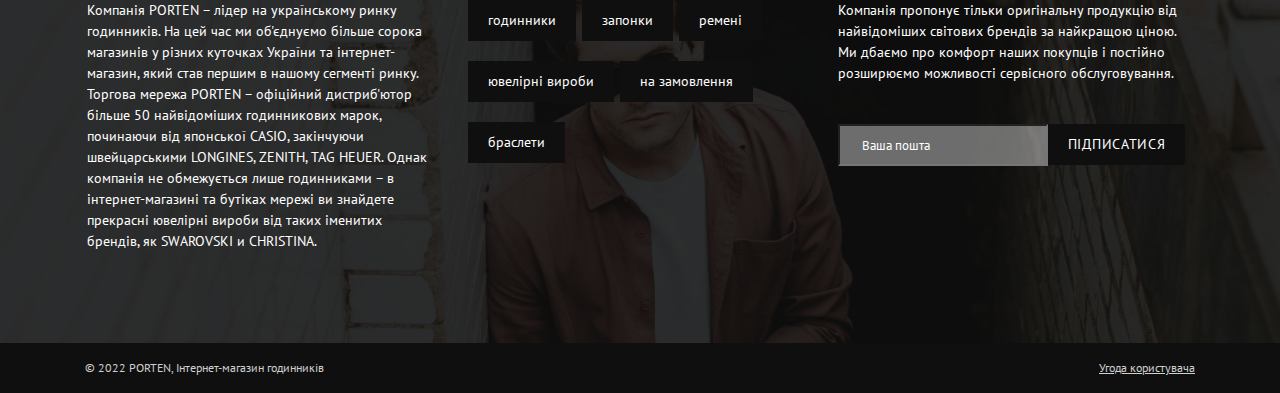
==== commit 77588148: "Merge branch 'main' of https://github.com/Mich5505/PORTEN" ====
--- a/index.html
+++ b/index.html
@@ -249,12 +249,10 @@
 
 
     <div class="block5backgraund">
-        <div class="block5">
-            <div class="bl5title">
-              <h2>СТАТТІ ТА КОРИСНА ІНФОРМАЦІЯ</h2>
-              <hr>
-            </div>
-            <div class="bl5content df">
+        <div class="block5 df fdc">
+            <h2>СТАТТІ ТА КОРИСНА ІНФОРМАЦІЯ</h2>
+            <hr>
+            <div class="block5_1 df">
               <div class="bl5left bl5bcg1"></div>
               <div class="bl5right df fdc">
                   <h3 class="bl5title_txt_1">ROGER DUBUIS. ЧАСТИНА 1</h3>
@@ -271,17 +269,15 @@
         <!--                                      BLOCK 5/2                               -->
 
 
-        <div class="block5_2">
-            <div class="bl5content df">
-              <div class="bl5left bl5bcg2"></div>
-              <div class="bl5right df fdc">
-                  <h3 class="bl5title_txt_2">ІСТОРІЯ ЛЮКСОВИХ ГОДИННИКІВ. ЧАСТИНА 1</h3>
-                  <p>Історія люксових годинників зародилася дуже давно, вона веде відлік із часів перших годинників у світі. Тоді годинник був розкішшю, яку могла собі дозволити лише найвища еліта суспільства. Навіть не всім, хто має титул і великі гроші, могли виготовити цей розкішний аксесуар. Власне, з того часу мало що змінилося.</p>
-                  <div class="bl5btn_hash df jcsb aife">
-                      <a href="#" class="btn">ЧИТАТИ</a>
-                      <h3>#ЕКСКЛЮЗИВ &nbsp; #ІСТОРІЯ</h3>
-                  </div>
-              </div>
+        <div class="block5_2 df">
+            <div class="bl5left bl5bcg2"></div>
+            <div class="bl5right df fdc">
+                <h3 class="bl5title_txt_2">ІСТОРІЯ ЛЮКСОВИХ ГОДИННИКІВ. ЧАСТИНА 1</h3>
+                <p>Історія люксових годинників зародилася дуже давно, вона веде відлік із часів перших годинників у світі. Тоді годинник був розкішшю, яку могла собі дозволити лише найвища еліта суспільства. Навіть не всім, хто має титул і великі гроші, могли виготовити цей розкішний аксесуар. Власне, з того часу мало що змінилося.</p>
+                <div class="bl5btn_hash df jcsb aife">
+                    <a href="#" class="btn">ЧИТАТИ</a>
+                    <h3>#ЕКСКЛЮЗИВ &nbsp; #ІСТОРІЯ</h3>
+                </div>
             </div>
         </div>
 
@@ -289,18 +285,16 @@
         <!--                                        BLOCK 5/3                                            -->
 
 
-            <div class="block5_3">
-                <div class="bl5content df">
-                <div class="bl5left bl5bcg3"></div>
-                <div class="bl5right df fdc">
-                    <h3 class="bl5title_txt_3">ВЕЛИКИЙ ТА СМІЛИВИЙ TISSOT PRS 516 CHRONOGRAPH</h3>
-                    <p>На початку цього року компанія Tissot оновила модель PRS 516 Automatic Chronograph, але не пішла вінтажним шляхом. На противагу колекції Heritage із переконливими рімейками вінтажних моделей, PRS 516 – це сучасний хронограф із зухвалим настроєм, безліччю деталей автоспорту й за чудовою ціною.</p>
-                    <div class="bl5btn_hash df jcsb aife">
-                        <a href="#" class="btn">ЧИТАТИ</a>
-                        <h3>#ХРОНОГРАФ &nbsp; #TISSOT &nbsp; #ОГЛЯДГОДИННИКІВ</h3>
+            <div class="block5_3 df">
+                    <div class="bl5left bl5bcg3"></div>
+                    <div class="bl5right df fdc">
+                        <h3 class="bl5title_txt_3">ВЕЛИКИЙ ТА СМІЛИВИЙ TISSOT PRS 516 CHRONOGRAPH</h3>
+                        <p>На початку цього року компанія Tissot оновила модель PRS 516 Automatic Chronograph, але не пішла вінтажним шляхом. На противагу колекції Heritage із переконливими рімейками вінтажних моделей, PRS 516 – це сучасний хронограф із зухвалим настроєм, безліччю деталей автоспорту й за чудовою ціною.</p>
+                        <div class="bl5btn_hash df jcsb aife">
+                            <a href="#" class="btn">ЧИТАТИ</a>
+                            <h3>#ХРОНОГРАФ &nbsp; #TISSOT &nbsp; #ОГЛЯДГОДИННИКІВ</h3>
+                        </div>
                     </div>
-                </div>
-                </div>
             </div>
 
 
@@ -363,9 +357,6 @@
 
 
     </div>
-
-
-
     </div>
  
  <script src="https://cdn.jsdelivr.net/npm/swiper@8/swiper-bundle.min.js"></script>
--- a/css/style.css
+++ b/css/style.css
@@ -150,7 +150,7 @@
     text-transform: uppercase;
  }
 
-.nav-list a:hover {
+.nav-menu a:hover {
   color: white;
   transition: all .3s;
   background-color: #1F1F1F;
@@ -429,13 +429,15 @@
 
 .block5 {
     padding-top: 63.32px;
-}
-
-.bl5title h2 {
+
+    
+}
+
+.block5 h2 {
     line-height: 48px;
 }
 
-.bl5title hr {
+.block5 hr {
     margin: 36.56px auto 56.97px;
  }
 .bl5right p {
@@ -462,31 +464,33 @@
 
 /*                                  BLOCK 5/2                          */
 
-
-
-
+/* .block5_1, .block5_2, .block5_3{
+    flex-wrap: wrap;
+} */
 .block5_2 {
     padding-top: 30px;
 }
+
 .bl5left {
     width: 989px;
     height: 437px;
     margin-right: 145px;
-    /* background-position: center;
-    background-repeat:no-repeat ; */
-}
+}
+
 .bl5bcg2{
-    background: url(../img/block4/photo2.png);
-}
-.bl5title_txt_2 {margin-top: 56px;}
+    background: url(../img/block4/photo2.png) center;
+}
+
 
 /*                                  BLOCK 5/3                                 */
 .block5_3 {
     padding-top: 35px;
 }
+
 .bl5bcg3 {
-    background-image: url(../img/block4/photo3.png);
-}
+    background: url(../img/block4/photo3.png) center;
+}
+
 .bl5title_txt_1 {margin-top: 53px;}
 .bl5title_txt_2 {margin-top: 56px;}
 .bl5title_txt_3 {margin-top: 48px;}
@@ -626,6 +630,29 @@
 }
 
 
+@media screen and (max-width: 1800px) {
+    .bl5right {
+        padding-right: 15px;
+    }
+    .block5_1 {
+        flex-direction: column;
+        justify-items: center;
+        /* text-align: center; */
+    }
+    
+
+    footer{
+        flex-wrap: wrap;
+    }
+    footer > div{
+        margin-bottom: 25px;
+    }
+    .bl5left {
+        margin-right: 70px;
+    }
+}
+
+
 
 @media screen and (max-width: 1250px){
     .header_backgraund, .contact{
@@ -639,14 +666,6 @@
     
 }
 
-@media screen and (max-width: 1050px){
-    footer{
-        flex-wrap: wrap;
-    }
-    .footer > div{
-        margin-bottom: 25px;
-    }
-}
 
 
 
@@ -673,6 +692,15 @@
         display: block;
         padding: 8px 0;
         text-align: left;
+    }
+    footer{
+        flex-wrap: wrap;
+    }
+    footer > div{
+        margin-bottom: 25px;
+    }
+    .bl5left {
+        margin-right: 70px;
     }
       
   }
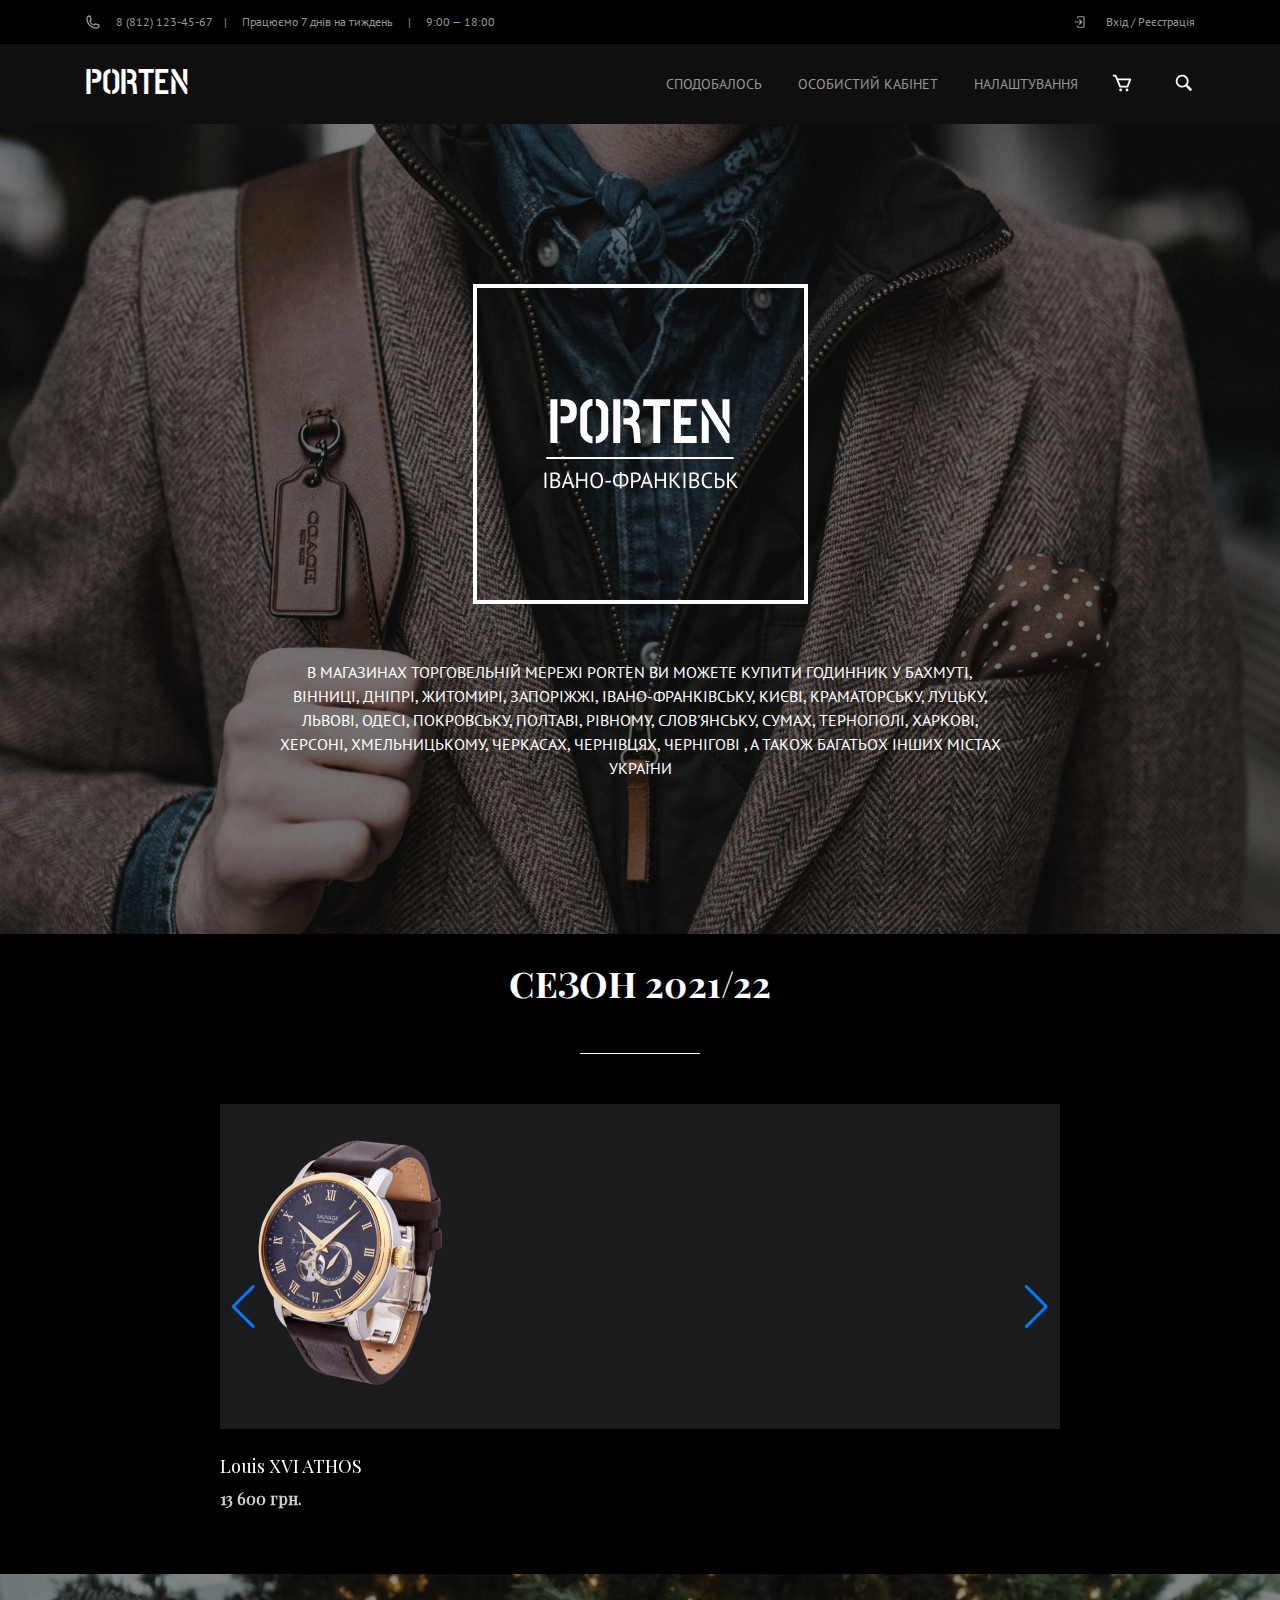
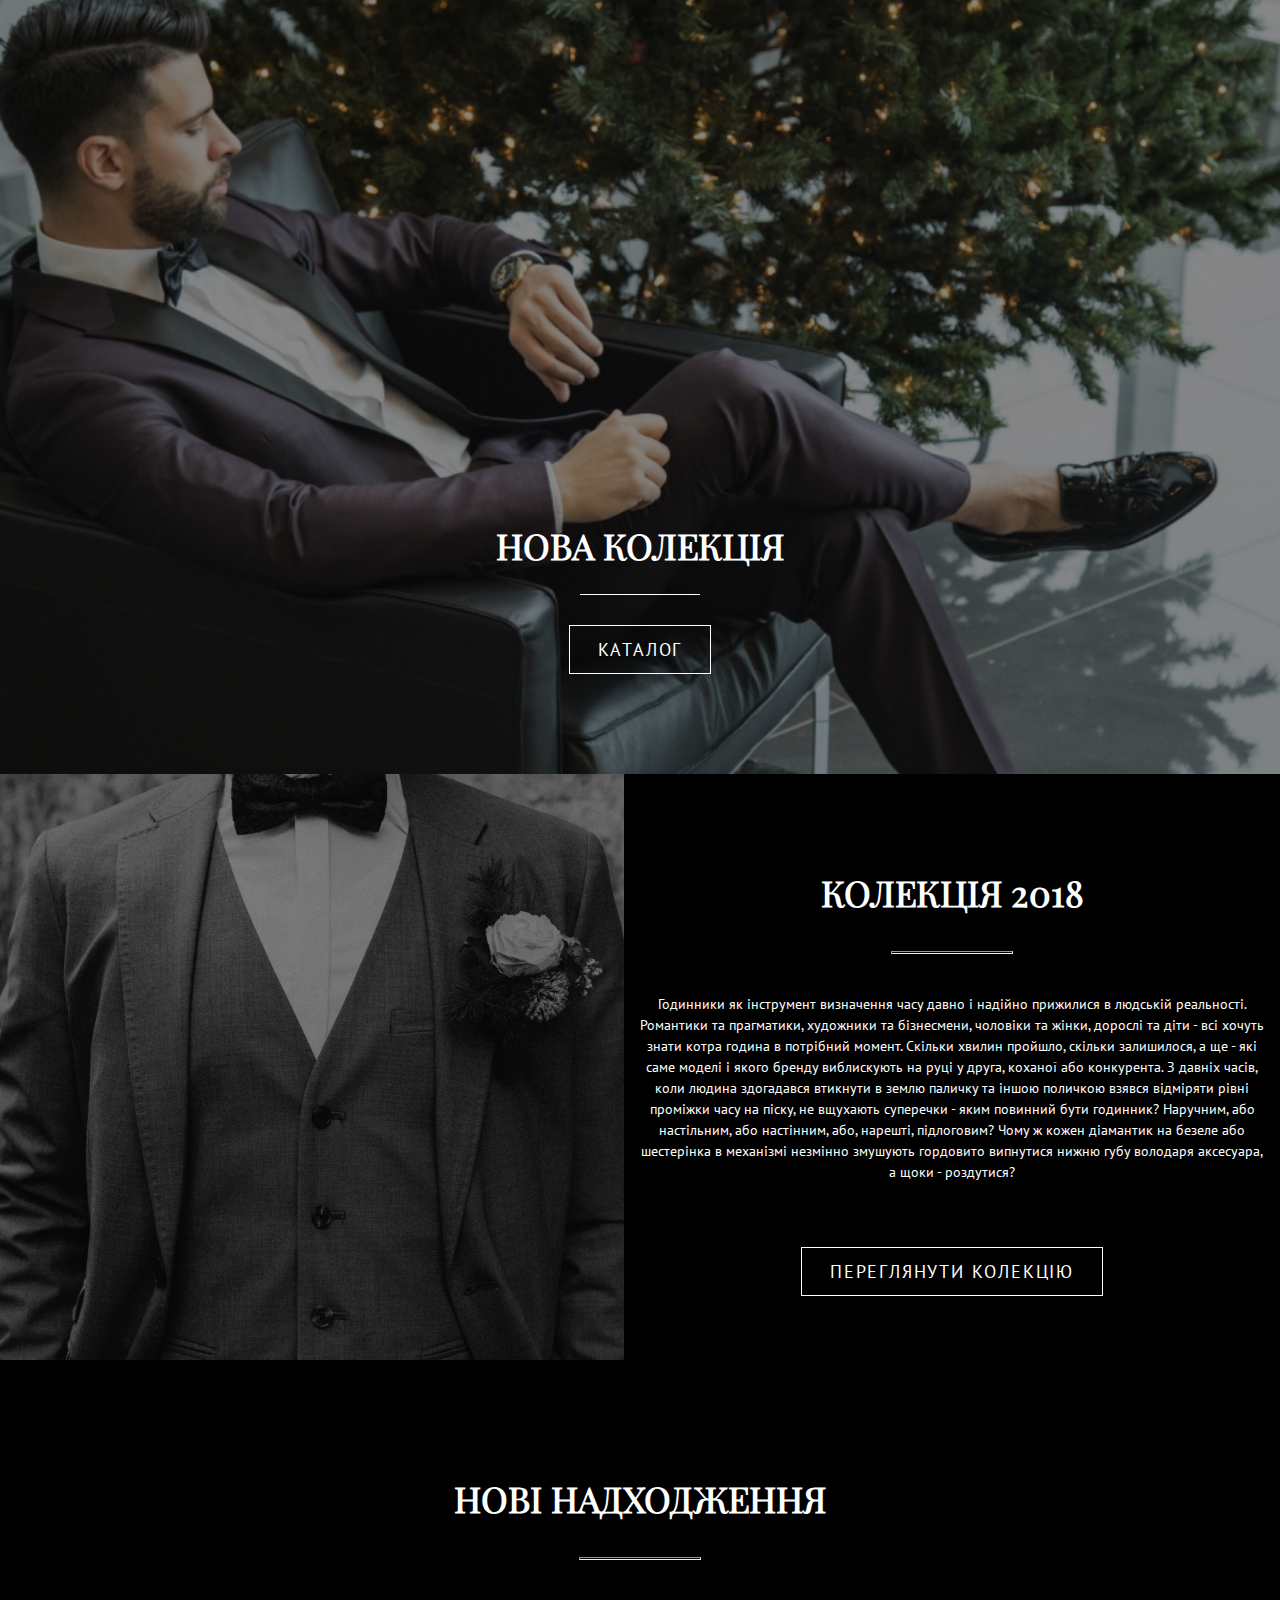
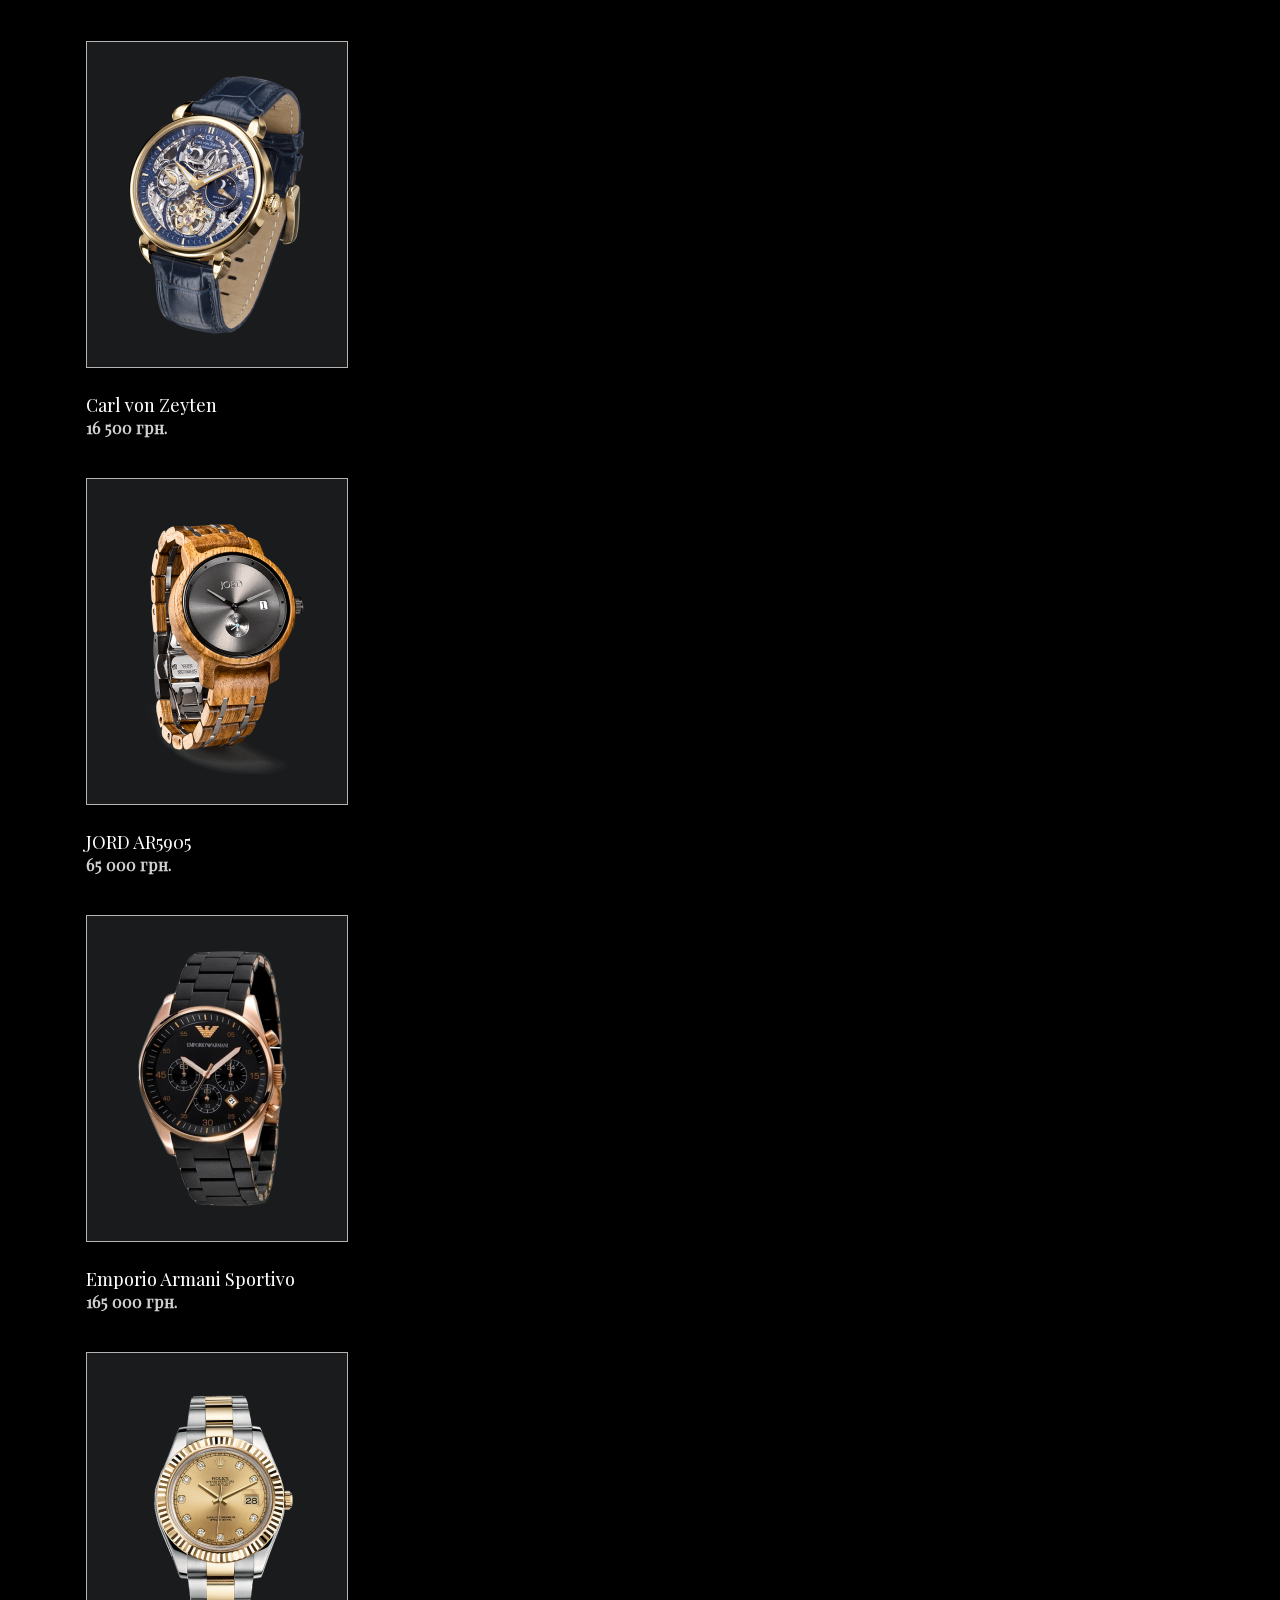
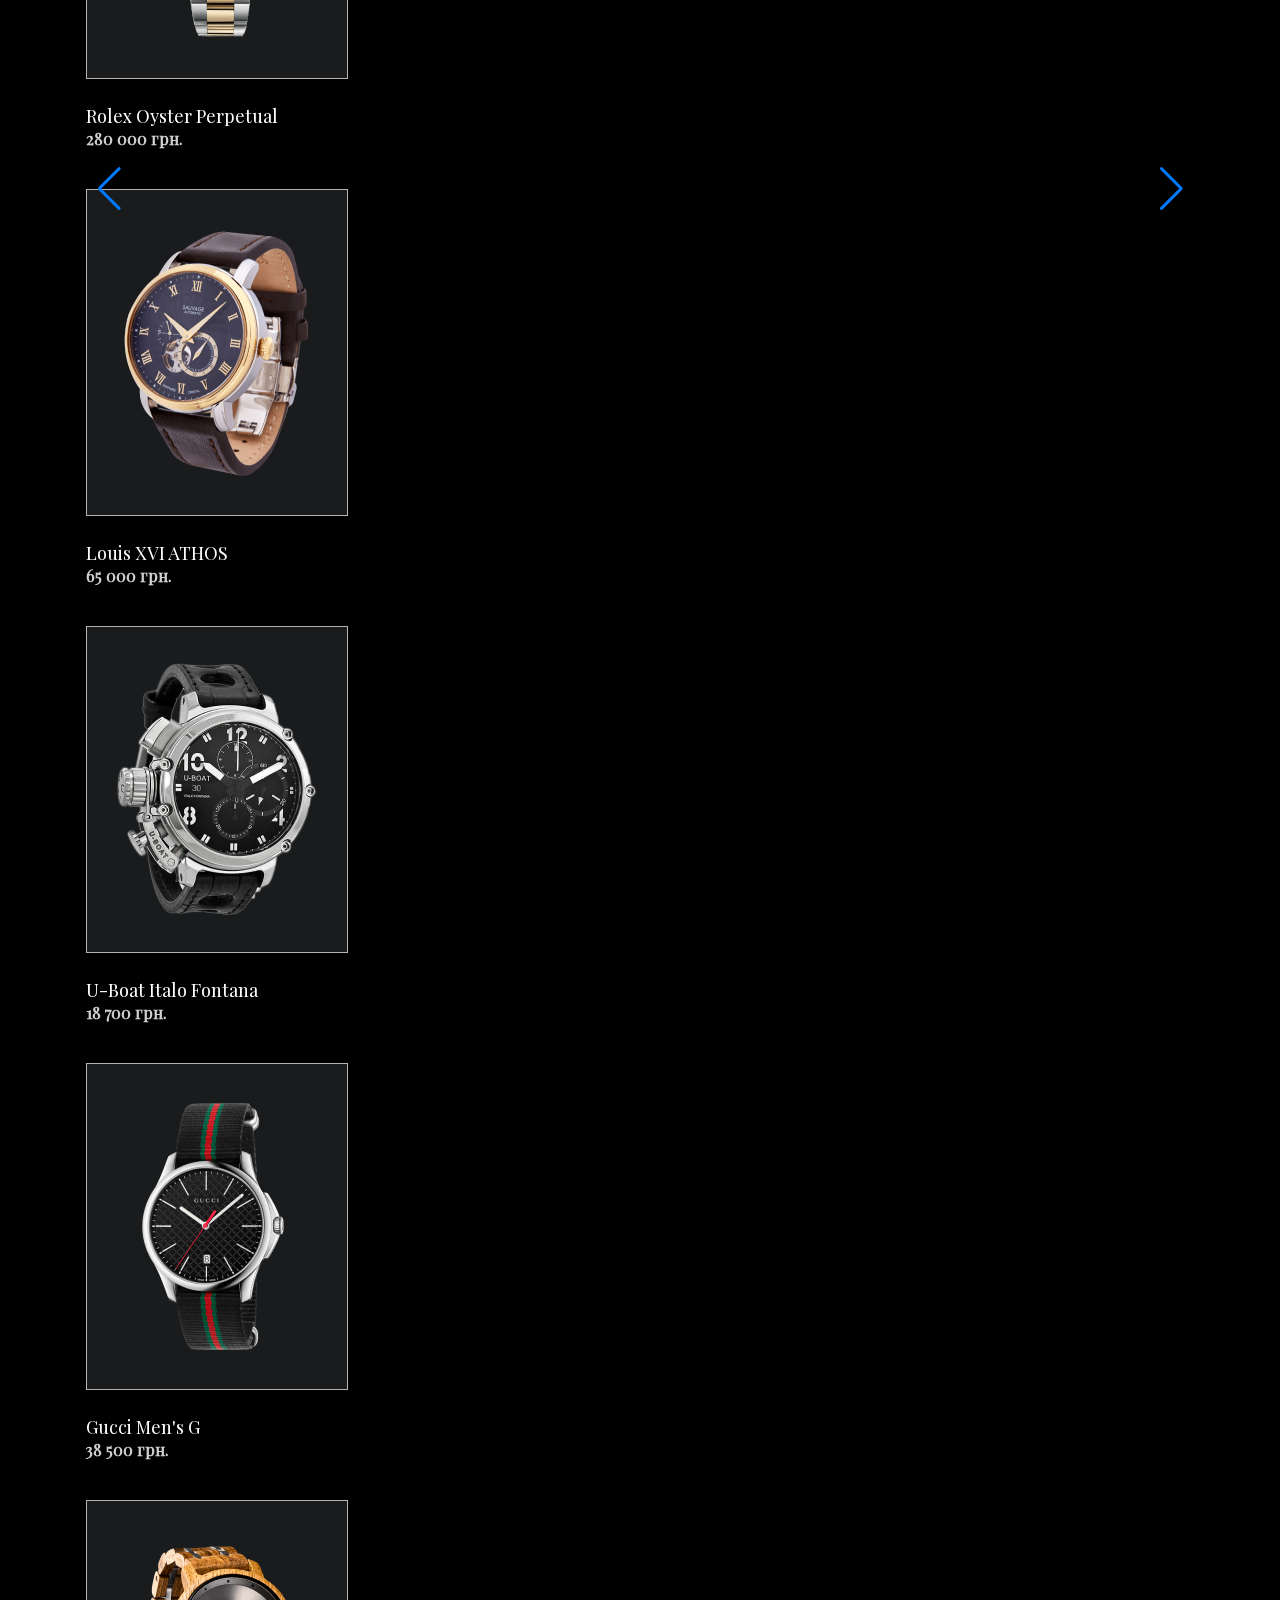
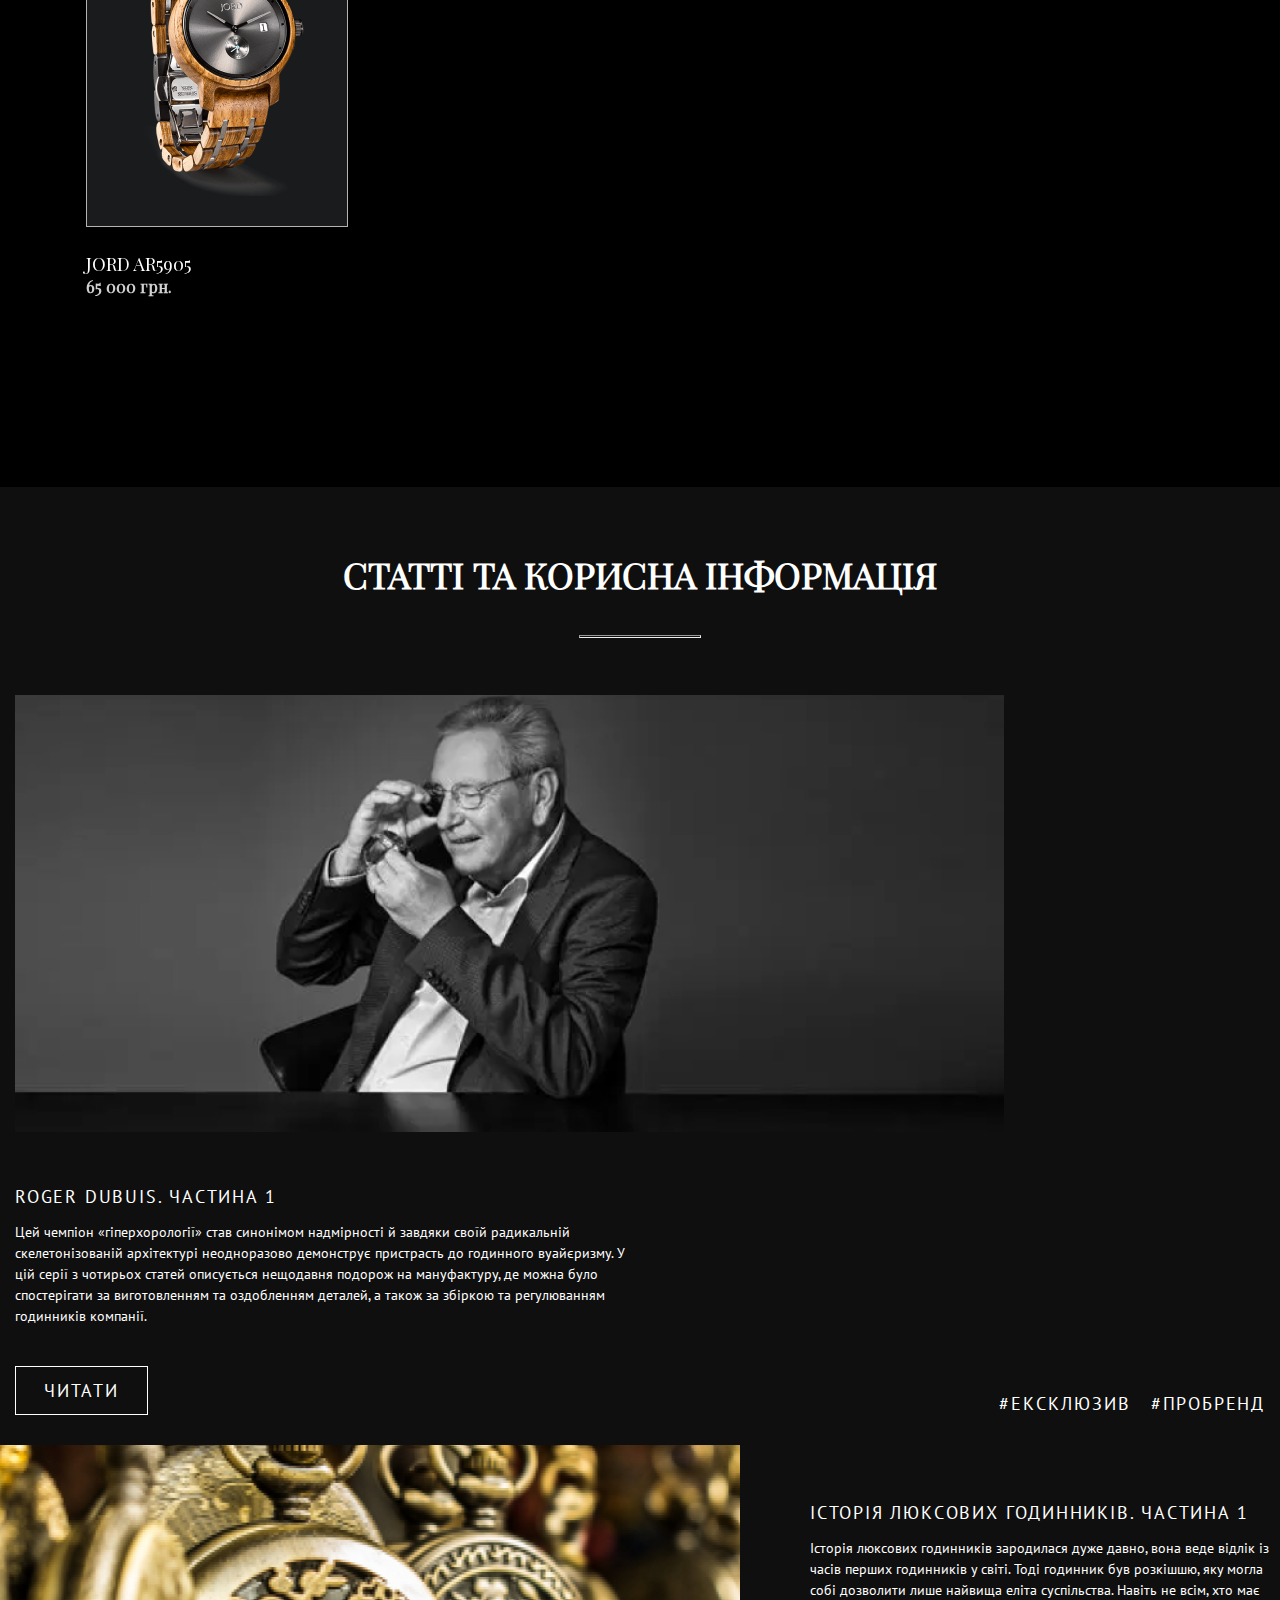
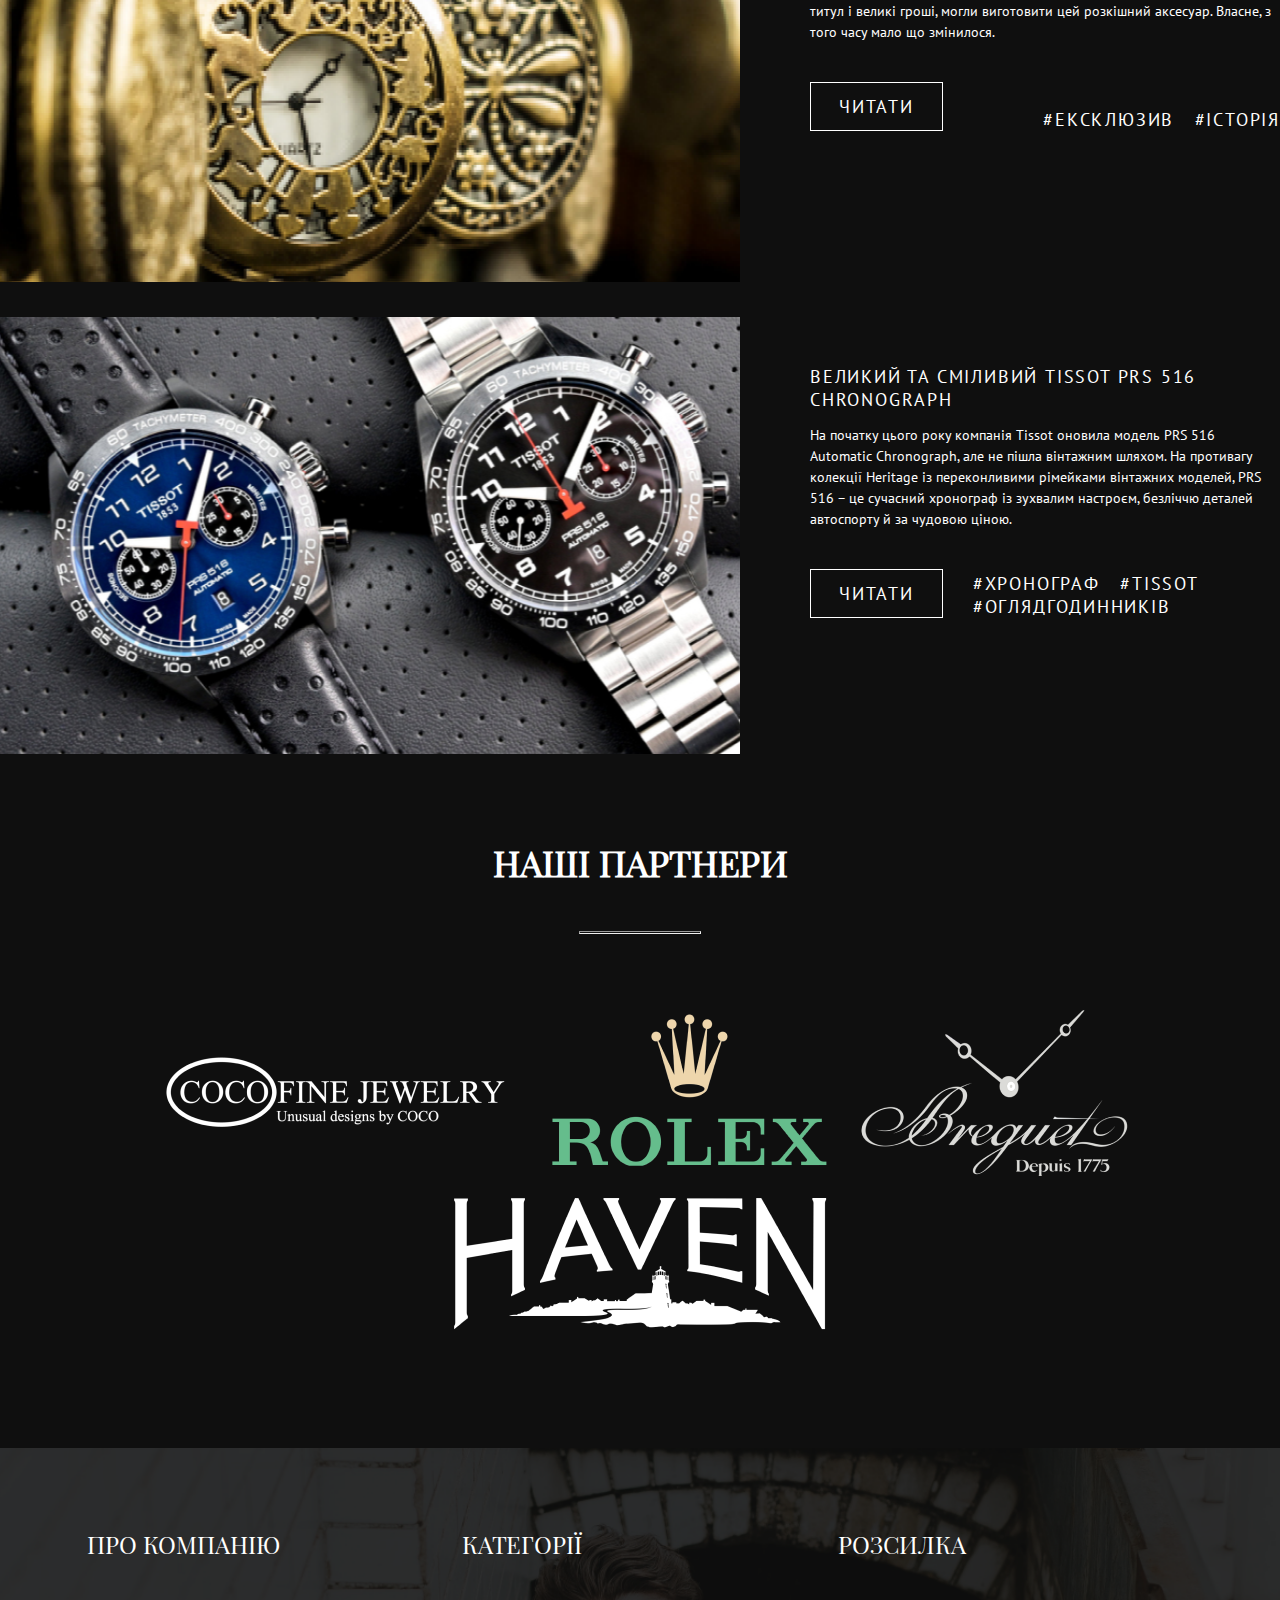
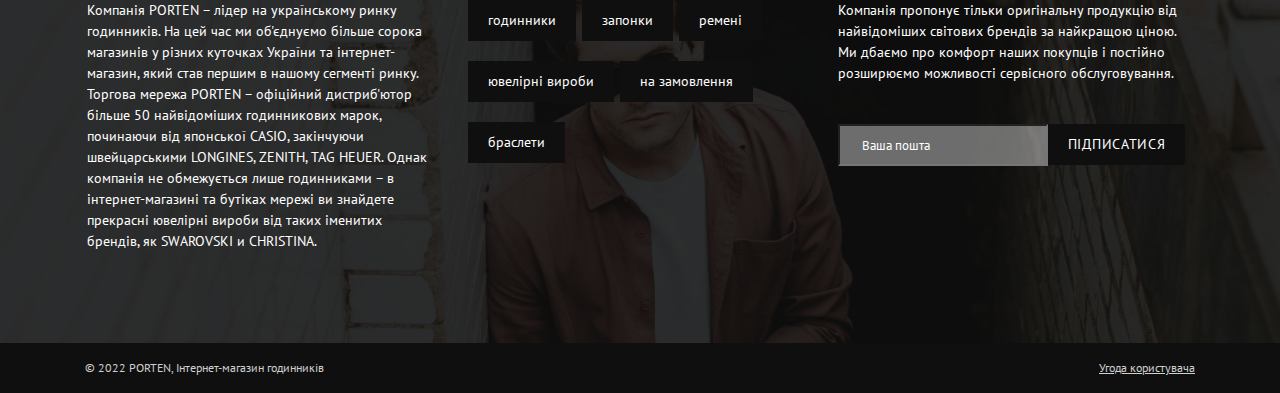
==== commit 10ae3ef7: "Merge branch 'main' of https://github.com/Mich5505/PORTEN into main" ====
--- a/index.html
+++ b/index.html
@@ -18,7 +18,7 @@
         <div class="contact df aic">
             <img src="/img/block1/phone.svg" alt="phone">
             <p><a href="tell:88121234567">8 (812) 123-45-67</a>&nbsp; &nbsp; | &nbsp; &nbsp; Працюємо 7 днів на тиждень &nbsp; &nbsp; | &nbsp; &nbsp; 9:00 — 18:00</p>
-            <a class="enter df aic" href="#">
+            <a class="enter df aic" href="">
                 <img src="img/block1/arrow.svg" alt="arrow">
                 <p>Вхід / Реєстрація</p>
             </a>
@@ -31,13 +31,13 @@
                     </div>
                     <div class="list_find df jcsb">
                         <ul class="nav-menu df">
-                            <li><a href="#">сподобалось</a></li>
-                            <li><a href="#">Особистий кабінет</a></li>
-                            <li><a href="#">налаштування</a></li>
+                            <li><a href="">сподобалось</a></li>
+                            <li><a href="">Особистий кабінет</a></li>
+                            <li><a href="">налаштування</a></li>
                         </ul>
                         <div class="basket df aic jcsb">
-                            <a href="#"><img src="./img/block1/busket.svg" alt="basket"></a>
-                            <a href="#"><img src="./img/block1/find.svg" alt="find"></a>
+                            <a href=""><img src="./img/block1/busket.svg" alt="basket"></a>
+                            <a href=""><img src="./img/block1/find.svg" alt="find"></a>
                         </div>
                     </div>
                 </header>
@@ -117,7 +117,7 @@
             <div class="right_pic df aic fdc jcfe">
                 <h2>Нова колекція</h2>
                 <hr color="#fff" width="120">
-                <a class="btn" href="#">Каталог</a>
+                <a class="btn" href="">Каталог</a>
             </div>
         </div>
 
@@ -126,8 +126,7 @@
 
 
         <div class="block3 df">
-            <div class="b3left">
-            </div>
+            <div class="b3left"></div>
             <div class="bl3right">
                 <div class="b3_right_content df fdc aic">
                     <h2>колекція 2018</h2>
@@ -258,7 +257,7 @@
                   <h3 class="bl5title_txt_1">ROGER DUBUIS. ЧАСТИНА 1</h3>
                   <p>Цей чемпіон «гіперхорології» став синонімом надмірності й завдяки своїй радикальній скелетонізованій архітектурі неодноразово демонструє пристрасть до годинного вуайєризму. У цій серії з чотирьох статей описується нещодавня подорож на мануфактуру, де можна було спостерігати за виготовленням та оздобленням деталей, а також за збіркою та регулюванням годинників компанії.</p>
                   <div class="bl5btn_hash df jcsb aife">
-                      <a href="#" class="btn">ЧИТАТИ</a>
+                      <a href="" class="btn">ЧИТАТИ</a>
                       <h3>#ЕКСКЛЮЗИВ &nbsp; #ПРОБРЕНД</h3>
                   </div>
               </div>
@@ -275,7 +274,7 @@
                 <h3 class="bl5title_txt_2">ІСТОРІЯ ЛЮКСОВИХ ГОДИННИКІВ. ЧАСТИНА 1</h3>
                 <p>Історія люксових годинників зародилася дуже давно, вона веде відлік із часів перших годинників у світі. Тоді годинник був розкішшю, яку могла собі дозволити лише найвища еліта суспільства. Навіть не всім, хто має титул і великі гроші, могли виготовити цей розкішний аксесуар. Власне, з того часу мало що змінилося.</p>
                 <div class="bl5btn_hash df jcsb aife">
-                    <a href="#" class="btn">ЧИТАТИ</a>
+                    <a href="" class="btn">ЧИТАТИ</a>
                     <h3>#ЕКСКЛЮЗИВ &nbsp; #ІСТОРІЯ</h3>
                 </div>
             </div>
@@ -291,7 +290,7 @@
                         <h3 class="bl5title_txt_3">ВЕЛИКИЙ ТА СМІЛИВИЙ TISSOT PRS 516 CHRONOGRAPH</h3>
                         <p>На початку цього року компанія Tissot оновила модель PRS 516 Automatic Chronograph, але не пішла вінтажним шляхом. На противагу колекції Heritage із переконливими рімейками вінтажних моделей, PRS 516 – це сучасний хронограф із зухвалим настроєм, безліччю деталей автоспорту й за чудовою ціною.</p>
                         <div class="bl5btn_hash df jcsb aife">
-                            <a href="#" class="btn">ЧИТАТИ</a>
+                            <a href="" class="btn">ЧИТАТИ</a>
                             <h3>#ХРОНОГРАФ &nbsp; #TISSOT &nbsp; #ОГЛЯДГОДИННИКІВ</h3>
                         </div>
                     </div>
--- a/css/style.css
+++ b/css/style.css
@@ -512,7 +512,7 @@
 }
 
 .partner > a {
-    padding-left: 30px;
+  padding: 0 15px 0 15px;
 }
 
 
@@ -632,15 +632,16 @@
 
 @media screen and (max-width: 1800px) {
     .bl5right {
-        padding-right: 15px;
+        justify-content: flex-start;
+    }
+    .bl5btn_hash a{
+        margin-right: 30px;
     }
     .block5_1 {
         flex-direction: column;
-        justify-items: center;
-        /* text-align: center; */
-    }
-    
-
+        justify-content: center;
+        padding: 0px 15px;
+    }
     footer{
         flex-wrap: wrap;
     }
@@ -703,7 +704,18 @@
         margin-right: 70px;
     }
       
+
+
+    .partner {
+        padding: 100px 0px;
+    }
   }
+
+
+
+
+
+
   @media screen and (max-width: 560px){
 
   }
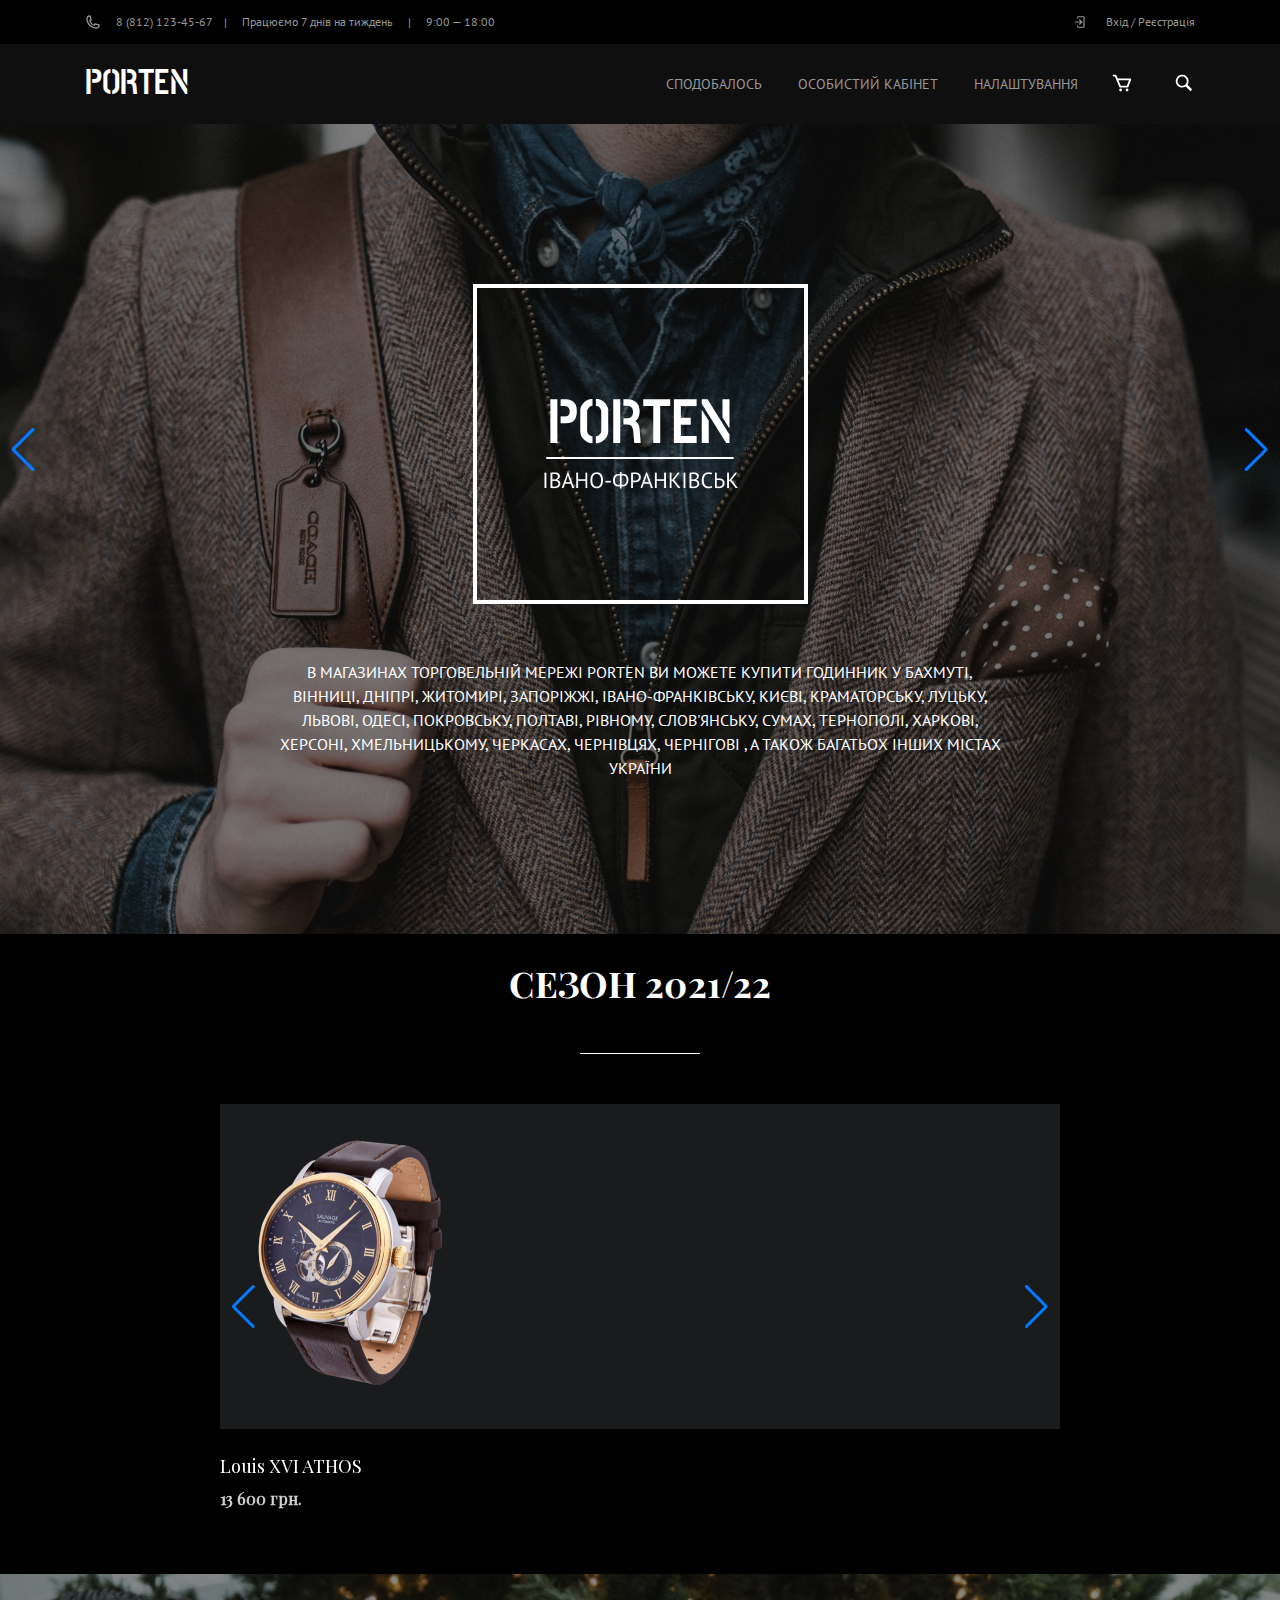
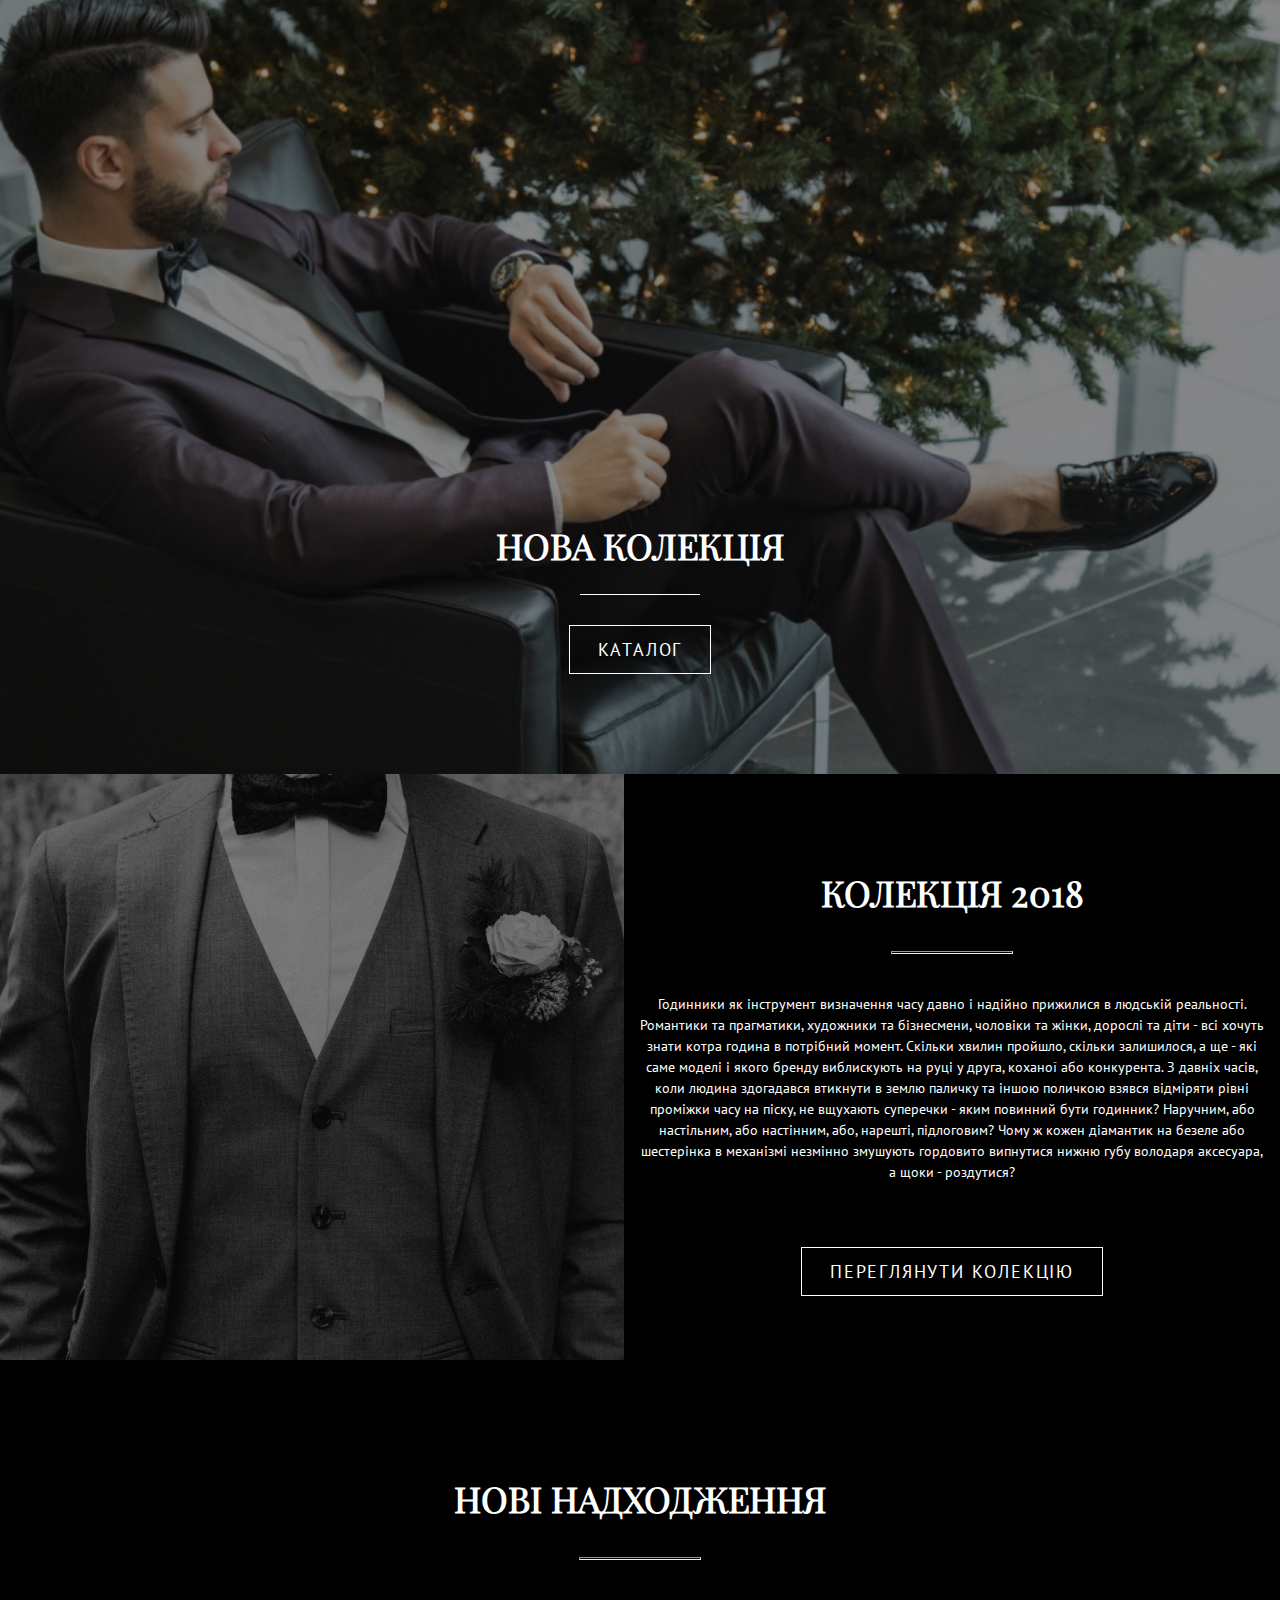
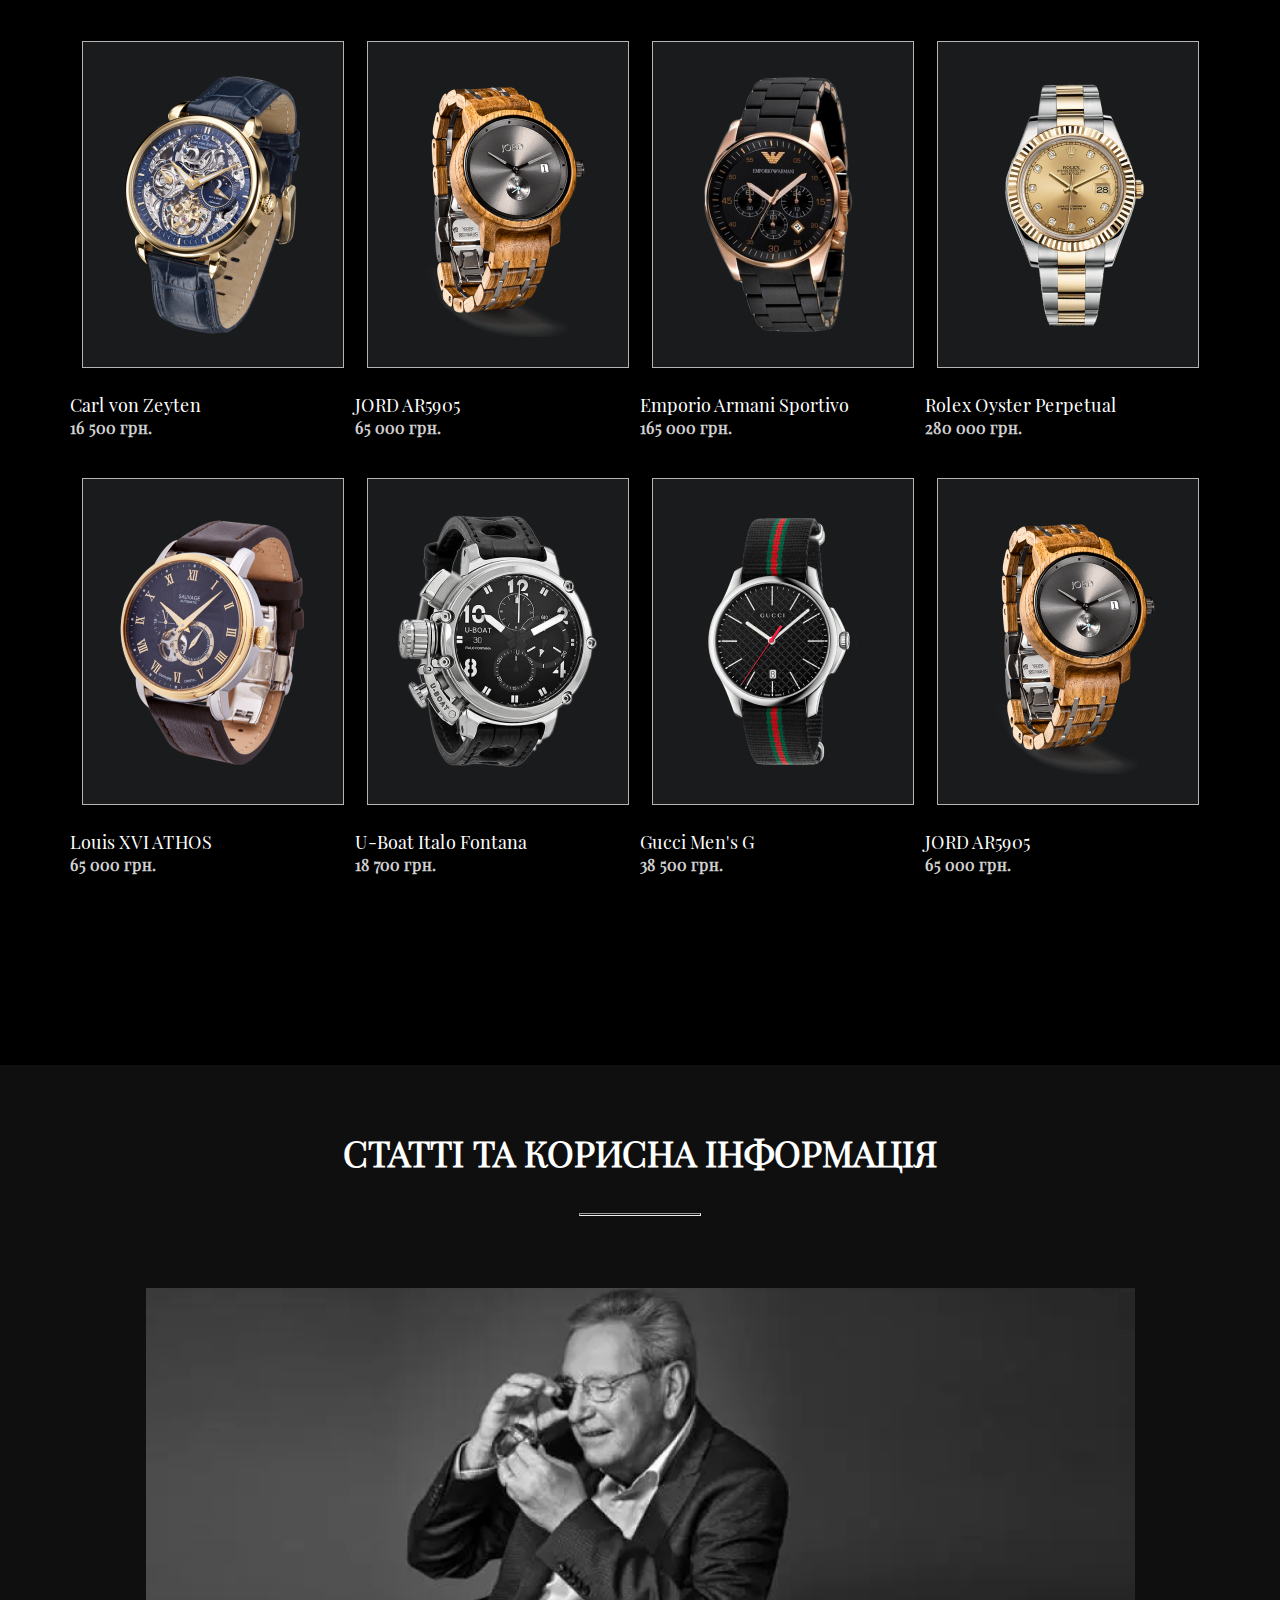
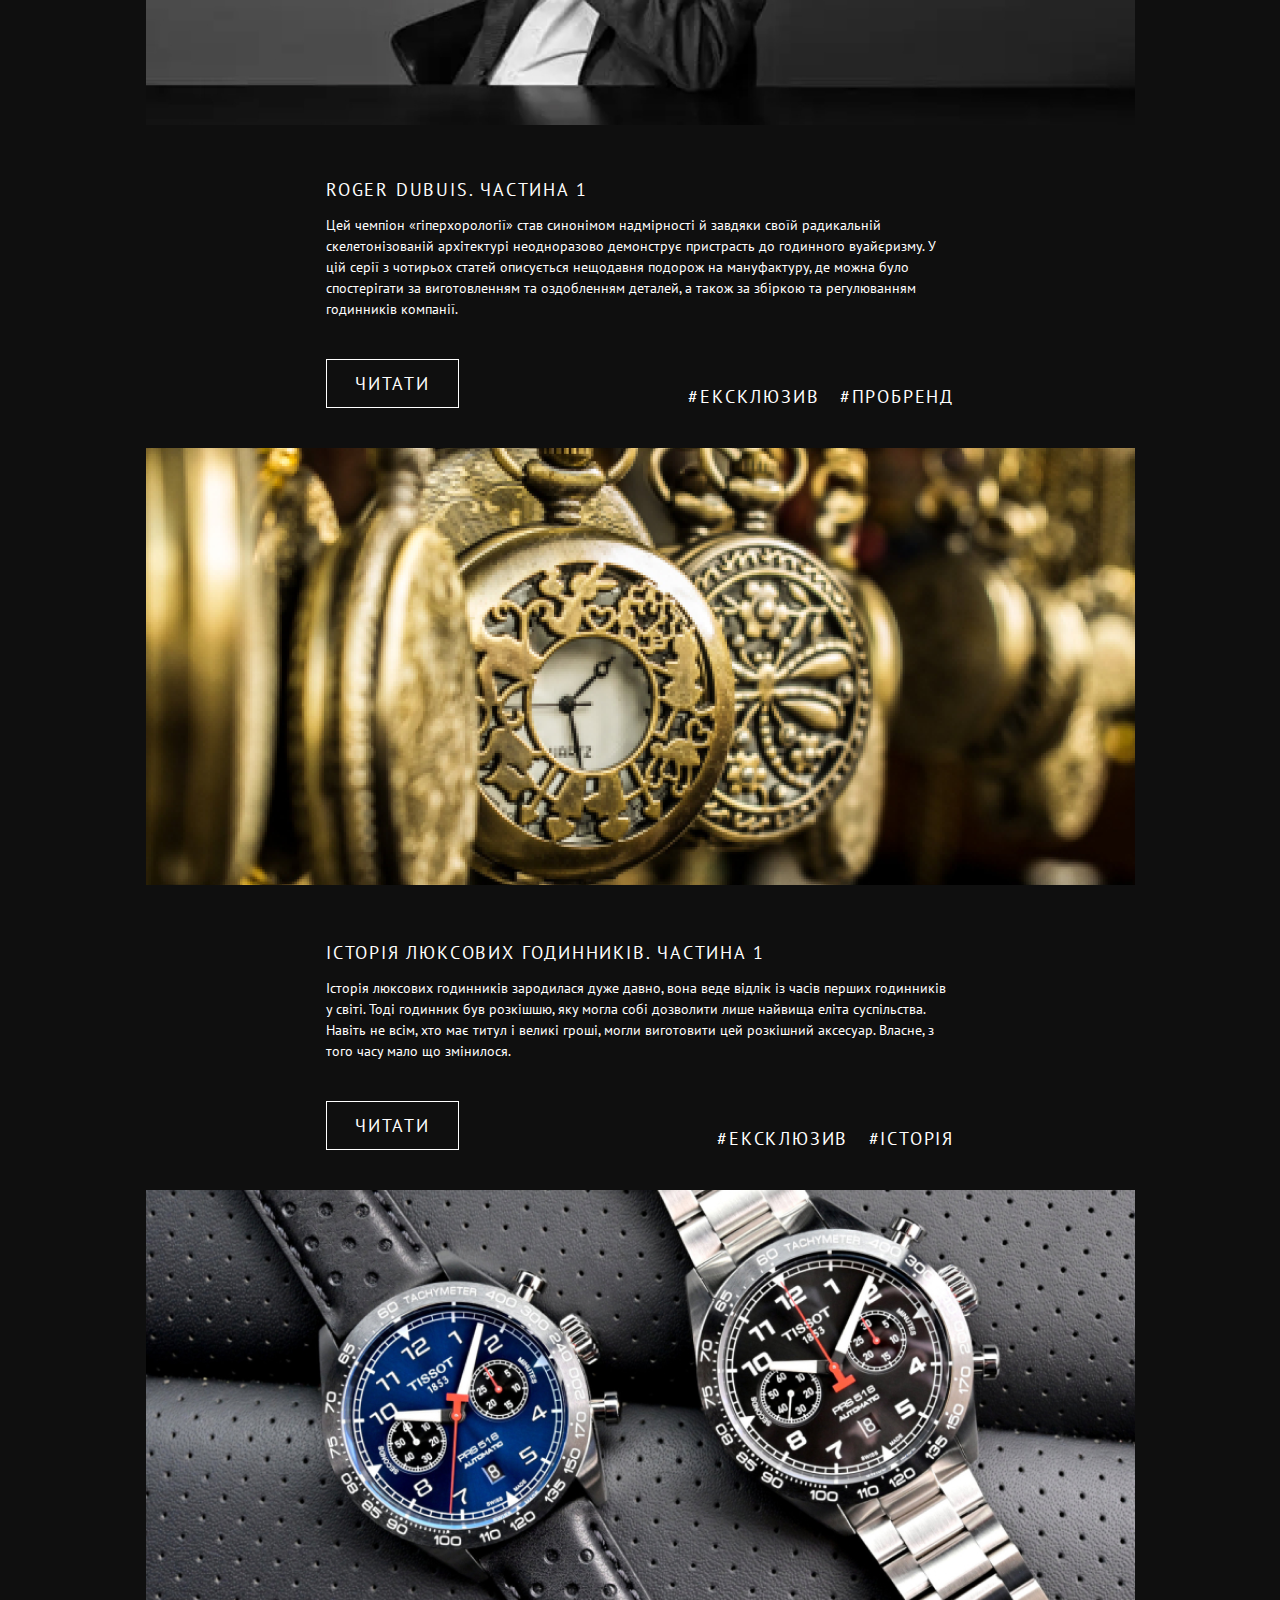
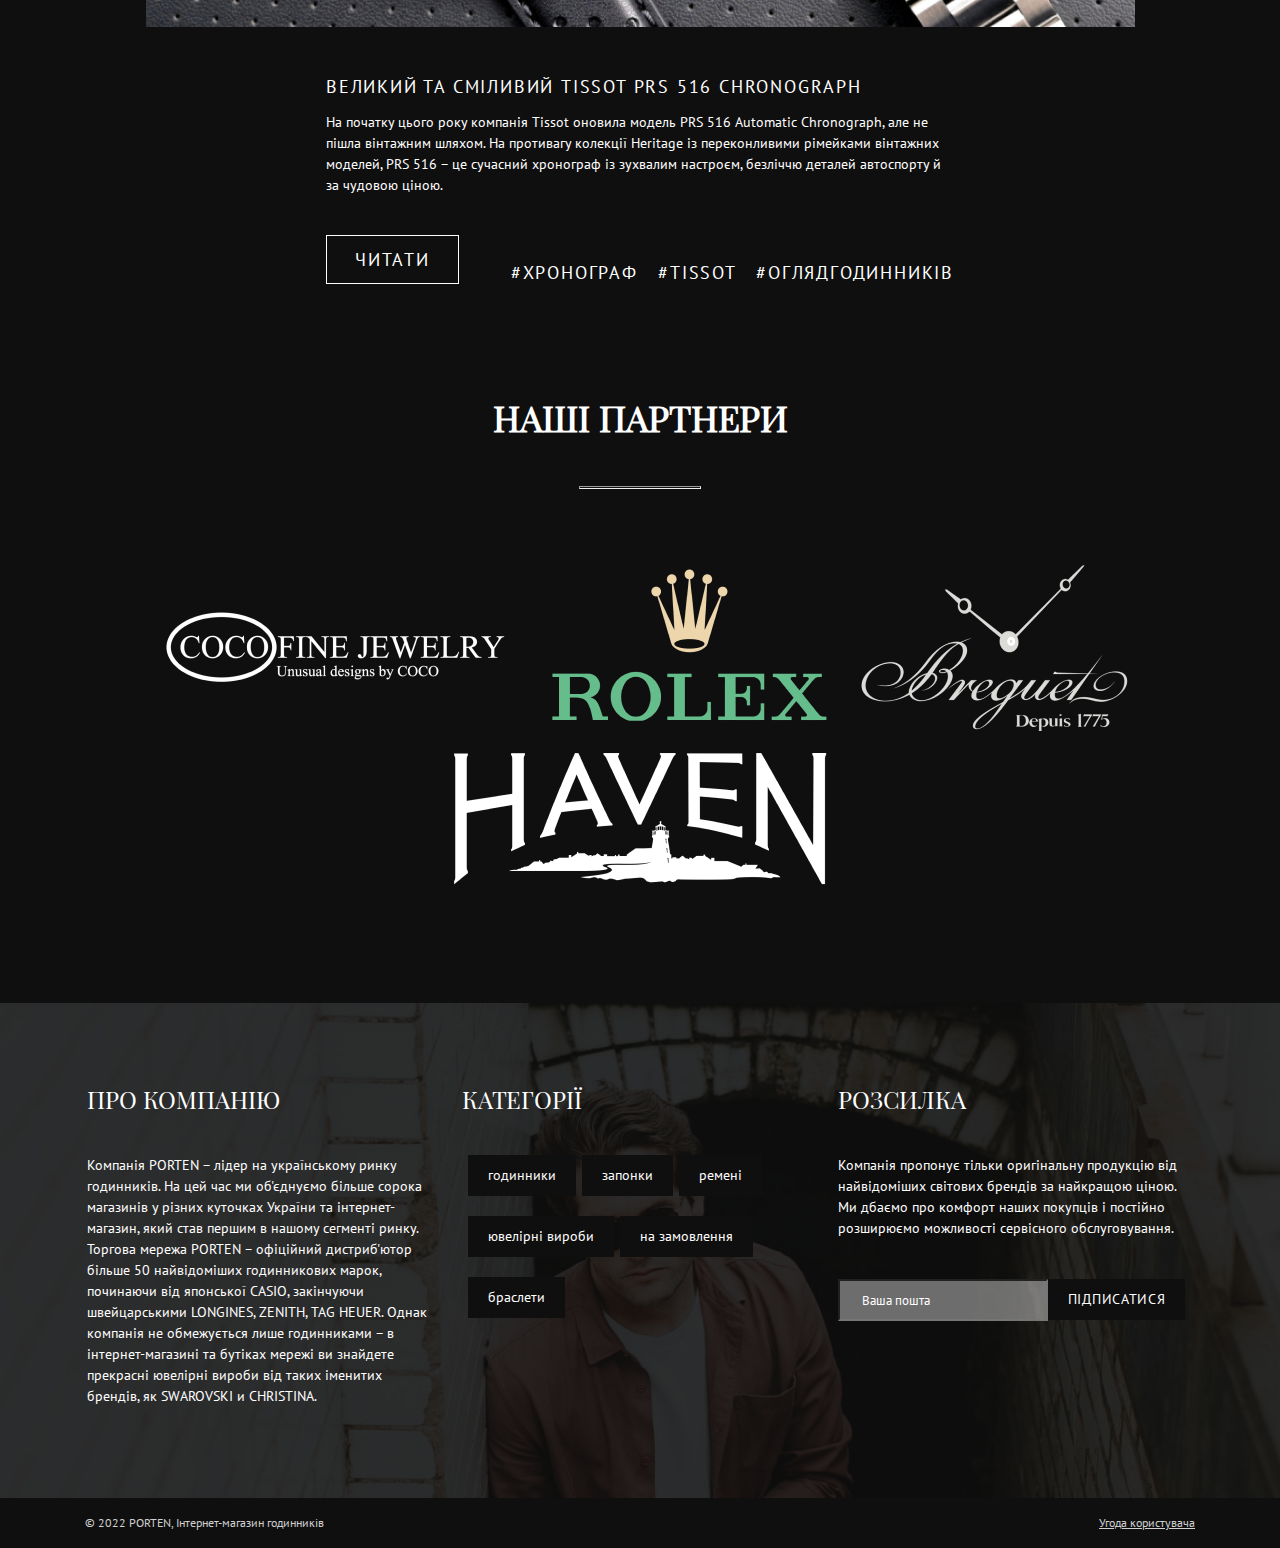
==== commit a9ad4f38: "Адаптация" ====
--- a/index.html
+++ b/index.html
@@ -145,12 +145,12 @@
             <h2>Нові надходження</h2>
             <hr>
              <!-- Slider main container -->
-                <div class="swiper">
+                <div class="">
                 <!-- Additional required wrapper -->
-                    <div class="swiper-wrapper slider_clock_6ps df jcsb">
+                    <div class=" slider_clock_6ps df jcc">
                     <!-- Slides -->
 
-                        <div class="swiper-slide b4_slide">
+                        <div class="b4_slide">
                             <div class="">
                                 <a href="" class="b4sl b4bcg1 b4_blur">
                                     <p class="b4_btn">ПОКАЗАТИ ВСІ </p>
@@ -160,7 +160,7 @@
                             </div>
                         </div>
 
-                        <div class="swiper-slide b4_slide">
+                        <div class=" b4_slide">
                             <div class="">
                                 <a href="" class="b4sl b4bcg2 b4_blur">
                                     <p class="b4_btn">ПОКАЗАТИ ВСІ </p>
@@ -170,7 +170,7 @@
                             </div>
                         </div>
 
-                        <div class="swiper-slide b4_slide">
+                        <div class=" b4_slide">
                             <div class="">
                                 <a href="" class="b4sl b4bcg3 b4_blur">
                                     <p class="b4_btn">ПОКАЗАТИ ВСІ </p>
@@ -180,7 +180,7 @@
                             </div>
                         </div>
 
-                        <div class="swiper-slide b4_slide">
+                        <div class=" b4_slide">
                             <div class="">
                                 <a href="" class="b4sl b4bcg4 b4_blur">
                                     <p class="b4_btn">ПОКАЗАТИ ВСІ </p>
@@ -190,7 +190,7 @@
                             </div>
                         </div>
 
-                        <div class="swiper-slide b4_slide">
+                        <div class=" b4_slide">
                             <div class="">
                                 <a href="" class="b4sl b4bcg5 b4_blur">
                                     <p class="b4_btn">ПОКАЗАТИ ВСІ </p>
@@ -200,7 +200,7 @@
                             </div>
                         </div>
 
-                        <div class="swiper-slide b4_slide">
+                        <div class=" b4_slide">
                             <div class="">
                                 <a href="" class="b4sl b4bcg6 b4_blur">
                                     <p class="b4_btn">ПОКАЗАТИ ВСІ </p>
@@ -210,7 +210,7 @@
                             </div>
                         </div>
 
-                        <div class="swiper-slide b4_slide">
+                        <div class=" b4_slide">
                             <div class="">
                                 <a href="" class="b4sl b4bcg7 b4_blur">
                                     <p class="b4_btn">ПОКАЗАТИ ВСІ </p>
@@ -220,7 +220,7 @@
                             </div>
                         </div>
 
-                        <div class="swiper-slide b4_slide">
+                        <div class=" b4_slide">
                             <div class="">
                                 <a href="" class="b4sl b4bcg8 b4_blur">
                                     <p class="b4_btn">ПОКАЗАТИ ВСІ </p>
--- a/css/style.css
+++ b/css/style.css
@@ -333,7 +333,7 @@
 
 .slider_clock_6ps{
     margin-bottom: 40px;
-    max-width: 1109px;
+    max-width: 1150px;
     flex-wrap: wrap;
     margin: 0 auto;
 }
@@ -345,7 +345,8 @@
     border: 1px solid rgb(182, 179, 179);
     display: block;
     text-align: center;
-    margin-bottom: 25px;
+    margin: 0 11.5px 25px ;
+     
 }
 .b4bcg1{
     background: #191B1C url(../img/clock/clock1.png) no-repeat center;
@@ -637,10 +638,15 @@
     .bl5btn_hash a{
         margin-right: 30px;
     }
-    .block5_1 {
+    .block5_1, .block5_2, .block5_3{
         flex-direction: column;
-        justify-content: center;
-        padding: 0px 15px;
+        align-items: center;
+        padding: 15px 15px 25px;
+    }
+    .bl5btn_hash{
+        max-width: 800px;
+        align-items: center;
+        
     }
     footer{
         flex-wrap: wrap;
@@ -649,7 +655,7 @@
         margin-bottom: 25px;
     }
     .bl5left {
-        margin-right: 70px;
+        margin-right: 0;
     }
 }
 
@@ -701,13 +707,31 @@
         margin-bottom: 25px;
     }
     .bl5left {
-        margin-right: 70px;
-    }
+        margin-right: 0;
+        width: 100%;
+        height: 50vw;
+        background-size: cover;
+    }
+    .bl5right{
+        margin-bottom: 25px;
+        padding: 15px;
+    }
+    .bl5title_txt_1, 
+    .bl5title_txt_2, 
+    .bl5title_txt_3 {
+        margin-top: 25px;
+    }
+    h3{font-size: 16px; line-height: 18px ;}
       
 
 
     .partner {
-        padding: 100px 0px;
+        padding: 30px 0px;
+    }
+    .partner a{
+        width: 80%;
+        margin: 20px;
+        text-align: center;
     }
   }
 
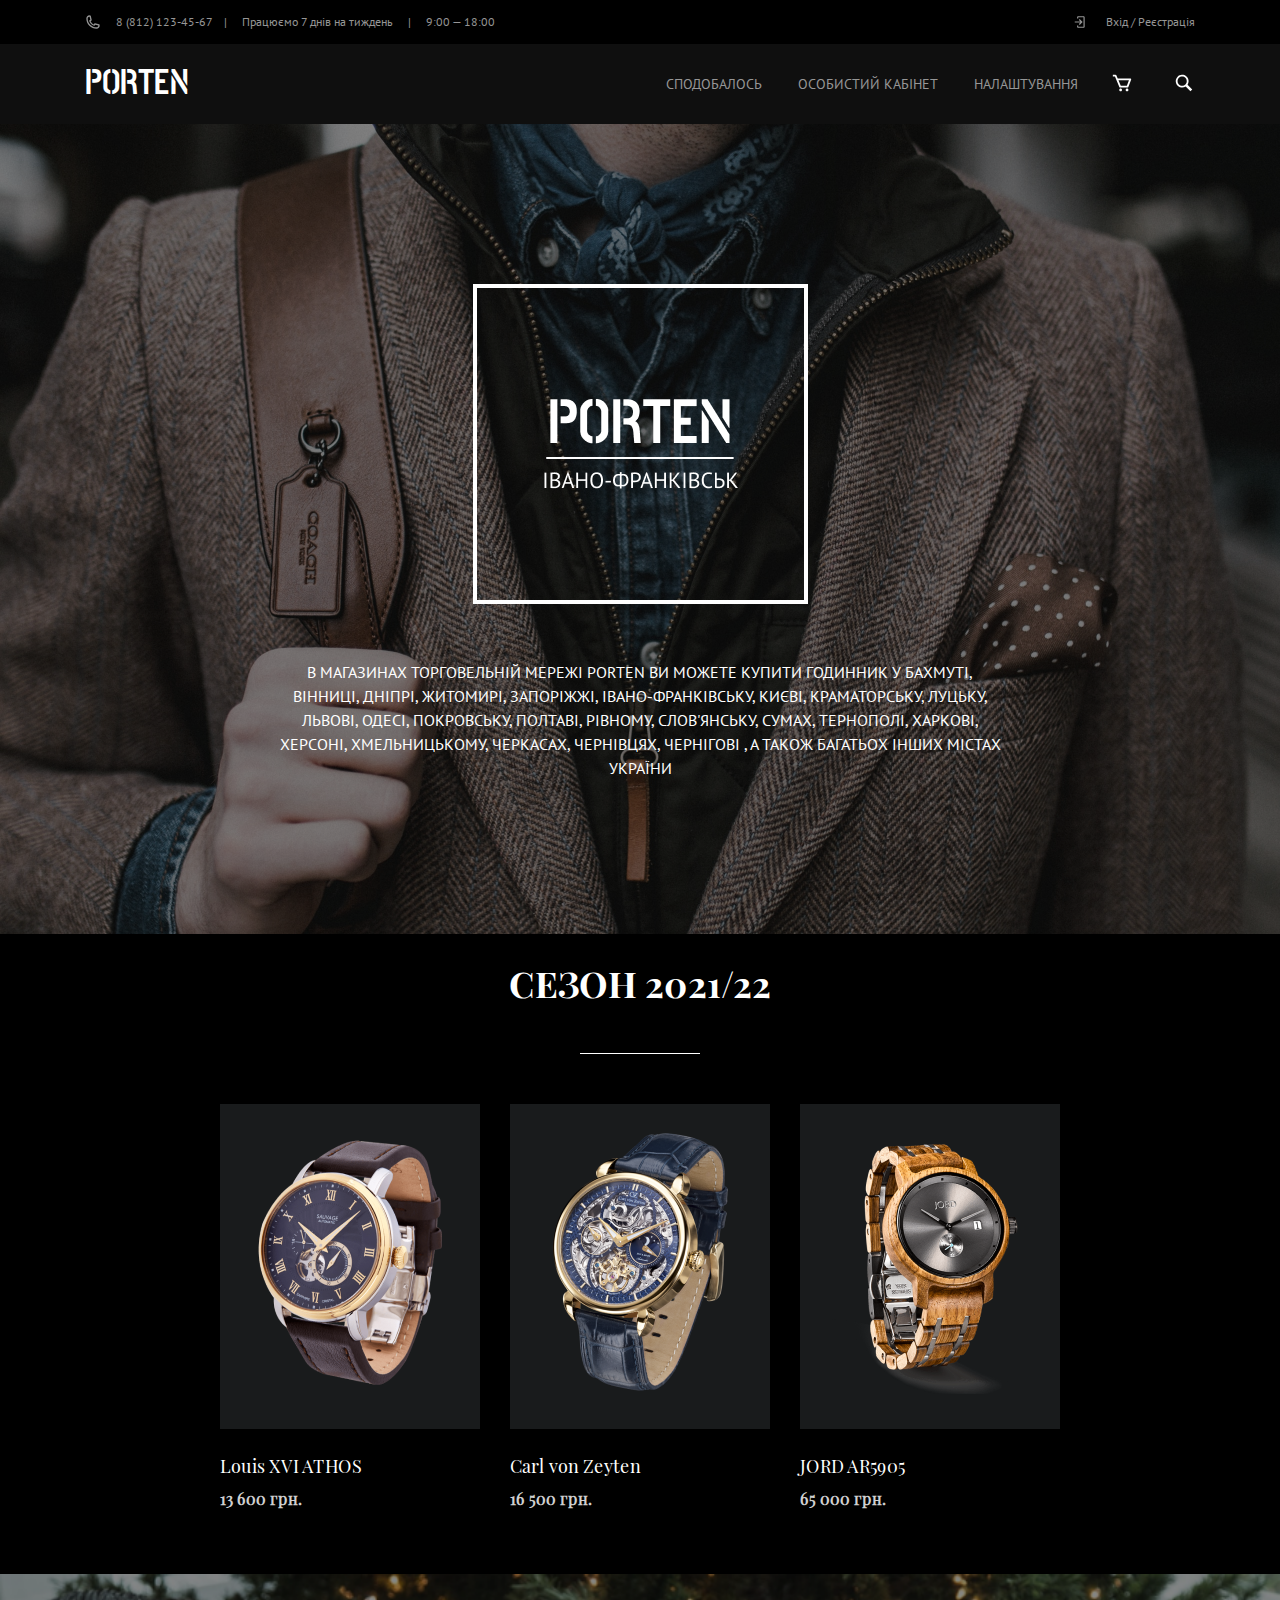
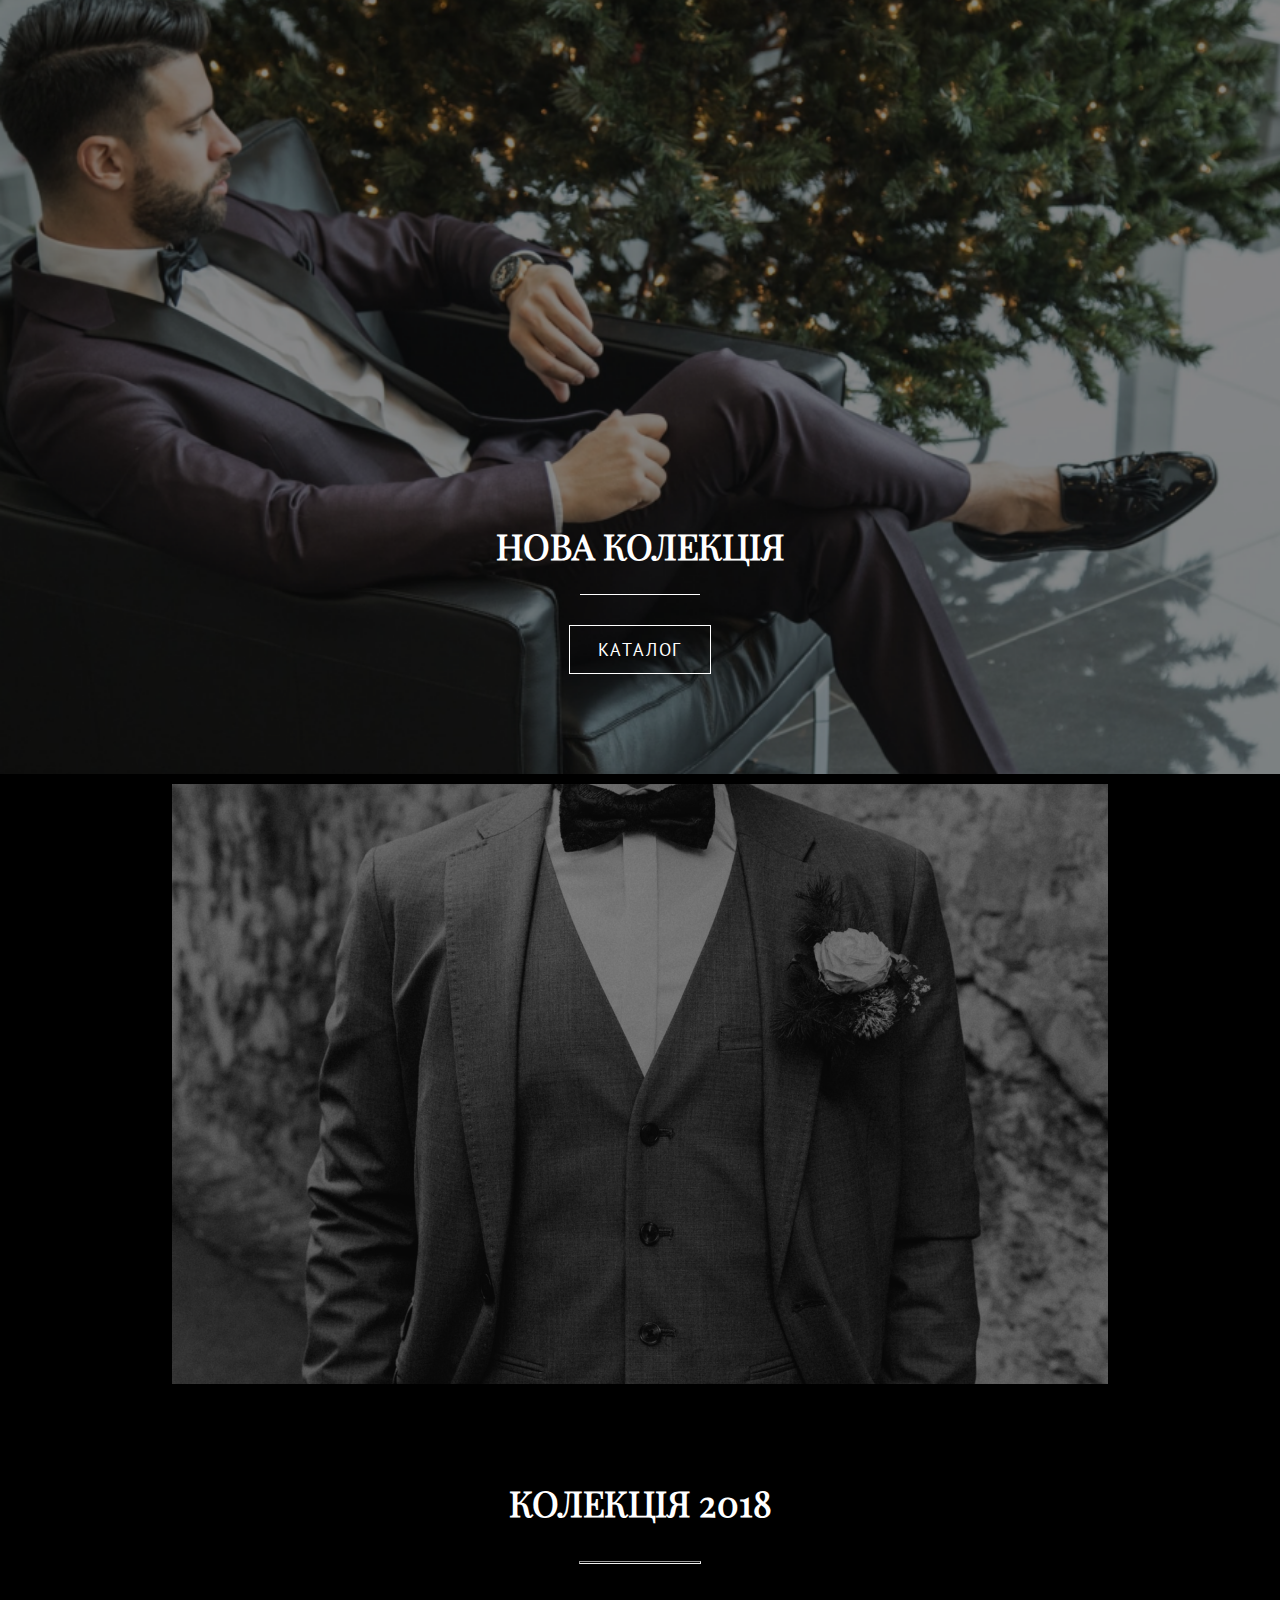
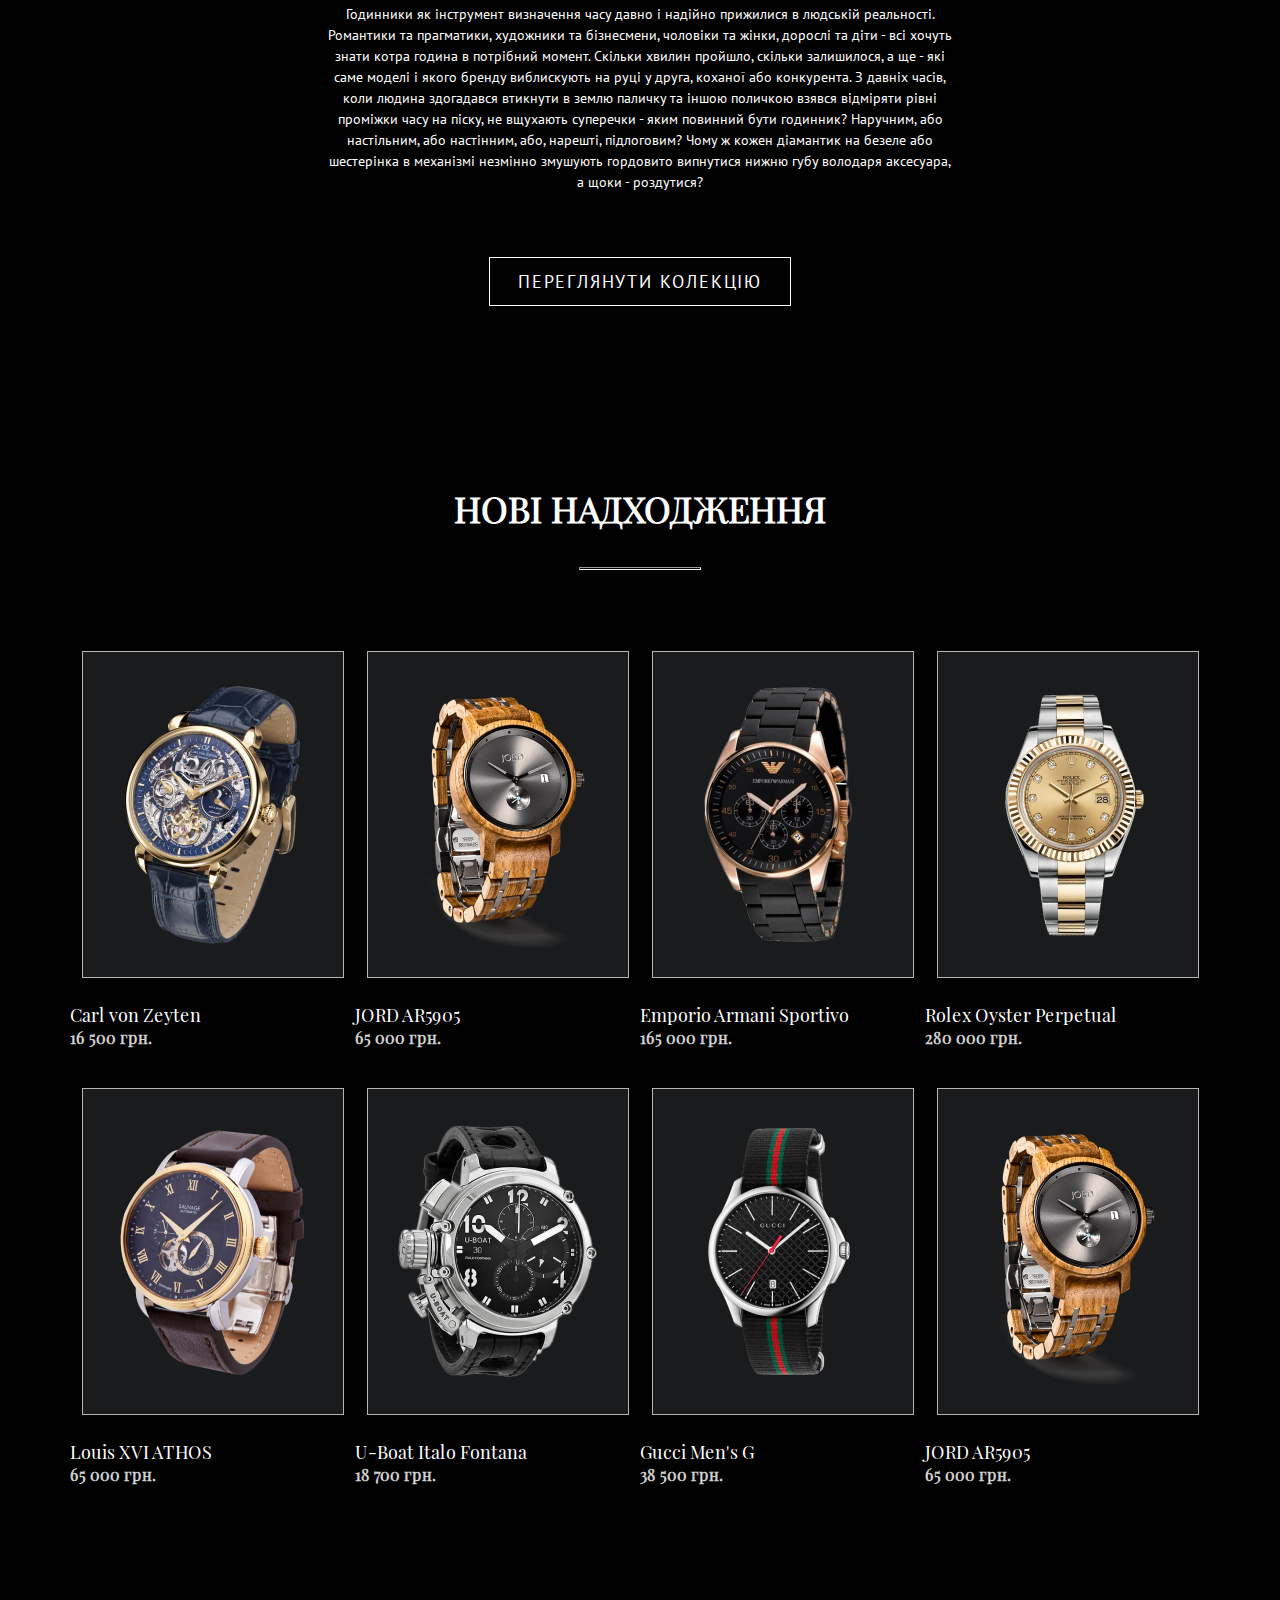
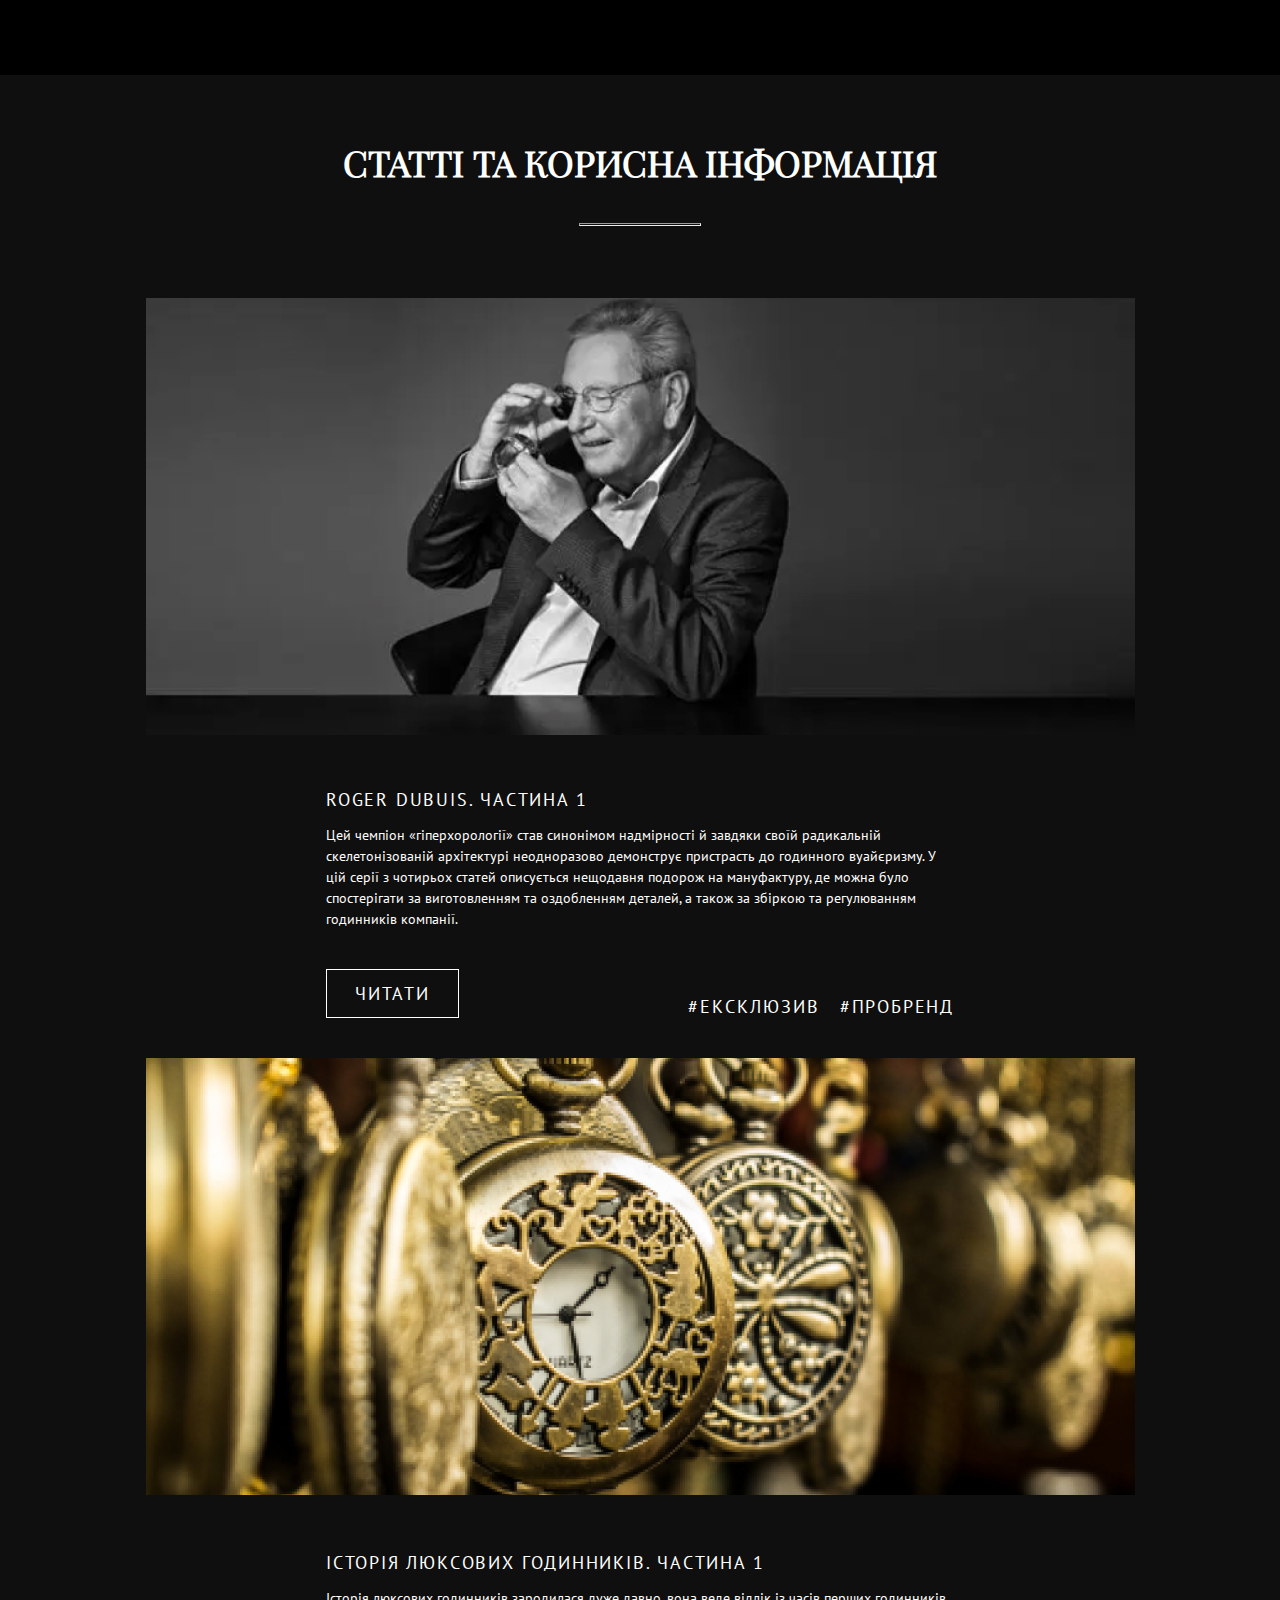
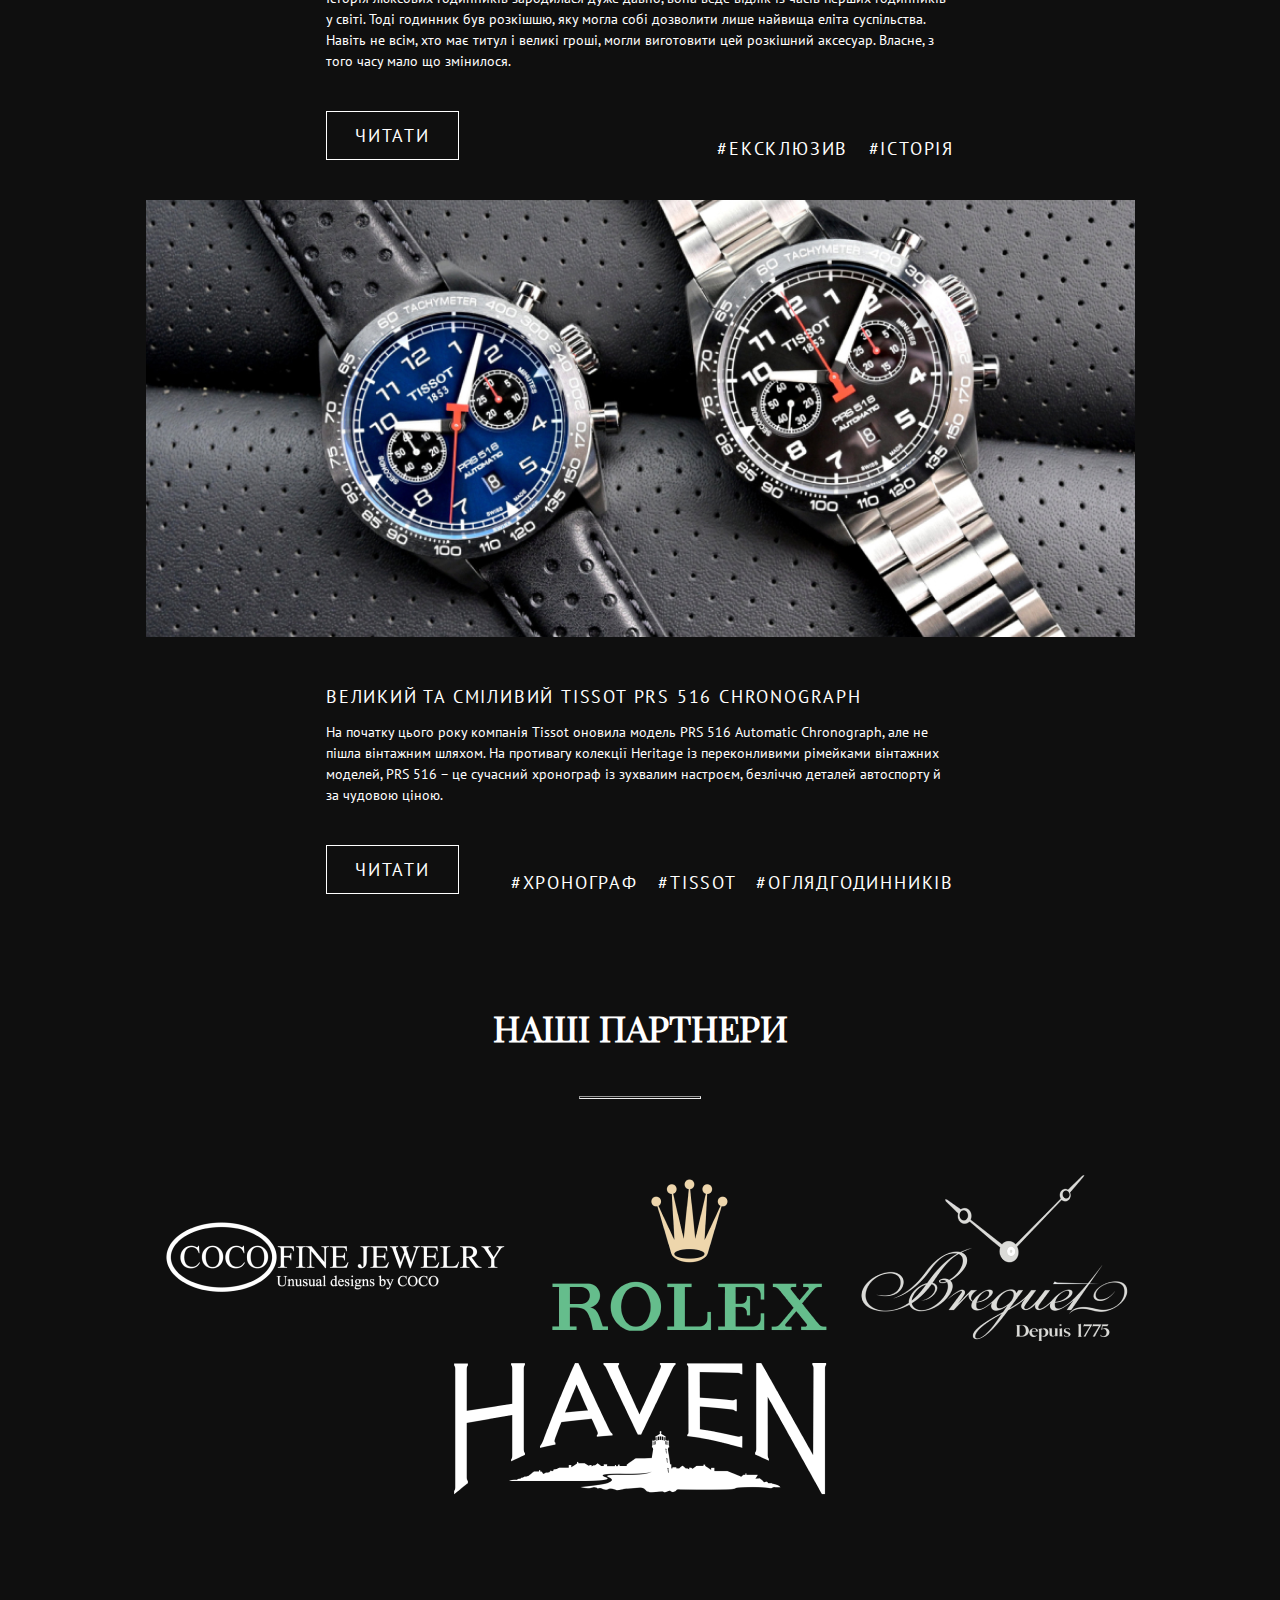
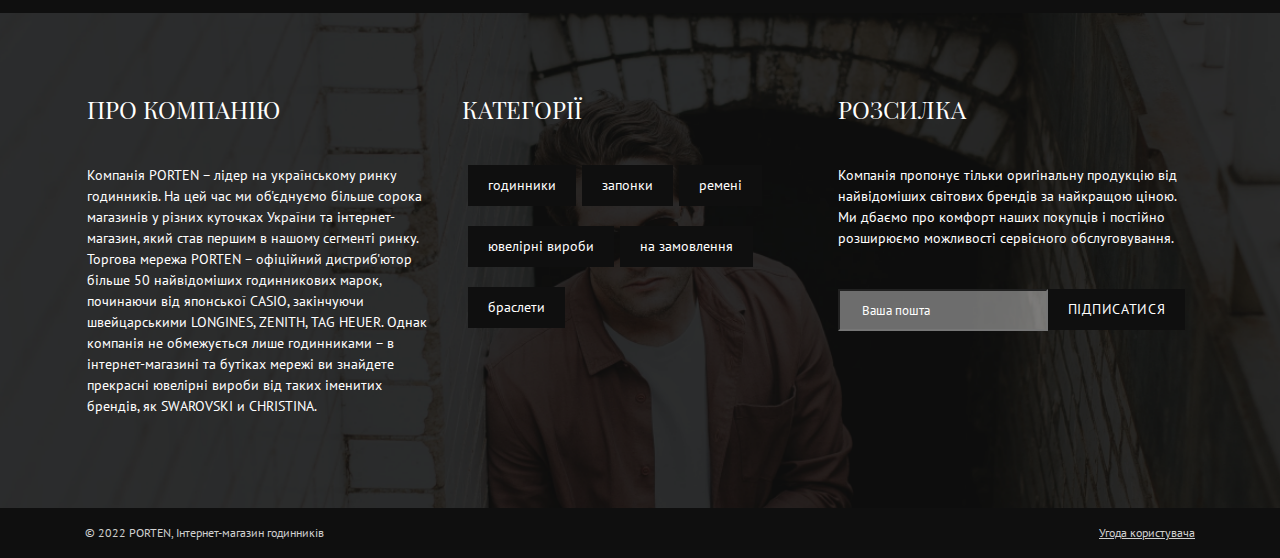
==== commit ff1c8104: "adaptiv block 3" ====
--- a/index.html
+++ b/index.html
@@ -9,7 +9,7 @@
     <meta name="viewport" content="width=device-width, initial-scale=1.0">
     <link rel="stylesheet" href="./css/reset.css">
      
-    <link rel="stylesheet" href="https://cdn.jsdelivr.net/npm/swiper@8/swiper-bundle.min.css"/>
+    <!-- <link rel="stylesheet" href="https://cdn.jsdelivr.net/npm/swiper@8/swiper-bundle.min.css"/> -->
     <link rel="stylesheet" href="./css/style.css">
     <title>Document</title>
 </head>
@@ -73,7 +73,7 @@
                 <!-- Slider main container -->
                 <div class="swiper slider_clock">
                     <!-- Additional required wrapper -->
-                    <div class="swiper-wrapper df jcsb">
+                    <div class="swiper-wrapper fw df jcsb">
                     <!-- Slides -->
                         <div class="swiper-slide b2sl">
                             <div class="b2sl_pic_bg">
@@ -358,7 +358,7 @@
     </div>
     </div>
  
- <script src="https://cdn.jsdelivr.net/npm/swiper@8/swiper-bundle.min.js"></script>
+ <!-- <script src="https://cdn.jsdelivr.net/npm/swiper@8/swiper-bundle.min.js"></script>
 <script>
     if (window.innerWidth <= 900) {
 
@@ -384,5 +384,5 @@
         },
     });
     }
-</script> 
+</script>  -->
 </html>--- a/css/style.css
+++ b/css/style.css
@@ -656,6 +656,24 @@
     }
     .bl5left {
         margin-right: 0;
+    }
+
+
+    .block3 {
+        flex-direction: column;
+        align-items: center;
+        padding: 10px 15px 0px;
+    }
+    .b3left {
+       width: 49.75%;
+       max-width: 936px;
+       height: 600px;
+       width: 100%;
+    }
+
+    .bl3right {
+        max-width: 800px;
+        align-items: center;
     }
 }
 
@@ -722,7 +740,6 @@
         margin-top: 25px;
     }
     h3{font-size: 16px; line-height: 18px ;}
-      
 
 
     .partner {
@@ -735,14 +752,36 @@
     }
   }
 
-
-
-
-
+  @media screen and (max-width: 600px) {
+    .block1 img {
+        width: 60%;
+    }
+
+
+  }
 
   @media screen and (max-width: 560px){
-
-  }
+    .partner img{width: 80%;
+}
+
+h2 {
+    font-size: 28px;
+}
+}
+
+@media screen and (max-width: 578px) {
+.swiper-slide {
+    margin: 0 auto;
+
+}
+.b2sl_bot {
+    align-items: center;
+}
+}
+
+
+
+
 
 .hide{display: none}
 .show{display: block;}
